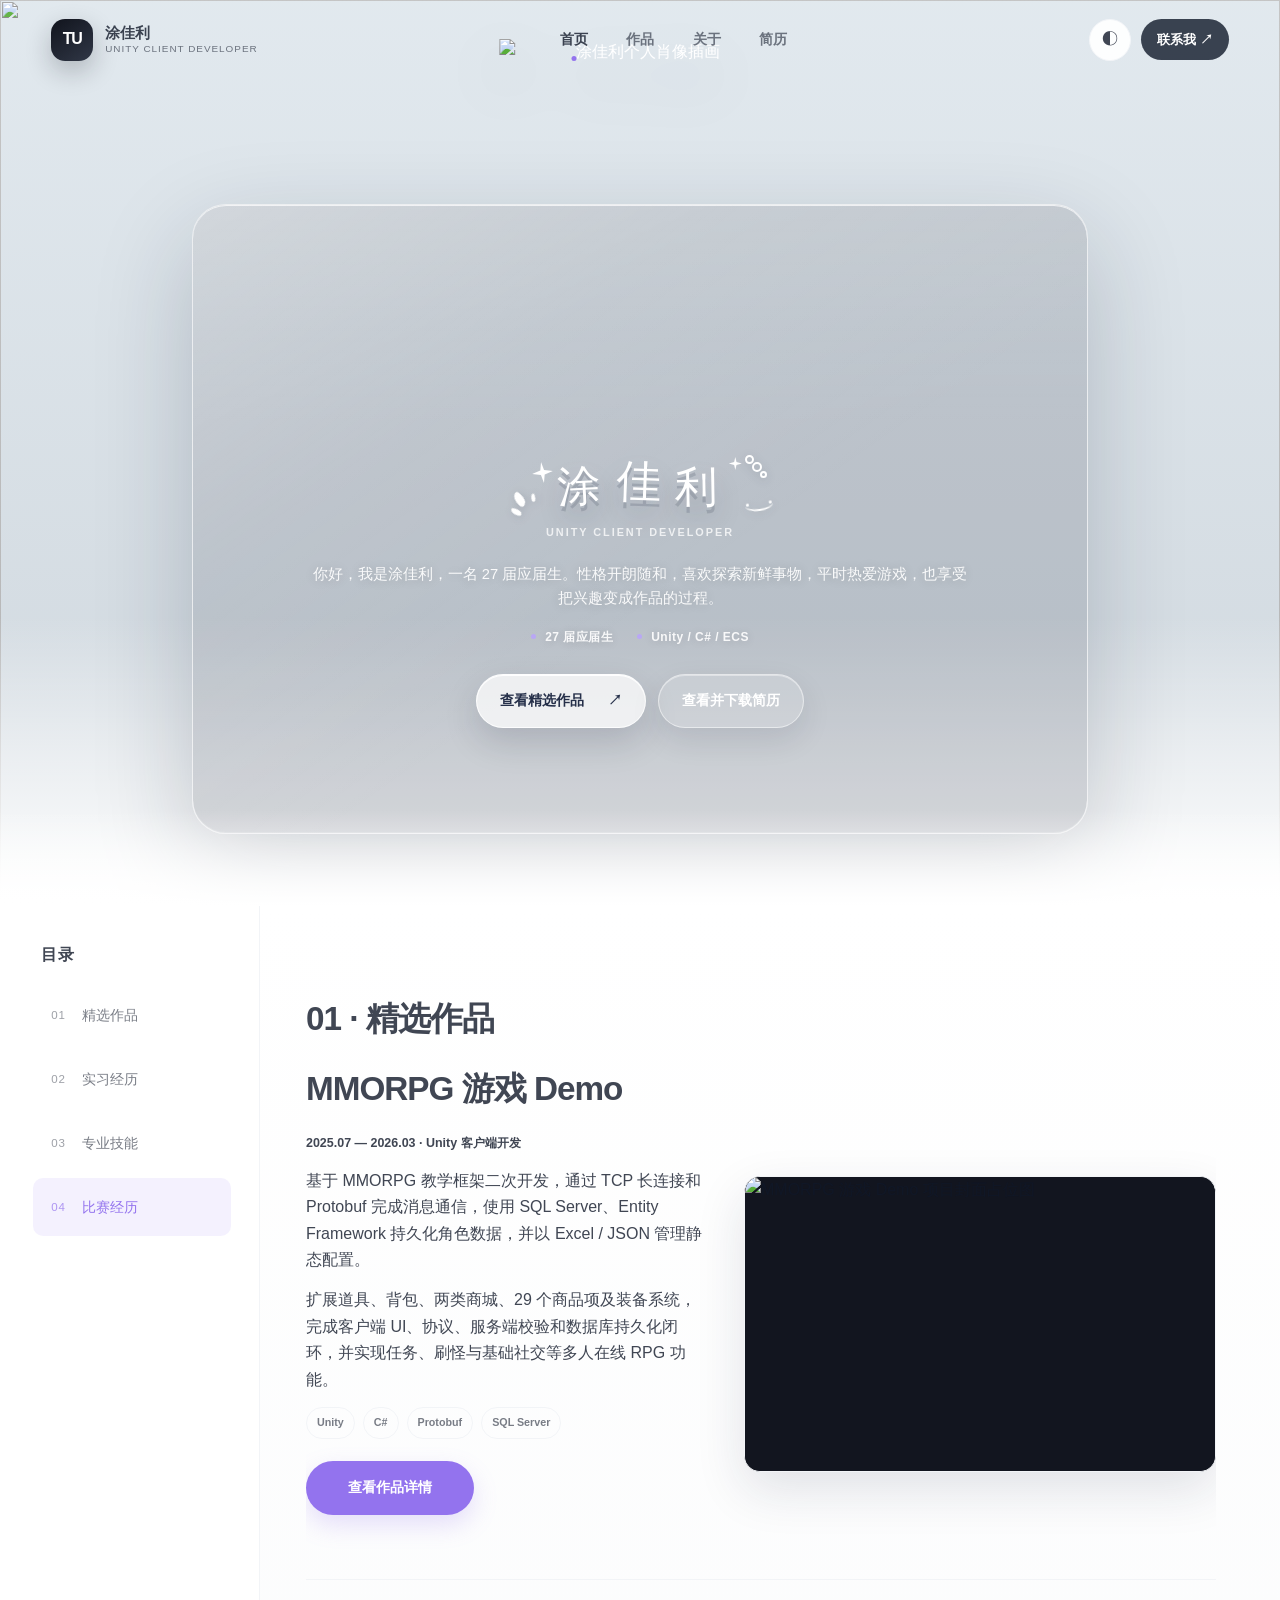
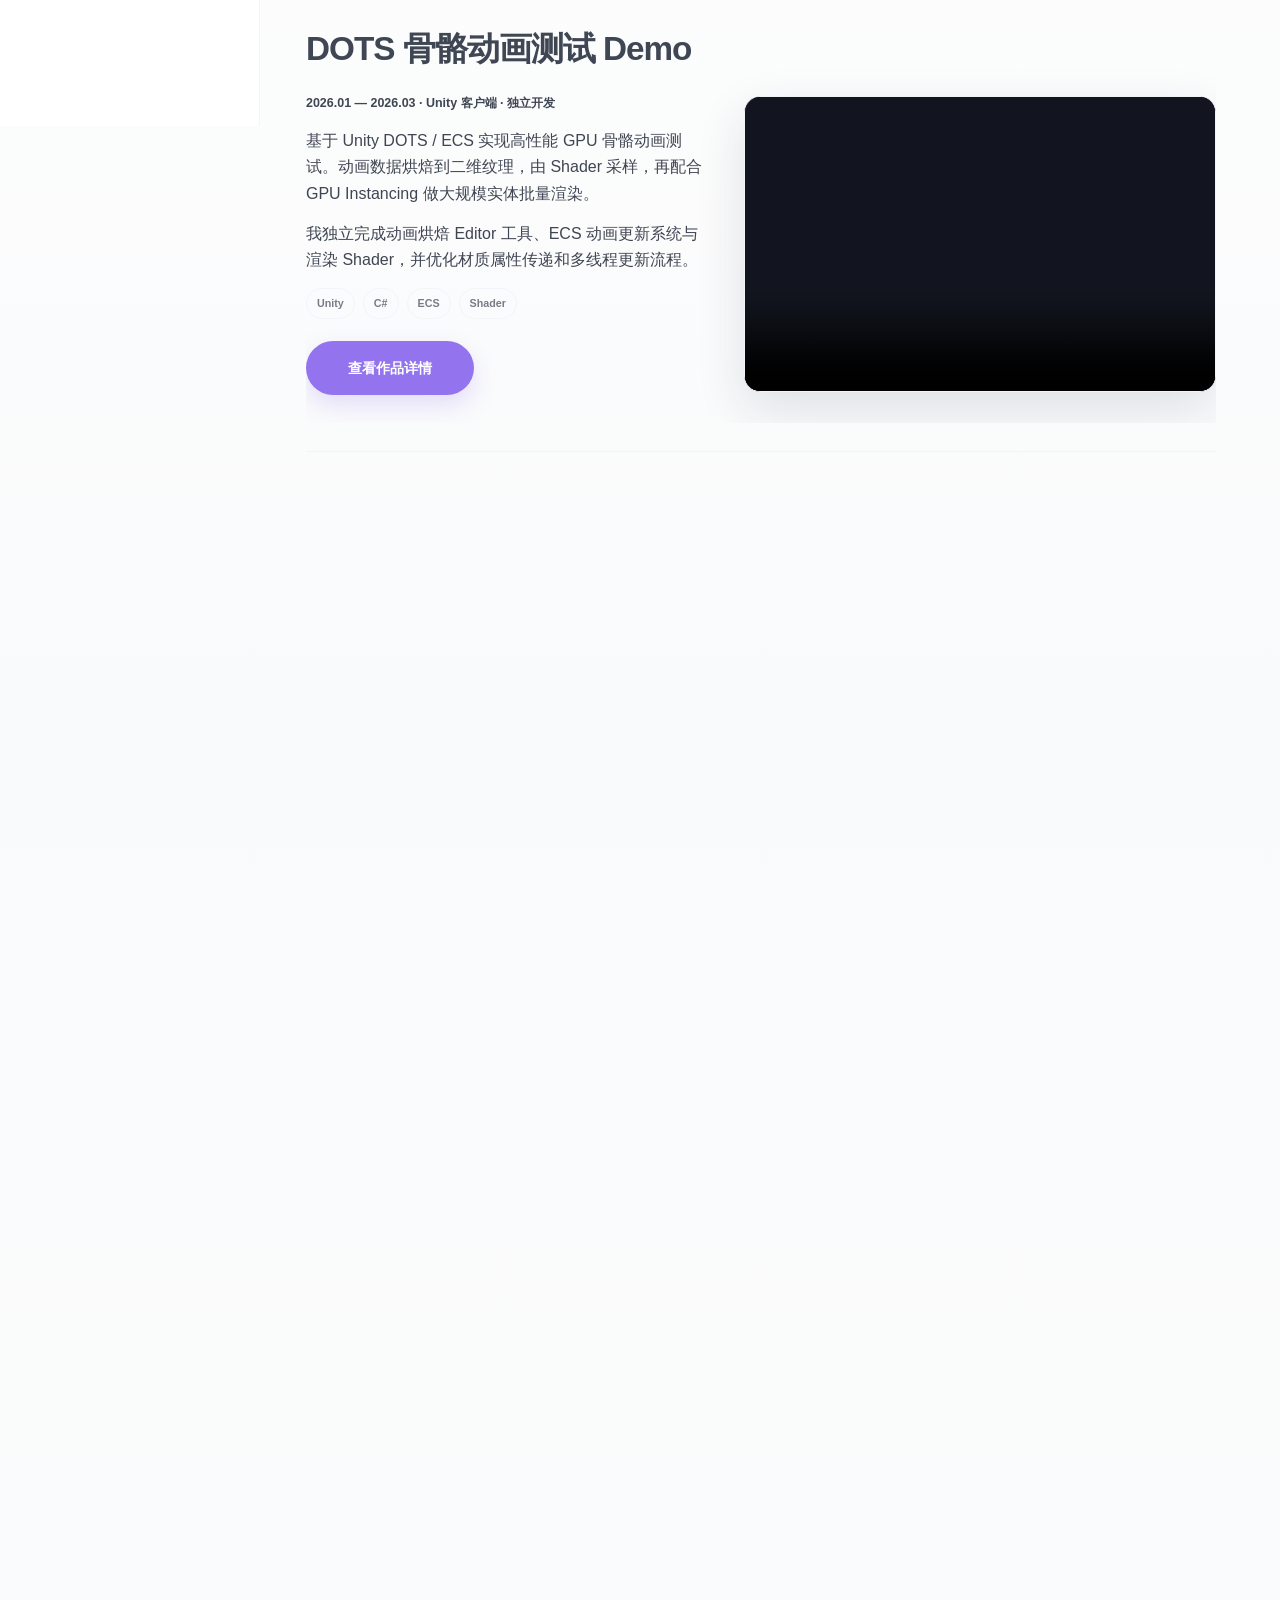
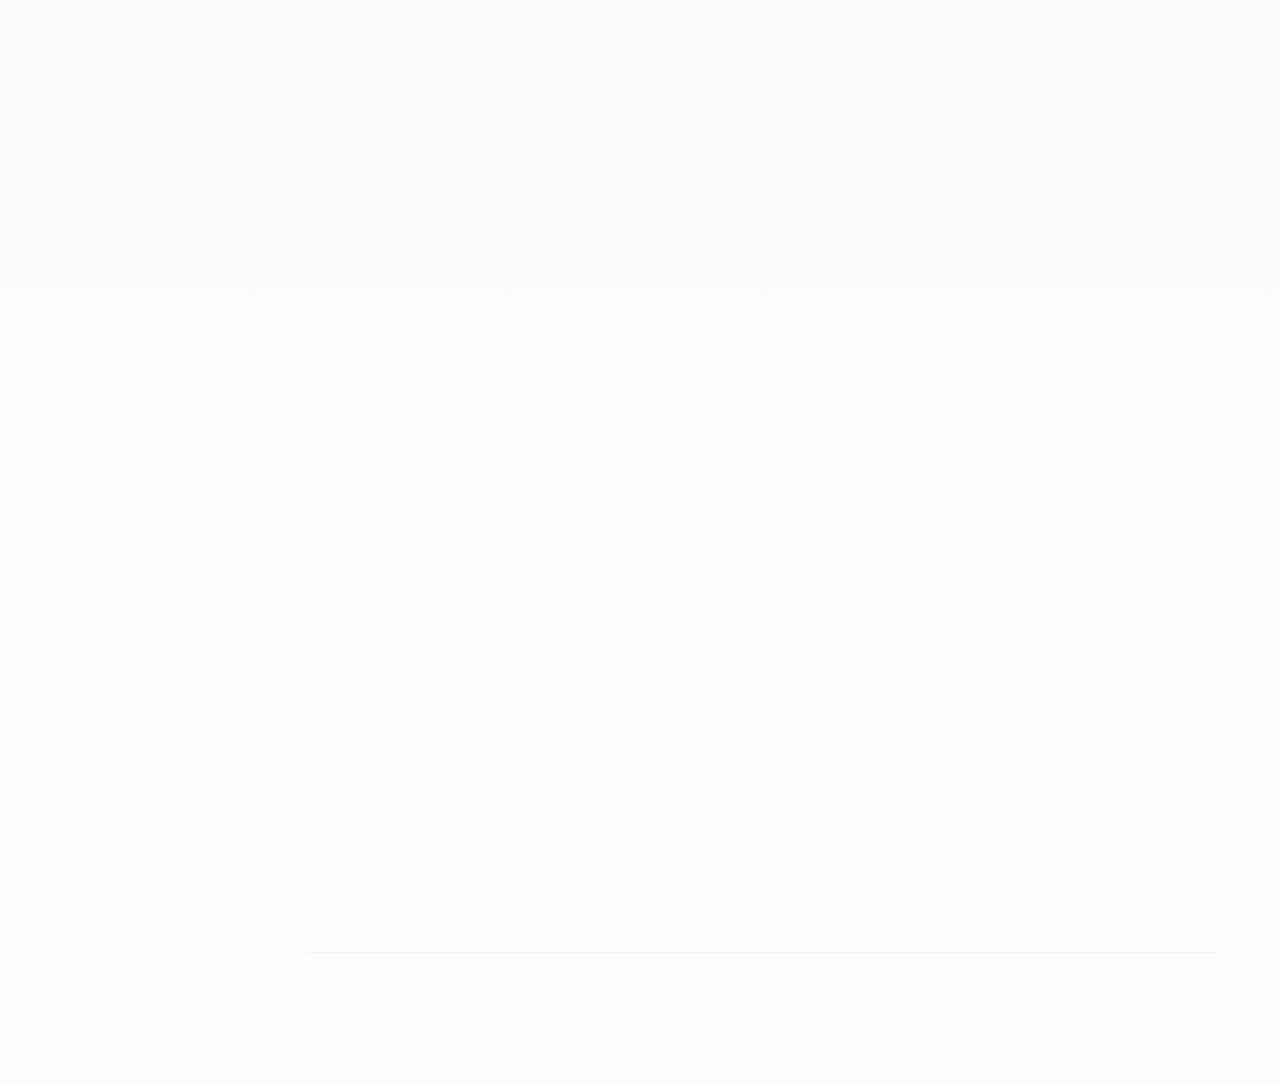
==== index.html @ 13feb2e4 "搭建框架" ====
<!DOCTYPE html>
<html lang="zh-CN" data-theme="light">
<head>
  <meta charset="UTF-8">
  <meta name="viewport" content="width=device-width, initial-scale=1.0">
  <meta name="description" content="涂佳利的 Unity 客户端开发作品集，展示游戏项目、工程实践与个人经历。">
  <meta name="theme-color" content="#ffffff">
  <title>涂佳利｜Unity 客户端开发</title>
  <link rel="stylesheet" href="styles.css?v=20260831-1">
  <script src="script.js?v=20260831-1" defer></script>
</head>
<body data-page="home">
  <div class="page-loader" role="status" aria-live="polite">
    <div class="pixel-pet" aria-hidden="true">
      <i class="pixel-pet-ear pixel-pet-ear-left"></i><i class="pixel-pet-ear pixel-pet-ear-right"></i>
      <i class="pixel-pet-tail"></i><i class="pixel-pet-body"></i><i class="pixel-pet-paw"></i>
      <i class="pixel-pet-head"><b class="pixel-pet-eye"></b><b class="pixel-pet-cheek"></b><b class="pixel-pet-nose"></b></i>
    </div>
    <div class="loader-copy"><strong>正在加载中，即将完成...</strong><span data-loader-percent>0%</span></div>
    <div class="loader-line" role="progressbar" aria-label="页面加载进度" aria-valuemin="0" aria-valuemax="100" aria-valuenow="0"><i></i></div>
  </div>

  <header class="topbar">
    <a class="brand" href="index.html" aria-label="返回首页">
      <span class="brand-mark">TU</span>
      <span class="brand-copy"><b>涂佳利</b><small>UNITY CLIENT DEVELOPER</small></span>
    </a>
    <nav class="topnav" aria-label="主导航">
      <a data-nav="home" href="index.html">首页</a>
      <a data-nav="works" href="works.html">作品</a>
      <a data-nav="about" href="about.html">关于</a>
      <a data-nav="resume" href="resume.html">简历</a>
    </nav>
    <div class="top-actions">
      <button class="theme-toggle" type="button" aria-label="切换深浅主题"><span>◐</span></button>
      <a class="mini-cta" href="mailto:2846314132@qq.com">联系我 ↗</a>
    </div>
  </header>

  <main>
    <section class="hero" id="home">
      <div class="home-particles" id="home-particles" aria-hidden="true"></div>
      <div class="hero-video" aria-hidden="true">
        <img class="hero-background-image" src="assets/images/背景图.webp" width="1920" height="1080" fetchpriority="high" decoding="async" alt="">
      </div>
      <div class="hero-glow" aria-hidden="true"></div>
      <div class="hero-center">
        <div class="hero-visual" aria-label="个人头像占位区域">
          <div class="portrait-card glass-panel">
            <img src="assets/images/肖像图.webp" width="1022" height="1539" decoding="async" alt="涂佳利个人肖像插画">
          </div>
        </div>
        <div class="hero-name-lockup">
          <span class="hero-name-doodle hero-name-doodle--sparkle-left" aria-hidden="true"></span>
          <span class="hero-name-doodle hero-name-doodle--sparkle-right" aria-hidden="true"></span>
          <span class="hero-name-doodle hero-name-doodle--bubbles" aria-hidden="true"></span>
          <span class="hero-name-doodle hero-name-doodle--drops" aria-hidden="true"></span>
          <span class="hero-name-doodle hero-name-doodle--smile" aria-hidden="true"></span>
          <h1 class="hero-name" aria-label="涂佳利">
            <span class="hero-name-char" aria-hidden="true">涂</span>
            <span class="hero-name-char" aria-hidden="true">佳</span>
            <span class="hero-name-char" aria-hidden="true">利</span>
          </h1>
        </div>
        <p class="hero-role">UNITY CLIENT DEVELOPER</p>
        <div class="hero-copy">
          <p class="hero-intro">你好，我是涂佳利，一名 27 届应届生。性格开朗随和，喜欢探索新鲜事物，平时热爱游戏，也享受把兴趣变成作品的过程。</p>
          <div class="hero-meta">
            <span>27 届应届生</span>
            <span>Unity / C# / ECS</span>
          </div>
          <div class="hero-actions">
            <a class="button primary" href="#featured">查看精选作品 <b>↗</b></a>
            <a class="button ghost" href="resume.html">查看并下载简历</a>
          </div>
        </div>
      </div>
    </section>

    <div class="color-bridge" aria-hidden="true"></div>

    <div class="home-board">
      <div class="home-layout">
        <nav class="page-toc" aria-label="首页目录">
          <p class="page-toc-title">目录</p>
          <a href="#featured"><small>01</small><span>精选作品</span></a>
          <a href="#internship"><small>02</small><span>实习经历</span></a>
          <a href="#skills"><small>03</small><span>专业技能</span></a>
          <a href="#competitions"><small>04</small><span>比赛经历</span></a>
        </nav>

        <div class="home-main">
          <section class="home-block" id="featured" data-toc>
            <header class="home-section-head">
              <h2>01 · 精选作品</h2>
            </header>
            <article class="work-feature">
              <h2>MMORPG 游戏 Demo</h2>
              <div class="work-split">
                <div class="work-copy">
                  <p class="work-meta">2025.07 — 2026.03 · Unity 客户端开发</p>
                  <p>基于 MMORPG 教学框架二次开发，通过 TCP 长连接和 Protobuf 完成消息通信，使用 SQL Server、Entity Framework 持久化角色数据，并以 Excel / JSON 管理静态配置。</p>
                  <p>扩展道具、背包、两类商城、29 个商品项及装备系统，完成客户端 UI、协议、服务端校验和数据库持久化闭环，并实现任务、刷怪与基础社交等多人在线 RPG 功能。</p>
                  <div class="tag-row"><span>Unity</span><span>C#</span><span>Protobuf</span><span>SQL Server</span></div>
                  <a class="button primary" href="works.html#mmorpg-project">查看作品详情</a>
                </div>
                <div class="work-video is-empty">
                  <img src="assets/images/projects/placeholder/project-02.svg" alt="MMORPG 游戏 Demo 项目封面占位图">
                </div>
              </div>
            </article>
            <article class="work-feature">
              <h2>DOTS 骨骼动画测试 Demo</h2>
              <div class="work-split">
                <div class="work-copy">
                  <p class="work-meta">2026.01 — 2026.03 · Unity 客户端 · 独立开发</p>
                  <p>基于 Unity DOTS / ECS 实现高性能 GPU 骨骼动画测试。动画数据烘焙到二维纹理，由 Shader 采样，再配合 GPU Instancing 做大规模实体批量渲染。</p>
                  <p>我独立完成动画烘焙 Editor 工具、ECS 动画更新系统与渲染 Shader，并优化材质属性传递和多线程更新流程。</p>
                  <div class="tag-row"><span>Unity</span><span>C#</span><span>ECS</span><span>Shader</span></div>
                  <a class="button primary" href="project-dots.html">查看作品详情</a>
                </div>
                <div class="work-video">
                  <img src="assets/images/projects/dots/video-poster.svg" alt="DOTS 骨骼动画 Demo 视频封面">
                  <video controls muted playsinline preload="none" poster="assets/images/projects/dots/video-poster.svg" aria-label="DOTS 骨骼动画测试 Demo 演示视频">
                    <source src="assets/videos/dots-demo.mp4" type="video/mp4">
                  </video>
                </div>
              </div>
            </article>
          </section>

          <section class="home-block" id="internship" data-toc>
            <header class="home-section-head">
              <h2>02 · 实习经历</h2>
              <h3>杭州风林科技有限公司</h3>
            </header>
            <article class="intern-card">
              <div class="intern-meta">
                <p>2026.06 — 2026.09</p>
                <p>Unity3D 游戏开发实习</p>
                <p>杭州</p>
              </div>
              <ul>
                <li>参与 Unity 战斗系统 Lua 到 C# 渐进式重构，独立完成 Fighter Jet、ZapMaster、Radiation Orb 及 Drone 版本迁移，覆盖攻击、弹体、属性、Prefab、对象池、升级 Action 与 Luban 配置链。</li>
                <li>推进 Buff 系统配置驱动改造，完成 79 条 Buff 配置及 11 条主动配件技能的原生 Runtime 迁移与验收。</li>
                <li>建设技能 / Buff 测试与迁移验收流程，结合 Debug、UnityMCP、PlayMode 探针和资产扫描验证配置、行为、叠层、清理、暂停及战斗重进，持续修复 Boss、双人模式、技能、特效和战斗 UI 等迁移回归问题。</li>
              </ul>
            </article>
          </section>

          <section class="home-block" id="skills" data-toc>
            <header class="home-section-head">
              <h2>03 · 专业技能</h2>
            </header>
            <div class="home-skill-groups">
              <article class="home-skill-group">
                <h3>开发技术</h3>
                <ul>
                  <li><b>编程基础：</b>熟悉 C#、Lua 及面向对象编程，掌握数据结构与算法；熟悉计算机操作系统、计算机网络基础。</li>
                  <li><b>程序设计：</b>熟悉常见游戏设计模式，了解 DoTween、Unity ECS 开源框架等。</li>
                  <li><b>数据库与配置：</b>熟悉 SQL Server、Entity Framework、EDMX 映射及数据库事务；了解 Excel 转 JSON 的配置驱动流程。</li>
                  <li><b>Unity 开发：</b>熟悉 Unity UGUI、Prefab、Resources、场景管理及组件生命周期；了解对象池、事件系统、Shader、GPU Instancing；具有 DOTS / ECS 系统和 Editor 工具开发经验。</li>
                  <li><b>工程能力：</b>熟悉 Unity 引擎、Git、Protobuf、Beyond Compare 等开发工具。</li>
                </ul>
              </article>
              <article class="home-skill-group">
                <h3>AI 技术应用</h3>
                <ul>
                  <li>掌握 Prompt 工程和优化技巧，能利用 Cursor / Claude Code / Codex 等 AI 编程工具高效开发，掌握 MCP Server 和 Agent Skills 等工具。</li>
                  <li>熟悉 Vibe Coding、Harness Engineering 等多种 AI 编程模式，能利用 OpenSpec 等工具驱动 AI 完成项目。</li>
                </ul>
              </article>
            </div>
          </section>

          <section class="home-block" id="competitions" data-toc>
            <header class="home-section-head">
              <h2>04 · 比赛经历</h2>
            </header>
            <ol class="award-timeline">
              <li>
                <time datetime="2026-05">2026.05</time>
                <div class="award-content">
                  <div class="award-heading">
                    <h3>21 天 Gamejam 游戏开发大赛</h3>
                    <button class="certificate-trigger" type="button" data-certificate="assets/images/certificates/certificate-placeholder.svg" data-certificate-title="21 天 Gamejam 游戏开发大赛奖状" aria-haspopup="dialog" aria-expanded="false">查看奖状 <span aria-hidden="true">↗</span></button>
                  </div>
                  <p>参加三次，从零搭项目并落地。</p>
                </div>
              </li>
              <li>
                <time datetime="2025-12">2025.12</time>
                <div class="award-content">
                  <div class="award-heading">
                    <h3>第十一届全国应用型人才综合技能大赛</h3>
                    <button class="certificate-trigger" type="button" data-certificate="assets/images/certificates/certificate-placeholder.svg" data-certificate-title="第十一届全国应用型人才综合技能大赛奖状" aria-haspopup="dialog" aria-expanded="false">查看奖状 <span aria-hidden="true">↗</span></button>
                  </div>
                  <p>国家三等奖</p>
                </div>
              </li>
              <li>
                <time datetime="2025-12">2025.12</time>
                <div class="award-content">
                  <div class="award-heading">
                    <h3>第十九届全国三维数字化创新设计大赛「龙鼎奖」</h3>
                    <button class="certificate-trigger" type="button" data-certificate="assets/images/certificates/certificate-placeholder.svg" data-certificate-title="第十九届全国三维数字化创新设计大赛「龙鼎奖」奖状" aria-haspopup="dialog" aria-expanded="false">查看奖状 <span aria-hidden="true">↗</span></button>
                  </div>
                  <p>省级一等奖</p>
                </div>
              </li>
              <li>
                <time datetime="2025-10">2025.10</time>
                <div class="award-content">
                  <div class="award-heading">
                    <h3>中国国际大学生创新大赛（原互联网+）</h3>
                    <button class="certificate-trigger" type="button" data-certificate="assets/images/certificates/certificate-placeholder.svg" data-certificate-title="中国国际大学生创新大赛奖状" aria-haspopup="dialog" aria-expanded="false">查看奖状 <span aria-hidden="true">↗</span></button>
                  </div>
                  <p>省级铜奖</p>
                </div>
              </li>
              <li>
                <time datetime="2025-08">2025.08</time>
                <div class="award-content">
                  <div class="award-heading">
                    <h3>未来设计师：全国高校数字艺术设计大赛</h3>
                    <button class="certificate-trigger" type="button" data-certificate="assets/images/certificates/certificate-placeholder.svg" data-certificate-title="未来设计师：全国高校数字艺术设计大赛奖状" aria-haspopup="dialog" aria-expanded="false">查看奖状 <span aria-hidden="true">↗</span></button>
                  </div>
                  <p>省级二等奖</p>
                </div>
              </li>
              <li>
                <time datetime="2025-05">2025.05</time>
                <div class="award-content">
                  <div class="award-heading">
                    <h3>南方测绘杯“无人机航空摄影测量”线下比赛</h3>
                    <button class="certificate-trigger" type="button" data-certificate="assets/images/certificates/certificate-placeholder.svg" data-certificate-title="南方测绘杯“无人机航空摄影测量”线下比赛奖状" aria-haspopup="dialog" aria-expanded="false">查看奖状 <span aria-hidden="true">↗</span></button>
                  </div>
                  <p>省级二等奖</p>
                </div>
              </li>
              <li>
                <time datetime="2024-12">2024.12</time>
                <div class="award-content">
                  <div class="award-heading">
                    <h3>手部点云压编及骨架线提取压编</h3>
                    <button class="certificate-trigger" type="button" data-certificate="assets/images/certificates/certificate-placeholder.svg" data-certificate-title="手部点云压编及骨架线提取压编证书" aria-haspopup="dialog" aria-expanded="false">查看奖状 <span aria-hidden="true">↗</span></button>
                  </div>
                  <p>计算机软件著作权</p>
                </div>
              </li>
              <li>
                <time datetime="2024-12">2024.12</time>
                <div class="award-content">
                  <div class="award-heading">
                    <h3>第十八届全国三维数字化创新设计大赛「龙鼎奖」</h3>
                    <button class="certificate-trigger" type="button" data-certificate="assets/images/certificates/certificate-placeholder.svg" data-certificate-title="第十八届全国三维数字化创新设计大赛「龙鼎奖」奖状" aria-haspopup="dialog" aria-expanded="false">查看奖状 <span aria-hidden="true">↗</span></button>
                  </div>
                  <p>国家三等奖</p>
                </div>
              </li>
              <li>
                <time datetime="2024-11">2024.11</time>
                <div class="award-content">
                  <div class="award-heading">
                    <h3>三维手语建模研究</h3>
                    <button class="certificate-trigger" type="button" data-certificate="assets/images/certificates/certificate-placeholder.svg" data-certificate-title="三维手语建模研究证书" aria-haspopup="dialog" aria-expanded="false">查看奖状 <span aria-hidden="true">↗</span></button>
                  </div>
                  <p>学术论文</p>
                </div>
              </li>
            </ol>
            <div class="certificate-backdrop" data-certificate-backdrop aria-hidden="true"></div>
            <figure class="certificate-preview" data-certificate-preview aria-hidden="true">
              <button class="certificate-close" type="button" data-certificate-close aria-label="关闭奖状预览">×</button>
              <img src="assets/images/certificates/certificate-placeholder.svg" alt="奖状图片占位预览">
              <figcaption>奖状预览</figcaption>
            </figure>
          </section>
        </div>
      </div>
    </div>
  </main>

  <nav class="mobile-nav" aria-label="手机端导航">
    <a data-nav="home" href="index.html"><span>⌂</span>首页</a>
    <a data-nav="works" href="works.html"><span>◇</span>作品</a>
    <a data-nav="experience" href="#internship"><span>⌁</span>经历</a>
    <a data-nav="about" href="about.html"><span>○</span>关于</a>
    <a data-nav="resume" href="resume.html"><span>↓</span>简历</a>
  </nav>
</body>
</html>
---- styles.css ----
@font-face {
  font-family: "MaokenZhuyuanTiWeb";
  src: url("assets/fonts/maoken-zhuyuan/L1_4e00_192.woff2") format("woff2");
  font-style: normal;
  font-weight: 400;
  font-display: swap;
  unicode-range: U+4E86, U+4F5C, U+4F73;
}
@font-face {
  font-family: "MaokenZhuyuanTiWeb";
  src: url("assets/fonts/maoken-zhuyuan/L1_4fea_192.woff2") format("woff2");
  font-style: normal;
  font-weight: 400;
  font-display: swap;
  unicode-range: U+505A, U+5168, U+5229;
}
@font-face {
  font-family: "MaokenZhuyuanTiWeb";
  src: url("assets/fonts/maoken-zhuyuan/L1_6cba_192.woff2") format("woff2");
  font-style: normal;
  font-weight: 400;
  font-display: swap;
  unicode-range: U+6D82;
}
@font-face {
  font-family: "MaokenZhuyuanTiWeb";
  src: url("assets/fonts/maoken-zhuyuan/L1_543c_192.woff2") format("woff2");
  font-style: normal;
  font-weight: 400;
  font-display: swap;
  unicode-range: U+54C1;
}
@font-face {
  font-family: "MaokenZhuyuanTiWeb";
  src: url("assets/fonts/maoken-zhuyuan/L1_5784_192.woff2") format("woff2");
  font-style: normal;
  font-weight: 400;
  font-display: swap;
  unicode-range: U+591A;
}
@font-face {
  font-family: "MaokenZhuyuanTiWeb";
  src: url("assets/fonts/maoken-zhuyuan/L1_60d2_192.woff2") format("woff2");
  font-style: normal;
  font-weight: 400;
  font-display: swap;
  unicode-range: U+60F3;
}
@font-face {
  font-family: "MaokenZhuyuanTiWeb";
  src: url("assets/fonts/maoken-zhuyuan/L1_65b1_192.woff2") format("woff2");
  font-style: normal;
  font-weight: 400;
  font-display: swap;
  unicode-range: U+662F, U+6848;
}
@font-face {
  font-family: "MaokenZhuyuanTiWeb";
  src: url("assets/fonts/maoken-zhuyuan/L1_77e4_192.woff2") format("woff2");
  font-style: normal;
  font-weight: 400;
  font-display: swap;
  unicode-range: U+7B54;
}
@font-face {
  font-family: "MaokenZhuyuanTiWeb";
  src: url("assets/fonts/maoken-zhuyuan/L1_94aa_192.woff2") format("woff2");
  font-style: normal;
  font-weight: 400;
  font-display: swap;
  unicode-range: U+9526, U+95EE, U+96C6;
}
@font-face {
  font-family: "MaokenZhuyuanTiWeb";
  src: url("assets/fonts/maoken-zhuyuan/L1_97cd_266.woff2") format("woff2");
  font-style: normal;
  font-weight: 400;
  font-display: swap;
  unicode-range: U+9898;
}
@font-face {
  font-family: "MaokenZhuyuanTiWeb";
  src: url("assets/fonts/maoken-zhuyuan/L3_ff0b_64.woff2") format("woff2");
  font-style: normal;
  font-weight: 400;
  font-display: swap;
  unicode-range: U+FF0C;
}

@font-face {
  font-family: "LXGW975YuanAbout";
  src: url("assets/fonts/lxgw-975-yuan/LXGW975YuanSC-700W-subset.woff2") format("woff2");
  font-style: normal;
  font-weight: 700;
  font-display: swap;
}

:root {
  --bg: #ffffff;
  --bg-2: #f9fafb;
  --surface: rgba(255, 255, 255, .92);
  --surface-solid: #fff;
  --ink: rgba(16, 24, 40, .8);
  --muted: rgba(16, 24, 40, .56);
  --line: #f2f4f7;
  --violet: #9373ee;
  --blue: #7657d8;
  --cyan: #b9a7f5;
  --coral: #fa383e;
  --shadow: 0 18px 48px rgba(16, 24, 40, .08);
  --radius: 26px;
  --topbar: 80px;
  --toc-hover: #f2f4f7;
  --toc-active: rgba(147, 115, 238, .1);
}

html[data-theme="dark"] {
  --bg: #1b1b1d;
  --bg-2: #242526;
  --surface: rgba(36, 37, 38, .82);
  --surface-solid: #242526;
  --ink: #c2cad1;
  --muted: #7d858e;
  --violet: #9383f1;
  --blue: #a89af6;
  --cyan: #bdb3f8;
  --line: rgba(255, 255, 255, .12);
  --shadow: 0 18px 50px rgba(0, 0, 0, .38);
  --toc-hover: #252733;
  --toc-active: rgba(147, 131, 241, .14);
}

* { box-sizing: border-box; }
html { scroll-behavior: smooth; scroll-padding-top: calc(var(--topbar) + 18px); }
body {
  margin: 0;
  color: var(--ink);
  background: var(--bg);
  font-family: "SF Pro Text", -apple-system, BlinkMacSystemFont, "Segoe UI", "PingFang SC", "Hiragino Sans GB", "Microsoft YaHei", "Helvetica Neue", Helvetica, Arial, sans-serif;
  line-height: 1.65;
  overflow-x: hidden;
  transition: color .35s ease, background .35s ease, opacity .22s ease;
}
body.is-leaving { opacity: 0; transform: translateY(5px); }
body::before {
  content: "";
  position: fixed;
  inset: 0;
  pointer-events: none;
  opacity: 0;
  background-image: none;
  background-size: 42px 42px;
  mask-image: linear-gradient(to bottom, #000, transparent 80%);
  z-index: -1;
}
a { color: inherit; text-decoration: none; }
img { display: block; max-width: 100%; }
button, input { font: inherit; }
::selection { background: rgba(147, 115, 238, .2); }

.page-loader {
  --pixel-ink: #3f4350;
  --pixel-paper: #f7f3ec;
  --pixel-pink: #ef9fac;
  --pixel-track: #d3d5da;
  --pixel-fill: #5a5867;
  --loader-progress: .08;
  position: fixed;
  inset: 0;
  z-index: 1000;
  display: grid;
  grid-template-columns: minmax(0, 360px);
  place-content: center;
  justify-items: center;
  gap: 18px;
  padding: 28px;
  color: var(--pixel-ink);
  background-color: #b9ddea;
  background-image:
    linear-gradient(rgba(255,255,255,.12) 1px, transparent 1px),
    linear-gradient(90deg, rgba(255,255,255,.12) 1px, transparent 1px);
  background-size: 8px 8px;
  transition: opacity .16s steps(4, end), visibility 0s linear .16s;
}
.page-loader.is-done { opacity: 0; visibility: hidden; pointer-events: none; }
.page-loader.is-done .pixel-pet { transform: translate3d(8px, -5px, 0); }
.loader-copy { display: flex; align-items: baseline; justify-content: space-between; gap: 22px; width: 100%; font-family: ui-monospace, "SFMono-Regular", Consolas, "Microsoft YaHei", monospace; }
.loader-copy strong { font-size: clamp(.82rem, 2.7vw, 1rem); letter-spacing: .035em; }
.loader-copy span { min-width: 4ch; font-size: .78rem; font-weight: 800; text-align: right; font-variant-numeric: tabular-nums; }
.loader-line { position: relative; width: 100%; height: 28px; border: 4px solid var(--pixel-ink); background: var(--pixel-track); box-shadow: 5px 5px 0 rgba(63,67,80,.28); }
.loader-line i { position: absolute; inset: 4px; display: block; background: var(--pixel-fill); transform: scaleX(var(--loader-progress)); transform-origin: 0 50%; will-change: transform; }
.loader-line::after { content: ""; position: absolute; inset: 4px; z-index: 1; background: repeating-linear-gradient(90deg, transparent 0 14px, #b9ddea 14px 18px); pointer-events: none; }

.pixel-pet { position: relative; width: 104px; height: 90px; margin-bottom: 2px; image-rendering: pixelated; animation: pixel-pet-wait .86s steps(2, end) infinite; transition: transform .2s steps(2, end); will-change: transform; }
.pixel-pet i, .pixel-pet b { position: absolute; display: block; box-sizing: border-box; }
.pixel-pet-ear { top: 7px; width: 14px; height: 31px; border: 4px solid var(--pixel-ink); background: var(--pixel-paper); transform-origin: 50% 100%; }
.pixel-pet-ear::after { content: ""; position: absolute; left: 3px; top: 5px; width: 4px; height: 14px; background: var(--pixel-pink); }
.pixel-pet-ear-left { left: 24px; animation: pixel-ear-listen 2.2s steps(2, end) infinite; }
.pixel-pet-ear-right { left: 49px; top: 5px; height: 33px; animation: pixel-ear-listen 2.2s .2s steps(2, end) infinite reverse; }
.pixel-pet-tail { right: 8px; top: 49px; width: 18px; height: 18px; border: 4px solid var(--pixel-ink); background: var(--pixel-paper); animation: pixel-tail-wag .72s steps(2, end) infinite; will-change: transform; }
.pixel-pet-body { left: 43px; top: 46px; width: 46px; height: 33px; border: 4px solid var(--pixel-ink); background: var(--pixel-paper); box-shadow: inset -7px -6px 0 #e3ded7; }
.pixel-pet-paw { left: 47px; top: 73px; width: 48px; height: 10px; border: 4px solid var(--pixel-ink); background: var(--pixel-paper); }
.pixel-pet-head { left: 15px; top: 30px; z-index: 2; width: 51px; height: 45px; border: 4px solid var(--pixel-ink); background: var(--pixel-paper); box-shadow: inset -6px -6px 0 #e3ded7; }
.pixel-pet-eye { left: 28px; top: 10px; width: 5px; height: 8px; background: var(--pixel-ink); transform-origin: center; animation: pixel-eye-blink 3.2s steps(2, end) infinite; }
.pixel-pet-cheek { left: 23px; top: 23px; width: 9px; height: 5px; background: var(--pixel-pink); }
.pixel-pet-nose { right: -8px; top: 20px; width: 8px; height: 7px; background: var(--pixel-ink); }
@keyframes pixel-pet-wait { 50% { transform: translate3d(0, -3px, 0); } }
@keyframes pixel-ear-listen { 50% { transform: rotate(-5deg) translate3d(0, 2px, 0); } }
@keyframes pixel-tail-wag { 50% { transform: translate3d(4px, -3px, 0); } }
@keyframes pixel-eye-blink { 0%, 44%, 50%, 100% { transform: scaleY(1); } 46%, 48% { transform: scaleY(.2); } }

html[data-theme="dark"] .page-loader { --pixel-ink: #d9dce7; --pixel-paper: #313746; --pixel-track: #42495a; --pixel-fill: #f2b8c3; color: var(--pixel-ink); background-color: #202837; }
html[data-theme="dark"] .loader-line::after { background-image: repeating-linear-gradient(90deg, transparent 0 14px, #202837 14px 18px); }

.topbar {
  position: fixed;
  top: 0;
  left: 0;
  right: 0;
  z-index: 100;
  min-height: var(--topbar);
  display: flex;
  align-items: center;
  justify-content: space-between;
  padding: 14px clamp(20px, 4vw, 64px);
  border-bottom: 1px solid transparent;
  transition: .3s ease;
}
.topbar.is-scrolled { background: color-mix(in srgb, var(--bg) 80%, transparent); border-color: var(--line); backdrop-filter: blur(18px); }
.brand { display: flex; align-items: center; gap: 12px; }
.brand-mark { display: grid; place-items: center; width: 42px; aspect-ratio: 1; border-radius: 14px; color: #fff; font-weight: 900; letter-spacing: -.08em; background: linear-gradient(145deg, #11141d, #303746); box-shadow: 0 10px 26px rgba(17,20,29,.24); }
.brand-copy { display: grid; line-height: 1.25; }
.brand-copy b { font-size: .93rem; }
.brand-copy small { color: var(--muted); font-size: .62rem; letter-spacing: .1em; }
.topnav { display: flex; gap: clamp(20px, 3vw, 44px); }
.topnav a { position: relative; color: var(--muted); font-weight: 600; font-size: .9rem; }
.topnav a::after { content: ""; position: absolute; left: 50%; bottom: -10px; width: 5px; height: 5px; border-radius: 50%; background: var(--violet); opacity: 0; transform: translateX(-50%) scale(0); transition: .25s; }
.topnav a:hover, .topnav a.is-active { color: var(--ink); }
.topnav a.is-active::after { opacity: 1; transform: translateX(-50%) scale(1); }
.top-actions { display: flex; align-items: center; gap: 10px; }
.theme-toggle { width: 42px; height: 42px; border: 1px solid var(--line); border-radius: 50%; color: var(--ink); background: var(--surface); cursor: pointer; }
.mini-cta { padding: 10px 16px; border-radius: 100px; color: var(--bg); background: var(--ink); font-size: .82rem; font-weight: 700; }

.side-rail {
  position: fixed;
  left: 20px;
  top: 50%;
  z-index: 20;
  display: flex;
  align-items: center;
  gap: 9px;
  transform: translateY(-50%) rotate(-90deg);
  transform-origin: center;
  color: var(--muted);
  font-size: .65rem;
  font-weight: 700;
  letter-spacing: .18em;
}
.side-rail i { width: 46px; height: 1px; background: var(--line); }

.hero {
  position: relative;
  min-height: 100svh;
  padding: calc(var(--topbar) + 42px) clamp(24px, 8vw, 130px) 72px;
  display: flex;
  justify-content: center;
  align-items: center;
  text-align: center;
  overflow: hidden;
  isolation: isolate;
}
.hero::after { content: ""; position: absolute; left: 0; right: 0; bottom: 0; z-index: -1; height: clamp(150px, 24vh, 260px); pointer-events: none; background: linear-gradient(to bottom, transparent 0%, color-mix(in srgb, var(--bg) 55%, transparent) 58%, var(--bg) 100%); }
.home-particles, .hero-video, .hero-glow { position: absolute; inset: 0; pointer-events: none; }
.home-particles { z-index: -2; overflow: hidden; opacity: 0; transition: opacity 1.1s ease; }
.home-particles.is-ready { opacity: 1; }
.home-particles canvas {
  width: 100% !important;
  height: 100% !important;
  filter: drop-shadow(0 0 4px rgba(221,235,255,.64)) saturate(1.24);
  mix-blend-mode: screen;
}
.hero-video { z-index: -4; opacity: 1; background: #dfe7ed; }
.hero-background-image { width: 100%; height: 100%; object-fit: cover; object-position: center; }
.hero-video::after { content: ""; position: absolute; inset: 0; background: linear-gradient(180deg, rgba(255,255,255,.08), rgba(20,27,42,.08)); }
.video-scan { width: 60vw; height: 60vw; border-radius: 50%; filter: blur(15px); background: conic-gradient(from 90deg, transparent, rgba(101,71,255,.14), transparent 32%, rgba(36,200,216,.15), transparent 66%, rgba(255,104,124,.12), transparent); animation: drift 18s linear infinite; }
@keyframes drift { to { transform: translate(30vw, -10vw) rotate(360deg); } }
.hero-glow { left: 0; top: 0; right: auto; bottom: auto; z-index: 1; width: 118px; height: 118px; border-radius: 50%; opacity: 0; background: radial-gradient(circle, rgba(255,255,255,.8), rgba(255,255,255,.18) 28%, transparent 68%); filter: blur(2px); transform: translate3d(calc(var(--glow-x, -200px) - 50%), calc(var(--glow-y, -200px) - 50%), 0); transition: opacity .2s; will-change: transform, opacity; }
.hero:hover .hero-glow { opacity: 1; }
.hero-center { position: relative; z-index: 2; display: flex; flex-direction: column; align-items: center; justify-content: flex-start; width: min(70vw, 1380px); min-height: min(70vh, 760px); margin-top: 82px; padding: clamp(230px, 20vw, 420px) clamp(32px, 7vw, 120px) 48px; overflow: visible; border: 1px solid rgba(255,255,255,.7); border-radius: 34px; color: #fff; background: rgba(55,63,78,.18); box-shadow: 0 34px 100px rgba(21,29,48,.2), inset 0 1px 0 rgba(255,255,255,.72), inset 0 -1px 0 rgba(255,255,255,.18); backdrop-filter: none; -webkit-backdrop-filter: none; }
.hero-center::before { content: ""; position: absolute; inset: 0; z-index: 0; pointer-events: none; border-radius: inherit; background: linear-gradient(145deg, rgba(255,255,255,.24) 0%, rgba(255,255,255,.06) 30%, transparent 58%), linear-gradient(180deg, rgba(255,255,255,.08), transparent 35%); }
.hero-center > * { position: relative; z-index: 1; }
.hero-copy { position: relative; z-index: 2; display: flex; flex-direction: column; align-items: center; max-width: 720px; }
.mouse-particle { position: absolute; z-index: 3; width: var(--size); height: var(--size); border-radius: 50%; pointer-events: none; background: var(--particle-color, #fff); box-shadow: 0 0 8px var(--particle-color, #fff), 0 0 22px var(--particle-color, #fff); mix-blend-mode: screen; animation: mouse-particle-out .86s ease-out forwards; }
.mouse-particle.is-star::before,
.mouse-particle.is-star::after { content: ""; position: absolute; left: 50%; top: 50%; border-radius: 100%; background: rgba(255,255,255,.92); transform: translate(-50%,-50%); }
.mouse-particle.is-star::before { width: 1px; height: calc(var(--size) * 3.4); }
.mouse-particle.is-star::after { width: calc(var(--size) * 3.4); height: 1px; }
@keyframes mouse-particle-out { to { opacity: 0; transform: translate(var(--dx), var(--dy)) rotate(32deg) scale(.12); } }
.eyebrow, .kicker { margin: 0 0 25px; color: var(--muted); font-size: .72rem; font-weight: 800; letter-spacing: .18em; }
.hero-center .eyebrow { position: absolute; left: 32px; top: 28px; margin: 0; color: rgba(255,255,255,.8); font-size: .64rem; white-space: nowrap; }
.eyebrow span { display: inline-block; width: 34px; height: 2px; margin: 0 10px 3px 0; background: linear-gradient(90deg, var(--violet), var(--cyan)); }
.hero h1 { margin: 0; font-size: clamp(3rem, 6vw, 6.8rem); line-height: .98; letter-spacing: -.075em; font-weight: 700; }
.hero h1 span, .hero h1 strong { display: block; }
.hero h1 strong { padding-bottom: .08em; color: transparent; background: linear-gradient(100deg, var(--violet), var(--blue) 45%, var(--cyan)); background-clip: text; }
.hero-name-lockup { position: relative; display: inline-flex; align-items: center; justify-content: center; isolation: isolate; margin: 0 0 2px; padding: 4px 22px 8px; }
.hero h1.hero-name { margin: 0; color: #fff; font-family: "MaokenZhuyuanTiWeb", "YouYuan", "Yuanti SC", "Microsoft YaHei UI", sans-serif; font-size: clamp(2.35rem, 3.25vw, 3.55rem); line-height: 1; letter-spacing: .06em; font-weight: 400; text-shadow: 0 5px 0 rgba(62,72,92,.2), 0 13px 26px rgba(23,31,48,.22), 0 0 18px rgba(255,255,255,.18); }
.hero h1.hero-name .hero-name-char { display: inline-block; transform-origin: 50% 80%; animation: hero-name-bob 5.2s ease-in-out infinite; }
.hero h1.hero-name .hero-name-char:nth-child(1) { transform: translateY(1px) rotate(-3deg) scale(1.04); }
.hero h1.hero-name .hero-name-char:nth-child(2) { animation-delay: -.65s; transform: translateY(-3px) rotate(2deg) scale(1.08); }
.hero h1.hero-name .hero-name-char:nth-child(3) { animation-delay: -1.3s; transform: translateY(2px) rotate(-1deg) scale(1.03); }
.hero-name-doodle { position: absolute; z-index: -1; pointer-events: none; color: #fff; }
.hero-name-doodle--sparkle-left,
.hero-name-doodle--sparkle-right { background: currentColor; clip-path: polygon(50% 0, 59% 39%, 100% 50%, 59% 61%, 50% 100%, 41% 61%, 0 50%, 41% 39%); filter: drop-shadow(0 3px 6px rgba(28,38,58,.18)); animation: hero-name-twinkle 3.2s ease-in-out infinite; }
.hero-name-doodle--sparkle-left { top: 1px; left: -5px; width: 21px; height: 21px; transform: rotate(-8deg); }
.hero-name-doodle--sparkle-right { top: -4px; right: 1px; width: 13px; height: 13px; animation-delay: -1.3s; }
.hero-name-doodle--bubbles { top: 1px; right: -19px; width: 10px; height: 10px; border: 2px solid currentColor; border-radius: 50%; filter: drop-shadow(0 2px 5px rgba(29,39,58,.16)); animation: hero-name-bubbles 4.1s ease-in-out infinite; }
.hero-name-doodle--bubbles::before,
.hero-name-doodle--bubbles::after { content: ""; position: absolute; border: inherit; border-radius: inherit; }
.hero-name-doodle--bubbles::before { width: 5px; height: 5px; left: -9px; top: -9px; }
.hero-name-doodle--bubbles::after { width: 3px; height: 3px; right: -7px; bottom: -8px; }
.hero-name-doodle--drops { left: -22px; bottom: 8px; width: 9px; height: 15px; border-radius: 80% 20% 70% 30%; background: currentColor; transform: rotate(-48deg); filter: drop-shadow(0 2px 4px rgba(29,39,58,.16)); }
.hero-name-doodle--drops::before,
.hero-name-doodle--drops::after { content: ""; position: absolute; width: 6px; height: 11px; border-radius: inherit; background: currentColor; }
.hero-name-doodle--drops::before { left: -10px; top: 8px; transform: rotate(-27deg); }
.hero-name-doodle--drops::after { right: -9px; top: 11px; transform: rotate(28deg) scale(.72); }
.hero-name-doodle--smile { right: -30px; bottom: 4px; width: 28px; height: 13px; border-bottom: 2px solid currentColor; border-radius: 0 0 50% 50%; transform: rotate(-8deg); filter: drop-shadow(0 2px 4px rgba(29,39,58,.16)); }
.hero-name-doodle--smile::before,
.hero-name-doodle--smile::after { content: ""; position: absolute; top: 4px; width: 3px; height: 3px; border-radius: 50%; background: currentColor; }
.hero-name-doodle--smile::before { left: 1px; }
.hero-name-doodle--smile::after { right: 1px; }
@keyframes hero-name-bob { 0%, 100% { translate: 0 0; } 50% { translate: 0 -3px; } }
@keyframes hero-name-twinkle { 0%, 100% { opacity: .74; scale: .72; } 50% { opacity: 1; scale: 1.08; } }
@keyframes hero-name-bubbles { 0%, 100% { translate: 0 2px; opacity: .7; } 50% { translate: 2px -5px; opacity: 1; } }
.hero-role { margin: 7px 0 20px; color: rgba(255,255,255,.76); font-size: .68rem; font-weight: 800; letter-spacing: .18em; }
.hero-intro { max-width: 660px; margin: 10px 0 18px; color: rgba(255,255,255,.92); font-size: clamp(.92rem, 1.05vw, 1.05rem); text-shadow: 0 1px 12px rgba(0,0,0,.16); }
body[data-page="home"] .hero-copy > .hero-intro { margin-top: 0; }
.hero-meta { display: flex; flex-wrap: wrap; justify-content: center; gap: 12px 24px; color: rgba(255,255,255,.9); font-size: .75rem; font-weight: 700; letter-spacing: .04em; text-shadow: 0 1px 10px rgba(0,0,0,.14); }
.hero-meta span::before { content: ""; display: inline-block; width: 5px; height: 5px; margin: 0 9px 2px 0; border-radius: 50%; background: var(--cyan); }
.hero-actions { display: flex; flex-wrap: wrap; justify-content: center; gap: 12px; margin-top: 26px; }
.hero-center .button.primary { color: #26304a; border-color: rgba(255,255,255,.88); background: rgba(255,255,255,.72); box-shadow: 0 14px 34px rgba(20,27,45,.15), inset 0 1px 0 rgba(255,255,255,.95); backdrop-filter: none; -webkit-backdrop-filter: none; }
.hero-center .button.primary:hover { background: rgba(255,255,255,.84); }
.hero-center .button.ghost { color: #fff; border-color: rgba(255,255,255,.52); background: rgba(255,255,255,.14); box-shadow: inset 0 1px 0 rgba(255,255,255,.4), 0 12px 30px rgba(20,27,45,.1); backdrop-filter: none; -webkit-backdrop-filter: none; }
.hero-center .button.ghost:hover { background: rgba(255,255,255,.22); }
.button { display: inline-flex; align-items: center; justify-content: center; gap: 24px; min-height: 54px; padding: 0 23px; border: 1px solid var(--line); border-radius: 100px; font-size: .9rem; font-weight: 700; transition: .25s ease; }
.button.primary { color: white; border-color: transparent; background: var(--violet); box-shadow: 0 10px 24px rgba(147, 115, 238, .22); }
.button.ghost { background: var(--surface); backdrop-filter: blur(12px); }
.button:hover { transform: translateY(-3px); box-shadow: var(--shadow); }
.contact-strip { display: flex; gap: 24px; margin-top: 28px; color: var(--muted); font-size: .8rem; }
.contact-strip a:hover { color: var(--violet); }

.hero-visual { position: absolute; z-index: 2; top: clamp(-240px, -13vw, -160px); left: 50%; width: clamp(250px, 22vw, 440px); height: auto; margin: 0; transform: translateX(-50%); }
.portrait-card { position: relative; inset: auto; width: 100%; height: auto; padding: 0; overflow: visible; transform: none; border-radius: 0; background: transparent; box-shadow: none; }
.glass-panel { border: 0; backdrop-filter: none; }
.portrait-card img { width: 100%; height: auto; object-fit: contain; border-radius: 0; filter: drop-shadow(0 24px 28px rgba(20,28,48,.2)); }
.portrait-label { position: absolute; left: 30px; right: 30px; bottom: 28px; display: flex; align-items: end; justify-content: space-between; color: white; text-shadow: 0 2px 20px rgba(0,0,0,.35); }
.portrait-label span { font-size: .65rem; letter-spacing: .18em; }
.portrait-label b { font-size: 1.4rem; }
.orbit { position: absolute; border: 1px solid rgba(101,71,255,.24); border-radius: 50%; animation: orbit 12s linear infinite; }
.orbit-a { inset: 1% -4% 12% 4%; }
.orbit-b { inset: 18% 7% -1% -8%; animation-direction: reverse; animation-duration: 16s; }
.orbit::after { content: ""; position: absolute; top: 8%; left: 14%; width: 12px; height: 12px; border-radius: 50%; background: var(--violet); box-shadow: 0 0 22px var(--violet); }
@keyframes orbit { to { transform: rotate(360deg); } }
.shape { position: absolute; z-index: -1; filter: blur(.2px); }
.shape-a { width: 190px; height: 190px; right: -8%; top: 4%; border-radius: 32% 68% 55% 45%; background: linear-gradient(140deg, var(--cyan), var(--blue)); animation: morph 8s ease-in-out infinite; }
.shape-b { width: 130px; height: 130px; left: -3%; bottom: 0; border-radius: 28px; background: linear-gradient(145deg, var(--coral), #ffb260); transform: rotate(24deg); animation: float 6s ease-in-out infinite; }
@keyframes morph { 50% { border-radius: 66% 34% 30% 70%; transform: rotate(25deg) scale(1.08); } }
@keyframes float { 50% { transform: translateY(-18px) rotate(18deg); } }
.floating-note { position: absolute; z-index: 3; padding: 13px 17px; border: 1px solid rgba(255,255,255,.75); border-radius: 16px; background: var(--surface); backdrop-filter: blur(14px); box-shadow: 0 18px 50px rgba(63,76,136,.15); }
.floating-note small { display: block; color: var(--muted); font-size: .58rem; letter-spacing: .15em; }
.floating-note b { font-size: .78rem; }
.note-code { left: -5%; top: 27%; }
.note-status { right: -4%; bottom: 16%; display: flex; align-items: center; gap: 8px; }
.note-status i { width: 7px; height: 7px; border-radius: 50%; background: #3bd587; box-shadow: 0 0 0 5px rgba(59,213,135,.14); }
.enter-cue { position: absolute; right: clamp(24px, 7vw, 110px); bottom: 28px; display: flex; align-items: center; gap: 12px; color: var(--muted); font-size: .72rem; font-weight: 700; }
.enter-cue i { display: grid; place-items: center; width: 34px; height: 34px; border: 1px solid var(--line); border-radius: 50%; font-style: normal; animation: nudge 2s infinite; }
@keyframes nudge { 50% { transform: translateY(4px); } }

.section-shell { width: min(1180px, calc(100% - 48px)); margin: 0 auto; padding: 110px 0; }
.section-heading { display: grid; grid-template-columns: 1.2fr .8fr; gap: 60px; align-items: end; margin-bottom: 45px; }
.section-heading h2 { margin: 0; font-size: clamp(1.9rem, 3.8vw, 3.2rem); line-height: 1.12; letter-spacing: -.045em; font-weight: 600; }
.section-heading > p { max-width: 470px; margin: 0; color: var(--muted); }
.tag-row { display: flex; flex-wrap: wrap; gap: 8px; margin-top: 18px; }
.tag-row span { padding: 6px 10px; border: 1px solid var(--line); border-radius: 100px; color: var(--muted); font-size: .67rem; font-weight: 700; }

.hero::after {
  content: "";
  position: absolute;
  left: 0;
  right: 0;
  bottom: 0;
  height: 32%;
  z-index: 1;
  pointer-events: none;
  background: linear-gradient(180deg, rgba(255,255,255,0), rgba(255,255,255,.55) 48%, var(--bg));
}
html[data-theme="dark"] .hero::after {
  background: linear-gradient(180deg, transparent, rgba(27, 27, 29, .5) 60%, var(--bg));
}
.color-bridge {
  height: 96px;
  margin-top: -96px;
  position: relative;
  z-index: 6;
  pointer-events: none;
  background: linear-gradient(180deg, rgba(255, 255, 255, 0) 0%, var(--bg) 100%);
}
html[data-theme="dark"] .color-bridge {
  background: linear-gradient(180deg, rgba(27, 27, 29, 0) 0%, rgba(27, 27, 29, .55) 48%, var(--bg) 100%);
}
html[data-theme="dark"] .page-toc {
  background: color-mix(in srgb, var(--bg) 86%, #1b2244);
}
.home-board {
  position: relative;
  z-index: 7;
  padding: 0 0 80px;
  background: linear-gradient(180deg, var(--bg) 0%, var(--bg-2) 28%, var(--bg) 100%);
}
.home-layout {
  display: grid;
  grid-template-columns: clamp(260px, 20vw, 420px) minmax(0, 1fr);
  gap: 0;
  width: 100%;
  align-items: start;
}
.page-toc {
  position: sticky;
  top: var(--topbar);
  align-self: start;
  display: grid;
  align-content: start;
  gap: 6px;
  min-height: calc(100svh - var(--topbar));
  padding: 36px clamp(18px, 2.2vw, 36px) 48px clamp(22px, 2.6vw, 44px);
  border-right: 1px solid var(--line);
  background: var(--bg);
}
.page-toc-title {
  margin: 0 8px 12px;
  color: var(--ink);
  font-size: 1rem;
  font-weight: 600;
  letter-spacing: .04em;
}
.page-toc a {
  display: flex;
  align-items: center;
  gap: 16px;
  min-height: 58px;
  padding: 14px 18px;
  border-radius: 10px;
  color: var(--muted);
  font-size: .875rem;
  font-weight: 400;
  line-height: 1.5;
  transition: color .2s ease, background .2s ease;
}
.page-toc a small {
  flex: 0 0 auto;
  color: inherit;
  font-size: .72rem;
  font-weight: 500;
  letter-spacing: .08em;
  opacity: .72;
}
.page-toc a span { min-width: 0; }
.page-toc a:hover {
  color: var(--ink);
  background: var(--toc-hover);
}
.page-toc a.is-active {
  color: var(--violet);
  background: var(--toc-active);
  font-weight: 500;
}
.home-main {
  min-width: 0;
  padding: 28px clamp(28px, 5vw, 96px) 64px clamp(28px, 3.6vw, 72px);
}
.home-block {
  scroll-margin-top: calc(var(--topbar) + 20px);
  padding: 64px 0 28px;
}
.home-block + .home-block {
  margin-top: 28px;
  border-top: 1px solid var(--line);
}
.home-section-head { margin-bottom: 28px; }
.home-section-head p {
  margin: 0 0 10px;
  color: var(--ink);
  font-size: clamp(1.05rem, 1.45vw, 1.2rem);
  font-weight: 600;
}
.home-section-head h2 {
  margin: 0;
  font-size: clamp(1.55rem, 2.6vw, 2.2rem);
  line-height: 1.25;
  letter-spacing: -.03em;
  font-weight: 600;
}
.work-feature + .work-feature {
  margin-top: 64px;
  padding-top: 48px;
  border-top: 1px solid var(--line);
}
.work-feature h2 {
  margin: 0 0 24px;
  font-size: clamp(1.55rem, 2.6vw, 2.2rem);
  line-height: 1.25;
  letter-spacing: -.03em;
  font-weight: 600;
}
.work-split {
  display: grid;
  grid-template-columns: minmax(0, .92fr) minmax(0, 1.08fr);
  gap: 36px;
  align-items: center;
}
.work-copy { min-width: 0; }
.work-meta {
  margin: 0 0 14px;
  color: var(--muted);
  font-size: .78rem;
  font-weight: 700;
}
.work-copy > p { margin: 0 0 14px; color: var(--ink); }
.work-copy .tag-row { margin: 6px 0 22px; }
.work-copy .button { width: fit-content; min-width: 168px; }
.work-video {
  position: relative;
  overflow: hidden;
  border: 1px solid var(--line);
  border-radius: 16px;
  background: #12151f;
  box-shadow: 0 18px 50px rgba(28, 36, 62, .12);
}
.work-video img, .work-video video {
  width: 100%;
  aspect-ratio: 16 / 10;
  object-fit: cover;
  background: #12151f;
}
.work-video video {
  position: absolute;
  inset: 0;
  height: 100%;
}
.work-video.is-empty video { display: none; }
.intern-card {
  display: grid;
  grid-template-columns: 200px minmax(0, 1fr);
  gap: 36px;
  align-items: start;
}
.intern-meta p {
  margin: 0 0 8px;
  color: var(--muted);
  font-size: .86rem;
}
.intern-meta p:first-child {
  color: var(--ink);
  font-weight: 700;
}
.intern-card ul { margin: 0; padding: 0 0 0 18px; }
.intern-card li { margin: 0 0 12px; color: var(--ink); }
.intern-card li:last-child { margin-bottom: 0; }
.home-skill-groups {
  display: grid;
  gap: 10px;
}
.home-skill-group {
  display: grid;
  grid-template-columns: 148px minmax(0, 1fr);
  gap: 22px;
  align-items: start;
  padding: 26px 0;
  border-top: 1px solid var(--line);
}
.home-skill-group h3 {
  margin: 0;
  color: var(--ink);
  font-size: 1.05rem;
  font-weight: 600;
  letter-spacing: -.02em;
}
.home-skill-group ul {
  margin: 0;
  padding: 0;
  list-style: none;
}
.home-skill-group li {
  margin: 0 0 12px;
  color: var(--muted);
}
.home-skill-group li:last-child { margin-bottom: 0; }
.home-skill-group li b {
  color: var(--ink);
  font-weight: 600;
}
.project-row {
  display: grid;
  grid-template-columns: 148px minmax(0, 1fr) auto;
  gap: 22px;
  align-items: start;
  padding: 26px 0;
  border-top: 1px solid var(--line);
}
.project-row:last-child { padding-bottom: 8px; }
.project-row time, .award-timeline time {
  color: var(--muted);
  font-size: .82rem;
  font-weight: 600;
  white-space: nowrap;
}
.project-row h3, .award-timeline h3 {
  margin: 0 0 8px;
  font-size: 1.05rem;
  letter-spacing: -.02em;
  font-weight: 600;
}
.project-row p { margin: 0; color: var(--muted); }
.text-link {
  margin-top: 2px;
  color: var(--violet);
  font-size: .84rem;
  font-weight: 700;
  border-bottom: 1px solid currentColor;
  width: fit-content;
  height: fit-content;
}
.text-link:hover { color: var(--blue); }
.award-timeline {
  position: relative;
  margin: 0;
  padding: 8px 0 0 8px;
  list-style: none;
}
.award-timeline::before {
  content: "";
  position: absolute;
  left: 157px;
  top: 10px;
  bottom: 18px;
  width: 1px;
  background: linear-gradient(var(--ink), var(--line));
  opacity: .28;
}
.award-timeline li {
  position: relative;
  display: grid;
  grid-template-columns: 140px minmax(0, 1fr);
  gap: 36px;
  padding: 0 0 28px;
}
.award-timeline li:last-child { padding-bottom: 0; }
.award-timeline li::after {
  content: "";
  position: absolute;
  left: 149px;
  top: 8px;
  width: 7px;
  height: 7px;
  border-radius: 50%;
  background: var(--ink);
}
.award-content { min-width: 0; }
.award-heading {
  display: flex;
  align-items: flex-start;
  gap: 14px;
}
.award-heading h3 {
  flex: 1 1 auto;
  min-width: 0;
  margin-bottom: 8px;
  text-wrap: pretty;
}
.award-timeline p { margin: 0; color: var(--muted); font-size: .9rem; }
.certificate-trigger {
  flex: 0 0 auto;
  display: inline-flex;
  align-items: center;
  gap: 5px;
  min-height: 30px;
  margin-top: -4px;
  padding: 5px 9px;
  border: 1px solid color-mix(in srgb, var(--violet) 34%, var(--line));
  border-radius: 8px;
  color: var(--violet);
  background: color-mix(in srgb, var(--surface-solid) 82%, transparent);
  font: inherit;
  font-size: .74rem;
  font-weight: 700;
  white-space: nowrap;
  cursor: pointer;
  transition: color .22s ease, border-color .22s ease, background .22s ease, transform .22s ease;
}
.certificate-trigger span { transition: transform .22s ease; }
.certificate-trigger:hover,
.certificate-trigger[aria-expanded="true"] {
  color: var(--surface-solid);
  border-color: var(--violet);
  background: var(--violet);
  transform: translateY(-1px);
}
.certificate-trigger:hover span { transform: translate(2px, -2px); }
.certificate-trigger:active { transform: translateY(0) scale(.98); }
.certificate-trigger:focus-visible,
.certificate-close:focus-visible {
  outline: 3px solid color-mix(in srgb, var(--violet) 42%, transparent);
  outline-offset: 3px;
}
.certificate-preview {
  position: fixed;
  z-index: 321;
  width: min(420px, calc(100vw - 32px));
  margin: 0;
  padding: 10px;
  visibility: hidden;
  opacity: 0;
  pointer-events: none;
  border: 1px solid color-mix(in srgb, var(--line) 78%, transparent);
  border-radius: 18px;
  background: color-mix(in srgb, var(--surface-solid) 94%, transparent);
  box-shadow: 0 24px 68px rgba(38, 29, 55, .22);
  backdrop-filter: blur(18px);
  transform: translateY(8px) scale(.985);
  transform-origin: top left;
  transition: opacity .2s ease, visibility .2s ease, transform .24s ease;
}
.certificate-preview.is-visible {
  visibility: visible;
  opacity: 1;
  transform: translateY(0) scale(1);
}
.certificate-preview img {
  display: block;
  width: 100%;
  max-height: calc(100dvh - 132px);
  aspect-ratio: 1200 / 760;
  object-fit: contain;
  border-radius: 12px;
  background: #f7f3eb;
}
.certificate-preview figcaption {
  margin: 9px 4px 1px;
  overflow: hidden;
  color: var(--muted);
  font-size: .76rem;
  font-weight: 600;
  text-overflow: ellipsis;
  white-space: nowrap;
}
.certificate-close {
  position: absolute;
  top: 20px;
  right: 20px;
  z-index: 2;
  display: none;
  place-items: center;
  width: 38px;
  height: 38px;
  padding: 0 0 2px;
  border: 1px solid rgba(255, 255, 255, .72);
  border-radius: 50%;
  color: #272131;
  background: rgba(255, 255, 255, .82);
  box-shadow: 0 8px 22px rgba(38, 29, 55, .16);
  font: 400 1.55rem/1 sans-serif;
  cursor: pointer;
  backdrop-filter: blur(10px);
  transition: background .2s ease, transform .2s ease;
}
.certificate-close:hover { background: #fff; transform: rotate(6deg) scale(1.05); }
.certificate-backdrop {
  position: fixed;
  inset: 0;
  z-index: 320;
  visibility: hidden;
  opacity: 0;
  background: rgba(21, 17, 29, .6);
  backdrop-filter: blur(10px);
  transition: opacity .24s ease, visibility .24s ease;
}
.certificate-backdrop.is-visible { visibility: visible; opacity: 1; }
.certificate-preview.is-pinned {
  top: 50% !important;
  left: 50% !important;
  width: min(780px, calc(100vw - 48px));
  padding: 14px;
  pointer-events: auto;
  transform: translate(-50%, -50%) scale(.98);
  transform-origin: center;
}
.certificate-preview.is-pinned.is-visible { transform: translate(-50%, -50%) scale(1); }
.certificate-preview.is-pinned .certificate-close { display: grid; }

.mobile-nav { display: none; }

/* Works page */
.works-page { min-height: 100vh; }
.works-hero {
  position: relative;
  min-height: 88svh;
  display: flex;
  align-items: center;
  justify-content: center;
  text-align: center;
  padding: calc(var(--topbar) + 56px) clamp(24px, 7vw, 112px) 110px;
  overflow: hidden;
  isolation: isolate;
  background: #f8fbff url("assets/images/Homepage/作品封面背景图.webp") center / cover no-repeat;
}
.works-hero::before {
  content: "";
  position: absolute;
  inset: 0;
  z-index: -1;
  background: linear-gradient(90deg, rgba(255,255,255,.42) 0%, rgba(255,255,255,.08) 58%, rgba(255,255,255,.2) 100%);
}
.works-hero::after {
  content: "";
  position: absolute;
  left: 0;
  right: 0;
  bottom: 0;
  height: 34%;
  z-index: -1;
  background: linear-gradient(180deg, transparent, color-mix(in srgb, var(--bg) 36%, transparent));
}
.works-hero-copy {
  position: relative;
  z-index: 2;
  display: flex;
  flex-direction: column;
  align-items: center;
  width: min(820px, 100%);
  margin: 0 auto;
  padding: clamp(16px, 2vw, 28px) 0;
  isolation: isolate;
  color: #344054;
  text-align: center;
}
.works-hero-copy::before,
.works-hero-copy::after { display: none; }
.works-hero-copy > * { position: relative; z-index: 1; }
.works-hero-copy h1 {
  --title-rotate-x: 0deg;
  --title-rotate-y: 0deg;
  --title-scale: 1;
  display: flex;
  align-items: center;
  justify-content: center;
  gap: clamp(.08em, .8vw, .18em);
  margin: 0;
  color: #3c424c;
  font-family: "MaokenZhuyuanTiWeb", "YouYuan", "Yuanti SC", "Microsoft YaHei UI", "PingFang SC", sans-serif;
  font-size: clamp(4.2rem, 8vw, 8rem);
  font-weight: 400;
  line-height: .92;
  letter-spacing: 0;
  text-align: center;
  text-shadow: 0 14px 34px rgba(43,50,62,.22);
  transform: perspective(760px) rotateX(var(--title-rotate-x)) rotateY(var(--title-rotate-y)) scale(var(--title-scale));
  transform-style: preserve-3d;
  transition: transform .2s ease;
  will-change: transform;
}
.works-hero-copy h1 span {
  --letter-lift: 0px;
  --letter-scale: 1;
  display: inline-block;
  -webkit-text-stroke: 0;
  transform: translate3d(0, var(--letter-lift), 0) scale(var(--letter-scale));
  transform-origin: center bottom;
  transition: transform .2s cubic-bezier(.2, .75, .25, 1.25);
  will-change: transform;
}
.works-hero-copy h1:hover {
  --title-scale: 1.025;
}
.works-hero-welcome {
  position: relative;
  isolation: isolate;
  width: fit-content;
  margin: -2px auto 8px;
  color: rgba(220,240,252,.08);
  -webkit-text-stroke: 1.35px rgba(255,255,255,.58);
  font-family: "Segoe Script", "Lucida Handwriting", "Brush Script MT", "Snell Roundhand", "Apple Chancery", cursive;
  font-size: clamp(4.4rem, 8.8vw, 8.4rem);
  font-weight: 400;
  line-height: .92;
  letter-spacing: .01em;
  text-align: center;
  text-shadow: -1px -1px 0 rgba(255,255,255,.56), 1px 1px 1px rgba(88,119,151,.22), 0 5px 8px rgba(255,255,255,.22), 0 16px 24px rgba(70,96,132,.16);
  filter: drop-shadow(0 2px 1px rgba(255,255,255,.46)) drop-shadow(0 12px 18px rgba(72,96,137,.16));
  transform: none;
}
.works-hero-welcome::before,
.works-hero-welcome::after {
  content: attr(data-text);
  position: absolute;
  inset: 0;
  pointer-events: none;
}
.works-hero-welcome::before {
  z-index: -1;
  color: transparent;
  background: linear-gradient(180deg, rgba(255,255,255,.62) 8%, rgba(207,234,251,.16) 44%, rgba(119,157,191,.12) 68%, rgba(255,255,255,.32) 100%);
  background-clip: text;
  -webkit-background-clip: text;
  filter: blur(.45px);
}
.works-hero-welcome::after {
  color: transparent;
  -webkit-text-stroke: .45px rgba(255,255,255,.34);
  text-shadow: 0 -2px 2px rgba(255,255,255,.38), 0 3px 3px rgba(79,112,148,.15);
  transform: translateY(-1px);
}
.works-hero-subtitle {
  --subtitle-rotate-x: 0deg;
  --subtitle-rotate-y: 0deg;
  --subtitle-scale: 1;
  margin: 10px auto 14px;
  color: #424852;
  font-family: "MaokenZhuyuanTiWeb", "YouYuan", "Yuanti SC", "Microsoft YaHei UI", "PingFang SC", sans-serif;
  font-size: clamp(1.45rem, 2.7vw, 2.45rem);
  font-weight: 400;
  line-height: 1.18;
  letter-spacing: .1em;
  text-align: center;
  text-shadow: 0 9px 24px rgba(43,50,62,.2);
  transform: perspective(680px) rotateX(var(--subtitle-rotate-x)) rotateY(var(--subtitle-rotate-y)) scale(var(--subtitle-scale));
  transform-style: preserve-3d;
  transition: transform .2s ease;
  will-change: transform;
}
.works-hero-subtitle span,
.works-hero-subtitle strong { display: inline-block; }
.works-hero-subtitle span { color: #424852; }
.works-hero-subtitle strong {
  margin-left: .28em;
  color: #eceff2;
  font-weight: 400;
  text-shadow: 0 3px 14px rgba(48,56,70,.3);
}
.works-hero-subtitle .subtitle-letter {
  --subtitle-letter-lift: 0px;
  --subtitle-letter-scale: 1;
  display: inline-block;
  -webkit-text-stroke: 0;
  font-style: normal;
  transform: translate3d(0, var(--subtitle-letter-lift), 0) scale(var(--subtitle-letter-scale));
  transform-origin: center bottom;
  transition: transform .2s cubic-bezier(.2, .75, .25, 1.25);
  will-change: transform;
}
.works-hero-subtitle:hover { --subtitle-scale: 1.02; }
.works-hero-copy > p.works-hero-english {
  max-width: 590px;
  margin: 0 auto;
  color: rgba(52,64,84,.72);
  font-size: clamp(.78rem, 1vw, .9rem);
  line-height: 1.7;
  letter-spacing: .09em;
  text-align: center;
  text-shadow: 0 2px 10px rgba(255,255,255,.9);
}
.works-hero-copy > small {
  display: block;
  width: fit-content;
  margin: 24px auto 0;
  padding: 8px 12px;
  border: 1px solid rgba(147,115,238,.14);
  border-radius: 100px;
  color: rgba(52,64,84,.56);
  background: rgba(245,240,255,.72);
  font-size: .68rem;
  font-weight: 600;
  letter-spacing: .18em;
  text-align: center;
}
.works-hero-sticker { position: absolute; z-index: 3; display: inline-flex; align-items: center; justify-content: center; min-height: 42px; padding: 0 17px; border: 1px solid rgba(255,255,255,.82); border-radius: 15px 19px 14px 23px; color: #344054; font-size: .67rem; font-weight: 800; letter-spacing: .1em; pointer-events: none; box-shadow: 8px 9px 0 rgba(52,64,84,.1), 0 14px 32px rgba(28,44,70,.12); animation: works-sticker-float 5.5s ease-in-out infinite; }
.works-hero-sticker-b { right: 6%; bottom: 23%; background: rgba(210,239,255,.95); transform: rotate(-6deg); animation-delay: -2.6s; }
.works-water-bubbles { position: absolute; inset: 0; z-index: 0; overflow: hidden; pointer-events: none; }
.works-water-bubbles i {
  --bubble-x: 80px;
  --bubble-y: 60px;
  --bubble-x-end: -30px;
  --bubble-y-end: 100px;
  position: absolute;
  display: block;
  aspect-ratio: 1;
  border: 1px solid rgba(255,255,255,.68);
  border-radius: 48% 52% 56% 44% / 42% 48% 52% 58%;
  opacity: .62;
  background: radial-gradient(circle at 28% 24%, rgba(255,255,255,.88) 0 5%, rgba(255,255,255,.22) 10%, transparent 38%), linear-gradient(145deg, rgba(184,231,255,.32), rgba(248,202,255,.25) 50%, rgba(255,236,166,.22));
  box-shadow: inset 10px 12px 24px rgba(255,255,255,.34), inset -10px -12px 28px rgba(117,155,204,.14), 0 14px 34px rgba(62,86,122,.12);
  backdrop-filter: blur(2px) saturate(1.18);
  animation: works-water-float var(--bubble-duration, 16s) ease-in-out var(--bubble-delay, 0s) infinite alternate;
  will-change: transform;
}
.works-water-bubbles i:nth-child(1) { left: 3%; top: 18%; width: 128px; --bubble-x: 190px; --bubble-y: 75px; --bubble-x-end: 48px; --bubble-y-end: 210px; --bubble-duration: 18s; --bubble-delay: -4s; }
.works-water-bubbles i:nth-child(2) { left: 38%; top: 5%; width: 74px; --bubble-x: -95px; --bubble-y: 170px; --bubble-x-end: 105px; --bubble-y-end: 105px; --bubble-duration: 14s; --bubble-delay: -8s; }
.works-water-bubbles i:nth-child(3) { right: 5%; top: 20%; width: 164px; --bubble-x: -175px; --bubble-y: 105px; --bubble-x-end: -70px; --bubble-y-end: 230px; --bubble-duration: 21s; --bubble-delay: -12s; }
.works-water-bubbles i:nth-child(4) { left: 16%; bottom: 10%; width: 54px; --bubble-x: 125px; --bubble-y: -145px; --bubble-x-end: 220px; --bubble-y-end: -40px; --bubble-duration: 13s; --bubble-delay: -2s; }
.works-water-bubbles i:nth-child(5) { right: 29%; bottom: 7%; width: 105px; --bubble-x: 85px; --bubble-y: -125px; --bubble-x-end: -105px; --bubble-y-end: -175px; --bubble-duration: 17s; --bubble-delay: -10s; }
.works-water-bubbles i:nth-child(6) { left: 58%; bottom: 27%; width: 38px; --bubble-x: -145px; --bubble-y: -80px; --bubble-x-end: 80px; --bubble-y-end: -155px; --bubble-duration: 12s; --bubble-delay: -6s; }
.works-water-bubbles i:nth-child(7) { right: 1%; bottom: 1%; width: 68px; --bubble-x: -110px; --bubble-y: -175px; --bubble-x-end: -210px; --bubble-y-end: -65px; --bubble-duration: 15s; --bubble-delay: -5s; }
.works-water-bubbles i:nth-child(8) { left: 74%; top: 48%; width: 46px; --bubble-x: -125px; --bubble-y: 90px; --bubble-x-end: 75px; --bubble-y-end: 150px; --bubble-duration: 11s; --bubble-delay: -9s; }
.works-pointer-bubble {
  position: absolute;
  z-index: 4;
  width: var(--trail-size, 8px);
  height: var(--trail-size, 8px);
  border: 1px solid rgba(255,255,255,.84);
  border-radius: 50%;
  opacity: 0;
  pointer-events: none;
  background: radial-gradient(circle at 29% 25%, rgba(255,255,255,.98) 0 8%, rgba(255,255,255,.34) 12%, rgba(193,235,255,.18) 42%, rgba(224,205,255,.12) 62%, transparent 72%);
  box-shadow: inset 1px 1px 3px rgba(255,255,255,.58), inset -1px -1px 3px rgba(113,160,207,.14), 0 0 7px rgba(216,239,255,.46);
  filter: hue-rotate(var(--trail-hue, 0deg));
  transform: translate3d(0,0,0) scale(.2);
  animation: works-pointer-bubble-rise var(--trail-duration, 1.35s) cubic-bezier(.2,.62,.25,1) forwards;
  will-change: transform, opacity;
}
@keyframes works-sticker-float { 50% { translate: 0 -9px; } }
@keyframes works-water-float {
  0% { transform: translate3d(0,0,0) rotate(0) scale(1); }
  48% { transform: translate3d(var(--bubble-x), var(--bubble-y), 0) rotate(118deg) scale(.86); }
  100% { transform: translate3d(var(--bubble-x-end), var(--bubble-y-end), 0) rotate(248deg) scale(1.08); }
}
@keyframes works-pointer-bubble-rise {
  0% { opacity: 0; transform: translate3d(0,0,0) scale(.2); }
  14% { opacity: var(--trail-opacity, .78); transform: translate3d(0,-6px,0) scale(1); }
  68% { opacity: .48; transform: translate3d(var(--trail-drift-mid, 0px), var(--trail-rise-mid, -38px), 0) scale(.86); }
  100% { opacity: 0; transform: translate3d(var(--trail-drift, 0px), var(--trail-rise, -54px), 0) scale(.48); }
}
.works-color-bridge {
  position: relative;
  z-index: 5;
  height: 132px;
  margin-top: -132px;
  pointer-events: none;
  background: linear-gradient(180deg, transparent 0%, color-mix(in srgb, var(--bg) 65%, transparent) 52%, var(--bg) 100%);
}
.works-board {
  position: relative;
  z-index: 6;
  padding-bottom: 90px;
  background: linear-gradient(180deg, var(--bg) 0%, var(--bg-2) 34%, var(--bg) 100%);
}
.works-layout {
  display: grid;
  grid-template-columns: clamp(260px, 20vw, 420px) minmax(0, 1fr);
  width: 100%;
  align-items: start;
}
.works-main {
  min-width: 0;
  padding: 26px clamp(28px, 5vw, 94px) 64px clamp(28px, 3.6vw, 72px);
}
.works-category {
  scroll-margin-top: calc(var(--topbar) + 20px);
  padding: 66px 0 40px;
}
.works-category + .works-category {
  margin-top: 36px;
  border-top: 1px solid var(--line);
}
.home-block, .works-category, .about-section { content-visibility: auto; contain-intrinsic-size: auto 780px; }
.works-category-head { margin-bottom: 38px; }
.works-category-head p,
.works-project-head > span,
.works-gallery-head span {
  margin: 0 0 10px;
  color: var(--violet);
  font-size: .7rem;
  font-weight: 600;
  letter-spacing: .13em;
}
.works-category-head h2 {
  margin: 0;
  font-size: clamp(2rem, 3.8vw, 3.35rem);
  font-weight: 600;
  line-height: 1.12;
  letter-spacing: -.045em;
}
.works-project {
  padding: clamp(24px, 3.2vw, 44px);
  border: 1px solid var(--line);
  border-radius: 24px;
  background: var(--surface-solid);
  box-shadow: 0 22px 60px rgba(16,24,40,.06);
}
.works-project + .works-project { margin-top: 32px; }
.works-project-head {
  padding-bottom: 28px;
  border-bottom: 1px solid var(--line);
}
.works-project-head h3 {
  margin: 0;
  font-size: clamp(1.65rem, 3vw, 2.55rem);
  font-weight: 600;
  line-height: 1.18;
  letter-spacing: -.04em;
}
.works-project-intro {
  display: grid;
  grid-template-columns: minmax(0, .92fr) minmax(360px, 1.08fr);
  gap: clamp(28px, 4vw, 52px);
  align-items: center;
  padding: 38px 0 48px;
}
.works-project-intro.is-text-only {
  display: block;
  max-width: 860px;
}
.works-gamejam-layout {
  grid-template-columns: minmax(300px, .9fr) minmax(0, 1.1fr);
  align-items: start;
}
.gamejam-project.is-media-left .works-project-copy { grid-column: 2; }
.gamejam-project.is-media-left .works-gamejam-media { grid-column: 1; grid-row: 1; }
.works-gamejam-media {
  display: grid;
  gap: 12px;
  min-width: 0;
}
.works-video-caption {
  display: flex;
  align-items: center;
  justify-content: space-between;
  gap: 16px;
  margin: 0;
  color: var(--muted);
  font-size: .7rem;
}
.works-video-caption span {
  font-weight: 700;
  letter-spacing: .08em;
}
.works-video-caption em {
  color: var(--ink);
  font-size: .68rem;
  font-style: normal;
  font-weight: 600;
  line-height: 1.4;
  white-space: nowrap;
}
.works-project-copy > p {
  margin: 0 0 16px;
  color: var(--muted);
}
.works-project-copy > p:first-child { color: var(--ink); }
.works-project-copy > h4 {
  margin: 24px 0 10px;
  color: var(--ink);
  font-size: .74rem;
  font-weight: 800;
  letter-spacing: .12em;
  text-transform: uppercase;
}
.works-project-copy > h4:first-child { margin-top: 0; }
.works-project-copy > h4 + p { color: var(--ink); }
.works-project-copy .tag-row { margin-top: 22px; }
.works-resource-list {
  display: grid;
  gap: 9px;
  margin-top: 28px;
  padding-top: 20px;
  border-top: 1px solid var(--line);
}
.works-resource-list span {
  display: flex;
  align-items: center;
  justify-content: space-between;
  gap: 20px;
  min-height: 36px;
  color: var(--muted);
  font-size: .82rem;
}
.works-resource-list b { color: var(--ink); font-weight: 600; }
.works-resource-list em { font-style: normal; }
.works-resource-list a {
  color: var(--violet);
  font-weight: 700;
  text-decoration: none;
}
.works-resource-list a:hover { text-decoration: underline; text-underline-offset: 3px; }
.works-project-video {
  position: relative;
  aspect-ratio: 16 / 9;
  overflow: hidden;
  border: 1px solid var(--line);
  border-radius: 20px;
  background: #10131b;
  box-shadow: 0 20px 50px rgba(16,24,40,.14);
}
.works-project-video::after {
  content: "";
  position: absolute;
  inset: 0;
  background: linear-gradient(180deg, rgba(12,16,24,.04), rgba(12,16,24,.72));
}
.works-project-video > img {
  width: 100%;
  height: 100%;
  object-fit: cover;
  opacity: .8;
}
.works-project-video > div {
  position: absolute;
  inset: 0;
  z-index: 1;
  display: grid;
  place-content: center;
  gap: 8px;
  color: #fff;
  text-align: center;
  text-shadow: 0 2px 18px rgba(0,0,0,.32);
}
.works-project-video i {
  display: grid;
  place-items: center;
  width: 62px;
  height: 62px;
  margin: 0 auto 6px;
  border: 1px solid rgba(255,255,255,.7);
  border-radius: 50%;
  background: rgba(255,255,255,.12);
  font-style: normal;
  backdrop-filter: blur(8px);
}
.works-project-video b { font-size: 1rem; font-weight: 600; }
.works-project-video small { color: rgba(255,255,255,.68); font-size: .62rem; letter-spacing: .13em; }
.works-gallery-head {
  display: flex;
  align-items: end;
  justify-content: space-between;
  gap: 24px;
  margin: 18px 0 22px;
}
.works-gallery-head h4 {
  margin: 0;
  color: var(--ink);
  font-size: 1.4rem;
  font-weight: 600;
  letter-spacing: -.025em;
}
.works-gallery-head p {
  margin: 0;
  color: var(--muted);
  font-size: .8rem;
}
.portfolio-gallery {
  --gallery-ease: cubic-bezier(.22, .75, .2, 1);
  overflow: hidden;
  border: 1px solid var(--line);
  border-radius: 22px;
  background: #0e1016;
}
.portfolio-gallery-stage {
  position: relative;
  height: clamp(360px, 42vw, 600px);
  overflow: hidden;
  isolation: isolate;
}
.portfolio-gallery-stage::before,
.portfolio-gallery-stage::after {
  content: "";
  position: absolute;
  top: 0;
  bottom: 0;
  z-index: 4;
  width: 13%;
  pointer-events: none;
}
.portfolio-gallery-stage::before { left: 0; background: linear-gradient(90deg, #0e1016 15%, transparent); }
.portfolio-gallery-stage::after { right: 0; background: linear-gradient(-90deg, #0e1016 15%, transparent); }
.portfolio-gallery-slides {
  position: absolute;
  inset: 24px 66px 22px;
}
.portfolio-gallery-slide {
  position: absolute;
  top: 0;
  bottom: 0;
  left: 50%;
  z-index: 0;
  width: min(78%, 900px);
  padding: 0;
  overflow: hidden;
  border: 1px solid rgba(255,255,255,.12);
  border-radius: 16px;
  opacity: 0;
  background: #151821;
  box-shadow: 0 24px 70px rgba(0,0,0,.28);
  transform: translateX(-50%) scale(.82);
  transition: transform .62s var(--gallery-ease), opacity .48s ease, filter .62s var(--gallery-ease);
  pointer-events: none;
  cursor: zoom-in;
}
.portfolio-gallery-slide img {
  width: 100%;
  height: 100%;
  object-fit: contain;
  background: #151821;
}
.portfolio-gallery-slide > span {
  position: absolute;
  left: 16px;
  bottom: 14px;
  padding: 7px 11px;
  border: 1px solid rgba(255,255,255,.18);
  border-radius: 100px;
  color: #fff;
  background: rgba(10,13,19,.54);
  font-size: .7rem;
  font-weight: 500;
  backdrop-filter: blur(8px);
}
.portfolio-gallery-slide.is-current {
  z-index: 3;
  opacity: 1;
  transform: translateX(-50%) scale(1);
  pointer-events: auto;
}
.portfolio-gallery-slide.is-prev {
  z-index: 1;
  opacity: .34;
  filter: saturate(.7) brightness(.72);
  transform: translateX(-122%) scale(.86);
}
.portfolio-gallery-slide.is-next {
  z-index: 1;
  opacity: .34;
  filter: saturate(.7) brightness(.72);
  transform: translateX(22%) scale(.86);
}
.portfolio-gallery-arrow {
  position: absolute;
  top: 50%;
  z-index: 7;
  display: grid;
  place-items: center;
  width: 48px;
  height: 48px;
  padding: 0;
  border: 1px solid rgba(255,255,255,.2);
  border-radius: 50%;
  color: #fff;
  background: rgba(255,255,255,.12);
  box-shadow: 0 12px 30px rgba(0,0,0,.2);
  backdrop-filter: blur(10px);
  cursor: pointer;
  transform: translateY(-50%);
  transition: background .2s ease, transform .2s ease;
}
.portfolio-gallery-arrow:hover { background: rgba(147,115,238,.86); transform: translateY(-50%) scale(1.06); }
.portfolio-gallery-arrow.is-prev { left: 18px; }
.portfolio-gallery-arrow.is-next { right: 18px; }
.portfolio-gallery-footer {
  display: grid;
  grid-template-columns: 72px minmax(0, 1fr) 72px;
  align-items: center;
  gap: 18px;
  padding: 16px 22px 20px;
  border-top: 1px solid rgba(255,255,255,.09);
}
.portfolio-gallery-counter {
  display: flex;
  align-items: baseline;
  gap: 6px;
  margin: 0;
  color: rgba(255,255,255,.48);
  font-size: .72rem;
}
.portfolio-gallery-counter b { color: #fff; font-size: 1rem; font-weight: 600; }
.portfolio-gallery-counter em { font-style: normal; }
.portfolio-gallery-thumbs {
  grid-column: 2;
  display: flex;
  justify-content: center;
  gap: 10px;
  min-width: 0;
  overflow-x: auto;
  scrollbar-width: thin;
  scrollbar-color: rgba(147,115,238,.7) transparent;
}
.portfolio-gallery-thumbs button {
  flex: 0 0 clamp(88px, 12vw, 132px);
  aspect-ratio: 16 / 9;
  padding: 3px;
  overflow: hidden;
  border: 1px solid rgba(255,255,255,.12);
  border-radius: 9px;
  opacity: .58;
  background: transparent;
  cursor: pointer;
  transition: opacity .25s ease, border-color .25s ease, transform .25s var(--gallery-ease);
}
.portfolio-gallery-thumbs button:hover { opacity: .86; }
.portfolio-gallery-thumbs button.is-active {
  opacity: 1;
  border-color: var(--violet);
  box-shadow: 0 0 0 1px var(--violet);
  transform: translateY(-2px);
}
.portfolio-gallery-thumbs img {
  width: 100%;
  height: 100%;
  border-radius: 5px;
  object-fit: cover;
}

/* Inner pages */
.inner-main { padding-top: var(--topbar); }
.page-hero { position: relative; min-height: 58svh; display: flex; align-items: end; padding: 120px max(7vw, 36px) 72px; overflow: hidden; border-bottom: 1px solid var(--line); }
.page-hero::before { content: ""; position: absolute; width: 54vw; height: 54vw; right: -14vw; top: -28vw; border-radius: 50%; background: conic-gradient(from 180deg, rgba(147,115,238,.14), rgba(249,250,251,.76), rgba(147,115,238,.08), rgba(147,115,238,.14)); filter: blur(4px); animation: orbit 24s linear infinite; }
.page-hero-copy { position: relative; z-index: 1; max-width: 980px; }
.page-index { display: inline-flex; align-items: center; gap: 10px; color: var(--violet); font-size: .72rem; font-weight: 800; letter-spacing: .15em; }
.page-index::before { content: ""; width: 32px; height: 2px; background: currentColor; }
.page-hero h1 { margin: 24px 0 18px; font-size: clamp(2.5rem, 6vw, 5.25rem); line-height: 1; letter-spacing: -.055em; font-weight: 600; }
.page-hero p { max-width: 680px; margin: 0; color: var(--muted); font-size: 1.05rem; }
.project-grid { display: grid; grid-template-columns: repeat(12, 1fr); gap: 22px; }
.project-card { grid-column: span 6; position: relative; min-height: 520px; overflow: hidden; border: 1px solid var(--line); border-radius: var(--radius); background: var(--surface-solid); box-shadow: 0 18px 50px rgba(61,72,130,.09); }
.project-card.large { grid-column: span 8; }
.project-card.small { grid-column: span 4; }
.project-card-media { height: 58%; overflow: hidden; background: var(--bg-2); }
.project-card-media img { width: 100%; height: 100%; object-fit: cover; transition: transform .65s ease; }
.project-card:hover img { transform: scale(1.04); }
.project-card-body { padding: 28px; }
.project-card-body small { color: var(--violet); font-weight: 800; letter-spacing: .12em; }
.project-card-body h2 { margin: 10px 0 8px; font-size: 1.5rem; letter-spacing: -.03em; font-weight: 600; }
.project-card-body p { margin: 0; color: var(--muted); }
.project-card.placeholder { border-style: dashed; background: color-mix(in srgb, var(--bg-2) 65%, transparent); }
.gallery-title { display: flex; align-items: end; justify-content: space-between; margin: 100px 0 26px; }
.gallery-title h2 { margin: 0; font-size: clamp(1.75rem, 3vw, 2.8rem); letter-spacing: -.04em; font-weight: 600; }
.gallery-title p { color: var(--muted); }
.gallery-track { display: grid; grid-auto-flow: column; grid-auto-columns: minmax(300px, 42vw); gap: 18px; overflow-x: auto; padding: 4px 0 18px; scroll-snap-type: x mandatory; scrollbar-color: var(--violet) transparent; }
.gallery-item { position: relative; height: 360px; padding: 0; overflow: hidden; border: 0; border-radius: 22px; background: var(--bg-2); cursor: zoom-in; scroll-snap-align: start; }
.gallery-item img { width: 100%; height: 100%; object-fit: cover; transition: transform .5s ease; }
.gallery-item:hover img { transform: scale(1.035); }
.gallery-item span { position: absolute; left: 18px; bottom: 16px; padding: 7px 10px; border-radius: 100px; color: #15172b; background: rgba(255,255,255,.84); font-size: .68rem; font-weight: 700; }
.lightbox, .video-modal { position: fixed; inset: 0; z-index: 500; display: grid; place-items: center; padding: 30px; visibility: hidden; opacity: 0; background: rgba(9,12,25,.82); backdrop-filter: blur(14px); transition: .28s; }
.lightbox.is-open, .video-modal.is-open { visibility: visible; opacity: 1; }
.lightbox img { max-width: min(1200px, 92vw); max-height: 85vh; border-radius: 18px; box-shadow: 0 30px 100px rgba(0,0,0,.5); }
.modal-close { position: absolute; right: 24px; top: 24px; width: 46px; height: 46px; border: 1px solid rgba(255,255,255,.3); border-radius: 50%; color: white; background: rgba(255,255,255,.08); cursor: pointer; }
.video-stage { width: min(1000px, 92vw); overflow: hidden; border-radius: 22px; color: white; background: #11152b; box-shadow: 0 30px 100px rgba(0,0,0,.5); }
.video-stage img { width: 100%; aspect-ratio: 16 / 9; object-fit: cover; opacity: .72; }
.video-stage p { margin: 0; padding: 18px 24px; color: #cbd1e8; }

.timeline { position: relative; margin-top: 42px; padding-left: 40px; }
.timeline::before { content: ""; position: absolute; left: 7px; top: 8px; bottom: 8px; width: 1px; background: linear-gradient(var(--violet), var(--cyan), var(--line)); }
.timeline-item { position: relative; padding: 0 0 65px 28px; }
.timeline-item::before { content: ""; position: absolute; left: -39px; top: 7px; width: 13px; height: 13px; border: 4px solid var(--bg); border-radius: 50%; background: var(--violet); box-shadow: 0 0 0 1px var(--violet); }
.timeline-meta { color: var(--violet); font-size: .72rem; font-weight: 800; letter-spacing: .12em; }
.timeline-item h2 { margin: 10px 0 4px; font-size: clamp(1.5rem, 2.5vw, 2.2rem); letter-spacing: -.035em; font-weight: 600; }
.timeline-item h3 { margin: 0 0 16px; color: var(--muted); font-size: 1rem; }
.timeline-item li { margin: 9px 0; color: var(--muted); }
.skills-layout { display: grid; grid-template-columns: .75fr 1.25fr; gap: 70px; margin-top: 80px; }
.skills-layout h2 { margin: 0; font-size: clamp(2rem, 4vw, 3.5rem); line-height: 1.08; letter-spacing: -.05em; font-weight: 600; }
.skill-group { margin-bottom: 42px; }
.skill-group h3 { margin: 0 0 18px; font-size: 1rem; }
.skill-bar { display: grid; grid-template-columns: 145px 1fr 54px; align-items: center; gap: 14px; margin: 14px 0; font-size: .82rem; }
.skill-bar i { height: 6px; overflow: hidden; border-radius: 20px; background: var(--line); }
.skill-bar i::after { content: ""; display: block; width: var(--level); height: 100%; border-radius: inherit; background: linear-gradient(90deg, var(--violet), var(--cyan)); }
.skill-bar em { color: var(--muted); font-style: normal; text-align: right; }

/* About page */
.skip-link { position: fixed; left: 18px; top: -60px; z-index: 1100; padding: 10px 15px; border-radius: 10px; color: #fff; background: var(--blue); transition: top .2s ease; }
.skip-link:focus { top: 14px; }
.about-main {
  --about-yellow: var(--cyan);
  --about-deep: #29243b;
  --about-intro-bg: var(--bg);
  --about-surface: var(--surface-solid);
  --about-hero-ink: var(--ink);
  --about-muted: var(--muted);
  --about-line: var(--line);
  --about-rose: var(--violet);
  --about-aqua: var(--cyan);
  background: var(--about-intro-bg);
}
html[data-theme="dark"] .about-main { --about-deep: #312b49; }
.about-hero {
  position: relative;
  min-height: min(810px, calc(100svh - var(--topbar)));
  padding: clamp(86px, 9vw, 124px) max(7vw, 36px) 96px;
  overflow: hidden;
  color: var(--about-hero-ink);
  background: var(--about-intro-bg);
  isolation: isolate;
}
.about-hero-bg {
  background-image: linear-gradient(90deg, color-mix(in srgb, var(--bg) 78%, transparent) 0%, color-mix(in srgb, var(--bg) 60%, transparent) 34%, color-mix(in srgb, var(--bg) 18%, transparent) 68%, color-mix(in srgb, var(--bg) 8%, transparent) 100%), url("assets/images/profile/关于页封面.jpg");
  background-position: center 48%;
  background-repeat: no-repeat;
  background-size: cover;
}
.about-hero-bg { position: absolute; inset: -16px; z-index: -2; will-change: transform; }
.about-hero::before { content: ""; position: absolute; inset: 0; z-index: -1; pointer-events: none; background: radial-gradient(circle at 18% 42%, color-mix(in srgb, var(--bg) 48%, transparent), transparent 34%), linear-gradient(180deg, color-mix(in srgb, var(--bg) 2%, transparent) 55%, var(--about-intro-bg) 100%); }
.about-hero-inner { position: relative; z-index: 2; display: grid; grid-template-columns: minmax(0, 1.15fr) minmax(340px, .85fr); align-items: center; gap: clamp(56px, 8vw, 120px); width: min(1240px, 100%); min-height: 570px; margin: 0 auto; }
.about-hero-copy { max-width: 770px; }
.about-hero h1 { max-width: 820px; margin: 0 0 27px; color: var(--about-hero-ink); font-family: "LXGW975YuanAbout", "YouYuan", sans-serif; font-size: clamp(3.45rem, 6.4vw, 5.95rem); font-weight: 700; line-height: 1.02; letter-spacing: -.045em; text-wrap: balance; transform-origin: 24% 52%; will-change: transform; }
.about-hero h1 em { color: var(--about-rose); font-style: normal; }
.about-hero-copy > p { max-width: 610px; margin: 0; color: var(--about-muted); font-family: "LXGW975YuanAbout", "YouYuan", sans-serif; font-size: clamp(1.02rem, 1.34vw, 1.2rem); font-weight: 700; line-height: 1.8; letter-spacing: .015em; text-wrap: pretty; transform-origin: 20% 50%; will-change: transform; }
.about-calendar {
  position: relative;
  align-self: center;
  width: min(100%, 420px);
  margin-left: auto;
  padding: 24px 26px 20px;
  overflow: hidden;
  border: 1px solid rgba(255,255,255,.52);
  border-radius: 28px 28px 54px 28px;
  color: #534b49;
  background: linear-gradient(145deg, rgba(255,255,255,.3), rgba(255,255,255,.11));
  box-shadow: 0 28px 75px rgba(88,91,98,.12), inset 1px 1px 0 rgba(255,255,255,.62), inset -1px -1px 0 rgba(116,135,142,.08);
  backdrop-filter: blur(24px) saturate(1.08);
  -webkit-backdrop-filter: blur(24px) saturate(1.08);
  font-family: "LXGW975YuanAbout", "YouYuan", sans-serif;
  transform-origin: 66% 56%;
  will-change: transform;
}
.about-calendar::before { content: ""; position: absolute; inset: 0; pointer-events: none; background: linear-gradient(125deg, rgba(255,255,255,.26), transparent 30% 70%, rgba(255,255,255,.12)); }
.about-calendar > * { position: relative; z-index: 1; }
.about-calendar-head { display: flex; align-items: flex-end; justify-content: space-between; gap: 18px; padding-bottom: 16px; border-bottom: 1px solid rgba(83,75,73,.13); }
.about-calendar-head p { margin: 0; }
.about-calendar-head small { display: block; margin-bottom: 7px; color: rgba(83,75,73,.48); font-size: .58rem; font-weight: 700; line-height: 1; letter-spacing: .12em; }
.about-calendar-head span { font-size: 1rem; font-weight: 700; line-height: 1; letter-spacing: .08em; }
.about-calendar-head strong { color: var(--about-rose); font-size: 3.35rem; font-weight: 700; line-height: .8; letter-spacing: -.06em; }
.about-calendar-today { display: flex; align-items: flex-end; justify-content: space-between; gap: 14px; padding: 17px 0 15px; }
.about-calendar-today time { display: flex; align-items: center; gap: 12px; }
.about-calendar-today time b { font-size: 2.5rem; font-weight: 700; line-height: .85; letter-spacing: -.05em; }
.about-calendar-today time span { display: grid; gap: 4px; color: var(--about-rose); font-size: .64rem; font-weight: 700; line-height: 1; letter-spacing: .09em; }
.about-calendar-today time small { color: rgba(83,75,73,.5); }
.about-calendar-today > p { margin: 0; color: rgba(83,75,73,.54); font-size: .72rem; }
.about-calendar-week,
.about-calendar-grid { display: grid; grid-template-columns: repeat(7, 1fr); text-align: center; }
.about-calendar-week { padding: 8px 0; border-top: 1px solid rgba(83,75,73,.1); border-bottom: 1px solid rgba(83,75,73,.1); color: rgba(83,75,73,.45); font-size: .66rem; }
.about-calendar-grid { min-height: 214px; padding: 8px 0 2px; }
.about-calendar-grid span { display: grid; place-items: center; aspect-ratio: 1; border-radius: 50%; font-size: .73rem; font-weight: 700; line-height: 1; font-variant-numeric: tabular-nums; }
.about-calendar-grid span.is-muted { color: transparent; }
.about-calendar-grid span.is-today { color: #fff; background: var(--about-rose); box-shadow: 0 7px 18px rgba(216,125,149,.3); }
.about-calendar footer { display: flex; align-items: center; gap: 10px; margin-top: 6px; color: rgba(83,75,73,.44); font-size: .54rem; font-weight: 700; line-height: 1; letter-spacing: .11em; }
.about-calendar footer i { flex: 1; height: 1px; background: rgba(52,56,71,.12); }
.about-water-bubbles { position: absolute; inset: 0; z-index: 3; overflow: hidden; pointer-events: none; }
.about-water-bubbles i { position: absolute; display: block; aspect-ratio: 1; opacity: .34; border: 1px solid rgba(255,255,255,.58); border-radius: 51% 49% 58% 42% / 46% 62% 38% 54%; background: transparent; box-shadow: inset 4px 5px 10px rgba(255,255,255,.08), inset -5px -6px 12px rgba(255,255,255,.035), 0 10px 24px rgba(69,75,92,.045); will-change: transform, opacity; }
.about-water-bubbles i::before { content: ""; position: absolute; left: 18%; top: 13%; width: 29%; height: 11%; border-radius: 50%; background: rgba(255,255,255,.48); filter: blur(2px); transform: rotate(-24deg); }
.about-water-bubbles i:nth-child(1) { left: 1%; top: 14%; width: 168px; }
.about-water-bubbles i:nth-child(2) { left: 29%; top: 6%; width: 94px; border-radius: 63% 37% 45% 55% / 39% 56% 44% 61%; }
.about-water-bubbles i:nth-child(3) { right: 1%; top: 12%; width: 204px; border-radius: 43% 57% 61% 39% / 58% 37% 63% 42%; }
.about-water-bubbles i:nth-child(4) { left: 12%; bottom: 8%; width: 74px; border-radius: 58% 42% 38% 62% / 47% 62% 38% 53%; }
.about-water-bubbles i:nth-child(5) { right: 23%; bottom: 3%; width: 136px; border-radius: 39% 61% 55% 45% / 62% 46% 54% 38%; }
.about-water-bubbles i:nth-child(6) { left: 53%; bottom: 25%; width: 60px; }
.about-water-bubbles i:nth-child(7) { right: -1%; bottom: -1%; width: 94px; border-radius: 60% 40% 52% 48% / 41% 55% 45% 59%; }
.about-water-bubbles i:nth-child(8) { left: 68%; top: 42%; width: 68px; }
.about-water-bubbles i:nth-child(9) { left: 40%; top: 48%; width: 116px; border-radius: 47% 53% 36% 64% / 62% 42% 58% 38%; }
.about-water-bubbles i:nth-child(10) { left: 22%; top: 31%; width: 128px; border-radius: 56% 44% 64% 36% / 43% 58% 42% 57%; }
.about-water-bubbles i:nth-child(11) { right: 37%; top: 3%; width: 54px; border-radius: 38% 62% 48% 52% / 59% 41% 63% 37%; }
.about-water-bubbles i:nth-child(12) { left: 3%; bottom: 29%; width: 108px; border-radius: 65% 35% 57% 43% / 40% 61% 39% 60%; }
.about-water-bubbles i:nth-child(13) { right: 7%; top: 48%; width: 86px; border-radius: 44% 56% 35% 65% / 57% 38% 62% 43%; }
.about-water-bubbles i:nth-child(14) { left: 57%; top: 8%; width: 148px; border-radius: 59% 41% 52% 48% / 36% 64% 45% 55%; }
.about-water-bubbles i:nth-child(15) { right: 31%; bottom: 13%; width: 78px; border-radius: 37% 63% 58% 42% / 61% 46% 54% 39%; }
.about-water-bubbles i:nth-child(16) { left: 31%; bottom: 19%; width: 58px; border-radius: 62% 38% 43% 57% / 48% 60% 40% 52%; }
.about-scroll-note { position: absolute; left: max(7vw, 36px); bottom: 36px; z-index: 4; display: flex; align-items: center; gap: 12px; color: rgba(52,56,71,.56); font: 700 .6rem/1 ui-monospace, SFMono-Regular, Consolas, monospace; letter-spacing: .14em; }
.about-scroll-note i { width: 70px; height: 1px; overflow: hidden; background: rgba(52,56,71,.14); }
.about-scroll-note i::after { content: ""; display: block; width: 28px; height: 100%; background: var(--violet); animation: about-scroll-line 2.2s ease-in-out infinite; }
.about-color-bridge { position: absolute; left: 0; right: 0; bottom: -1px; z-index: 3; height: clamp(72px, 9vw, 126px); pointer-events: none; background: linear-gradient(180deg, transparent, color-mix(in srgb, var(--about-intro-bg) 68%, transparent) 52%, var(--about-intro-bg)); }
@keyframes about-scroll-line { 50% { transform: translateX(42px); } }

.about-section { position: relative; width: min(1180px, calc(100% - 56px)); margin: 0 auto; padding: clamp(100px, 12vw, 160px) 0; }
.about-section-label { position: absolute; left: 0; top: 46px; display: flex; align-items: flex-start; gap: 12px; color: var(--about-muted); }
.about-section-label > span { color: var(--about-rose); font: 800 .68rem/1.3 ui-monospace, SFMono-Regular, Consolas, monospace; }
.about-section-label p { margin: 0; font-size: .62rem; font-weight: 700; line-height: 1.45; letter-spacing: .12em; }
.about-intro { width: 100%; padding-right: max(7vw, calc((100vw - 1180px) / 2)); padding-left: max(7vw, calc((100vw - 1180px) / 2)); background: linear-gradient(180deg, var(--about-intro-bg) 0%, var(--about-intro-bg) calc(100% - 210px), var(--bg-2) 100%); }
.about-intro > .about-section-label { left: max(7vw, calc((100vw - 1180px) / 2)); }
.about-intro-grid { display: grid; grid-template-columns: minmax(390px, .9fr) minmax(0, 1.1fr); gap: clamp(48px, 6vw, 88px); width: min(1180px, 100%); margin: 0 auto; align-items: start; }
.about-character-stage { position: sticky; top: 108px; display: flex; align-items: flex-start; justify-content: center; min-height: 740px; margin: 0; overflow: visible; background: transparent; }
.about-character-stage::before { content: none; }
.about-character-sprite { position: relative; width: min(100%, 430px); aspect-ratio: 116 / 195; margin: 0 auto; overflow: hidden; contain: layout paint; }
.about-character-sprite img { position: absolute; inset: 0 auto auto 0; width: 1000%; max-width: none; height: 100%; object-fit: fill; transform: translate3d(0, 0, 0); animation: about-character-work 2.8s steps(10, end) infinite; will-change: transform; }
@keyframes about-character-work { to { transform: translate3d(-100%, 0, 0); } }
.about-intro-copy { min-width: 0; padding-top: 12px; }
.about-intro-copy h2, .about-journey-heading h2 { margin: 0; font-weight: 620; line-height: 1.08; letter-spacing: -.055em; text-wrap: balance; }
.about-intro-copy h2 { font-family: "LXGW975YuanAbout", "YouYuan", sans-serif; font-size: clamp(2rem, 3.45vw, 3.35rem); font-weight: 700; line-height: 1.16; }
.about-journey-heading h2 { font-size: clamp(2.4rem, 4vw, 3.65rem); }
.about-one-liner { max-width: 680px; margin: 34px 0 0; color: var(--ink); font-size: clamp(1.02rem, 1.4vw, 1.2rem); line-height: 1.9; text-wrap: pretty; }
.about-intro-module-title { display: flex; align-items: center; gap: 14px; margin-bottom: 21px; }
.about-intro-module-title span { display: grid; place-items: center; width: 31px; height: 31px; border: 1px solid color-mix(in srgb, var(--about-rose) 38%, transparent); border-radius: 50%; color: var(--about-rose); background: rgba(255,255,255,.3); font: 750 .61rem/1 ui-monospace, SFMono-Regular, Consolas, monospace; }
.about-intro-module-title h3 { margin: 0; color: var(--about-hero-ink); font-family: "LXGW975YuanAbout", "YouYuan", sans-serif; font-size: 1.34rem; font-weight: 700; }
.about-hobbies { margin-top: 48px; }
.about-hobbies ul { display: grid; gap: 0; margin: 0; padding: 0; list-style: none; }
.about-hobbies li { position: relative; padding: 20px 0 20px 27px; border-top: 1px solid color-mix(in srgb, var(--ink) 10%, transparent); }
.about-hobbies li:last-child { border-bottom: 1px solid color-mix(in srgb, var(--ink) 10%, transparent); }
.about-hobbies li::before { content: ""; position: absolute; left: 1px; top: 31px; width: 8px; height: 8px; border-radius: 50%; background: var(--about-rose); box-shadow: 0 0 0 4px color-mix(in srgb, var(--about-rose) 10%, transparent); }
.about-hobbies li div { display: grid; grid-template-columns: 118px 1fr; align-items: baseline; gap: 20px; }
.about-hobbies li b { font-size: 1.06rem; font-weight: 650; }
.about-hobbies li p { margin: 0; color: var(--about-muted); font-size: .94rem; line-height: 1.75; }
.about-keywords { margin-top: 50px; }
.about-keyword-cloud { position: relative; height: 390px; overflow: hidden; border-top: 1px solid color-mix(in srgb, var(--ink) 10%, transparent); border-bottom: 1px solid color-mix(in srgb, var(--ink) 10%, transparent); isolation: isolate; }
.about-keyword-cloud::before { content: ""; position: absolute; left: 50%; top: 50%; width: 82%; aspect-ratio: 1.7; border-radius: 50%; background: radial-gradient(ellipse, rgba(255,255,255,.46), rgba(224,229,232,.14) 48%, transparent 72%); transform: translate(-50%,-50%); }
.keyword-bubble { position: absolute; z-index: 1; display: grid; place-items: center; width: 110px; aspect-ratio: 1; padding: 10px; appearance: none; border: 1px solid rgba(255,255,255,.92); color: var(--ink); background: radial-gradient(circle at 28% 21%, rgba(255,255,255,.98) 0 7%, rgba(255,255,255,.72) 13%, rgba(255,255,255,.42) 58%, rgba(244,246,247,.28)); box-shadow: inset 8px 9px 20px rgba(255,255,255,.6), inset -9px -10px 22px rgba(99,112,121,.06), 0 13px 32px rgba(80,91,99,.07); backdrop-filter: blur(12px) saturate(1.08); -webkit-backdrop-filter: blur(12px) saturate(1.08); font-family: inherit; font-size: .86rem; font-weight: 680; line-height: 1.15; text-align: center; cursor: pointer; user-select: none; touch-action: manipulation; will-change: transform; }
.keyword-bubble:focus-visible { outline: 3px solid color-mix(in srgb, var(--about-rose) 55%, transparent); outline-offset: 4px; }
.keyword-bubble-sm { width: 92px; font-size: .77rem; border-radius: 46% 54% 61% 39% / 58% 42% 58% 42%; }
.keyword-bubble-md { width: 112px; font-size: .88rem; border-radius: 57% 43% 46% 54% / 41% 59% 41% 59%; }
.keyword-bubble-lg { width: 138px; font-size: .98rem; border-radius: 38% 62% 56% 44% / 61% 45% 55% 39%; }
.keyword-bubble-xl { width: 158px; font-size: 1.04rem; border-radius: 64% 36% 48% 52% / 42% 58% 42% 58%; }
.keyword-bubble-xxl { width: 178px; font-size: 1.12rem; border-radius: 53% 47% 39% 61% / 47% 58% 42% 53%; }
.keyword-bubble:nth-child(1) { left: 1%; top: 9%; }
.keyword-bubble:nth-child(2) { left: 18%; top: 1%; }
.keyword-bubble:nth-child(3) { left: 38%; top: 9%; }
.keyword-bubble:nth-child(4) { left: 55%; top: 1%; }
.keyword-bubble:nth-child(5) { left: 69%; top: 8%; }
.keyword-bubble:nth-child(6) { left: 8%; top: 37%; }
.keyword-bubble:nth-child(7) { left: 27%; top: 31%; }
.keyword-bubble:nth-child(8) { left: 47%; top: 39%; }
.keyword-bubble:nth-child(9) { left: 65%; top: 34%; }
.keyword-bubble:nth-child(10) { left: 1%; bottom: 1%; }
.keyword-bubble:nth-child(11) { left: 20%; bottom: 0; }
.keyword-bubble:nth-child(12) { left: 43%; bottom: 2%; }
.keyword-bubble:nth-child(13) { left: 62%; bottom: 0; }

.about-journey { width: 100%; padding: clamp(110px, 13vw, 170px) max(7vw, calc((100vw - 1180px) / 2)); color: var(--about-hero-ink); background: var(--bg-2); }
.about-journey::before { content: ""; position: absolute; inset: 0; pointer-events: none; background: radial-gradient(circle at 92% 12%, color-mix(in srgb, var(--violet) 13%, transparent), transparent 26%), radial-gradient(circle at 12% 78%, color-mix(in srgb, var(--cyan) 18%, transparent), transparent 29%); }
.about-section-label-light { left: max(7vw, calc((100vw - 1180px) / 2)); color: var(--about-muted); }
.about-section-label-light > span { color: var(--about-rose); }
.about-journey-grid { position: relative; z-index: 1; width: min(1180px, 100%); margin: 0 auto; }
.about-journey-story { display: grid; grid-template-columns: minmax(300px, .72fr) minmax(0, 1.28fr); gap: clamp(70px, 8.3vw, 120px); align-items: start; }
.about-journey-heading { position: sticky; top: 130px; align-self: start; }
.about-journey-heading .kicker { color: var(--about-rose); }
.about-journey-heading h2 { color: var(--about-hero-ink); font-family: "LXGW975YuanAbout", "YouYuan", sans-serif; font-size: clamp(2.15rem, 3.1vw, 2.85rem); line-height: 1.18; }
.about-journey-heading > p:not(.kicker) { max-width: 420px; margin: 30px 0 0; color: var(--about-muted); line-height: 1.9; }
.about-text-link { display: inline-flex; align-items: center; gap: 16px; margin-top: 34px; padding-bottom: 5px; border-bottom: 1px solid color-mix(in srgb, var(--about-hero-ink) 32%, transparent); color: var(--about-hero-ink); font-size: .85rem; transition: gap .22s ease, border-color .22s ease; }
.about-text-link:hover { gap: 23px; border-color: var(--about-rose); }
.about-text-link span { color: var(--about-rose); }
.about-storyline { position: relative; margin: 0; padding: 0; list-style: none; counter-reset: about-story; }
.about-storyline::before { content: ""; position: absolute; left: 18px; top: 20px; bottom: 0; width: 1px; background: linear-gradient(var(--about-rose), color-mix(in srgb, var(--violet) 12%, transparent)); }
.about-storyline > li { position: relative; display: grid; grid-template-columns: 38px 1fr; gap: 28px; padding: 0 0 68px; }
.about-storyline > li:last-child { padding-bottom: 0; }
.about-story-index { position: relative; z-index: 1; display: grid; place-items: center; width: 38px; height: 38px; border: 1px solid color-mix(in srgb, var(--about-rose) 34%, transparent); border-radius: 50%; color: var(--about-rose); background: var(--bg-2); font: 750 .62rem/1 ui-monospace, SFMono-Regular, Consolas, monospace; }
.about-story-time { display: block; margin: 3px 0 9px; color: var(--about-hero-ink); font-family: "LXGW975YuanAbout", "YouYuan", sans-serif; font-size: clamp(1.28rem, 2vw, 1.65rem); font-weight: 700; line-height: 1.25; letter-spacing: -.02em; }
.about-story-meta { margin: 0 0 14px; color: var(--about-rose); font: 700 .62rem/1.35 ui-monospace, SFMono-Regular, Consolas, monospace; letter-spacing: .1em; }
.about-storyline li div > p:last-child, .about-storyline li div > p:nth-last-child(2) { margin-bottom: 0; color: var(--about-muted); line-height: 1.9; }
.about-story-tags { display: flex; flex-wrap: wrap; gap: 8px; margin: 20px 0 0; padding: 0; list-style: none; }
.about-story-tags li { padding: 6px 9px; border: 1px solid var(--about-line); border-radius: 6px; color: var(--about-muted); background: rgba(255,255,255,.26); font-size: .68rem; }

.journey-gallery { grid-column: 1 / -1; min-width: 0; width: 100%; margin-top: 30px; }
.journey-gallery > header { display: flex; align-items: flex-end; justify-content: space-between; gap: 24px; margin-bottom: 18px; }
.journey-gallery > header span { color: var(--about-rose); font: 750 .58rem/1 ui-monospace, SFMono-Regular, Consolas, monospace; letter-spacing: .13em; }
.journey-gallery h3 { margin: 7px 0 0; color: var(--about-hero-ink); font-family: "LXGW975YuanAbout", "YouYuan", sans-serif; font-size: 1.42rem; }
.journey-gallery-controls { display: flex; align-items: center; gap: 11px; }
.journey-gallery-controls button { display: grid; place-items: center; width: 50px; height: 50px; padding: 0; border: 1px solid var(--about-line); border-radius: 15px; color: var(--about-hero-ink); background: rgba(255,255,255,.55); font-size: 1.3rem; cursor: pointer; transition: transform .2s ease, background .2s ease, border-color .2s ease; }
.journey-gallery-controls button:hover { border-color: color-mix(in srgb, var(--about-rose) 55%, transparent); background: rgba(255,255,255,.68); transform: translateY(-2px); }
.journey-gallery-controls button:active { transform: translateY(0) scale(.96); }
.journey-gallery-controls button:focus-visible { outline: 3px solid color-mix(in srgb, var(--about-rose) 45%, transparent); outline-offset: 3px; }
.journey-gallery > header .journey-gallery-controls > span { min-width: 70px; color: #454b55; font-size: .86rem; font-weight: 750; letter-spacing: .08em; text-align: center; font-variant-numeric: tabular-nums; }
.journey-gallery > header .journey-gallery-controls b { color: #343a44; font-size: 1.02rem; font-weight: 850; }
.journey-gallery-viewport { overflow: hidden; padding: 18px; border: 1px solid color-mix(in srgb, var(--violet) 12%, transparent); border-radius: 26px 26px 44px 26px; background: color-mix(in srgb, var(--violet) 8%, var(--surface-solid)); }
.journey-gallery-track { position: relative; width: 100%; height: 340px; overflow: hidden; }
.journey-gallery-slide { position: absolute; left: 50%; top: 0; width: 31%; height: 100%; margin: 0; opacity: 0; transform: translateX(-50%) scale(.84); transform-origin: 50% 50%; will-change: transform, opacity; }
.journey-gallery-slide.is-active { z-index: 3; opacity: 1; transform: translateX(-50%) scale(1); }
.journey-gallery-placeholder { position: relative; display: flex; flex-direction: column; justify-content: flex-end; width: 100%; height: 100%; min-height: 0; padding: 28px; overflow: hidden; border: 1px solid rgba(255,255,255,.68); border-radius: 20px 20px 32px 20px; color: var(--about-hero-ink); background: radial-gradient(circle at 78% 22%, color-mix(in srgb, var(--surface-solid) 82%, transparent), transparent 24%), linear-gradient(135deg, color-mix(in srgb, var(--violet) 19%, var(--surface-solid)), color-mix(in srgb, var(--cyan) 38%, var(--surface-solid))); box-shadow: 0 18px 38px color-mix(in srgb, var(--violet) 10%, transparent); }
.journey-gallery-placeholder::before { content: ""; position: absolute; right: 8%; top: 13%; width: 128px; aspect-ratio: 1; border: 1px solid rgba(255,255,255,.65); border-radius: 50%; box-shadow: 0 0 0 30px rgba(255,255,255,.1), 0 0 0 62px rgba(255,255,255,.07); }
.journey-gallery-placeholder span { position: absolute; left: 30px; top: 26px; color: rgba(69,72,70,.46); font: 750 .65rem/1 ui-monospace, SFMono-Regular, Consolas, monospace; letter-spacing: .12em; }
.journey-gallery-placeholder b { position: relative; font-family: "LXGW975YuanAbout", "YouYuan", sans-serif; font-size: clamp(1.7rem, 3vw, 2.35rem); line-height: 1.1; }
.journey-gallery-placeholder small { position: relative; margin-top: 8px; color: rgba(69,72,70,.5); font: 700 .56rem/1 ui-monospace, SFMono-Regular, Consolas, monospace; letter-spacing: .14em; }

.about-contact { position: relative; display: grid; grid-template-columns: .78fr 1.22fr; align-items: center; gap: clamp(54px, 7vw, 96px); min-height: 520px; padding: 80px max(7vw, calc((100vw - 1180px) / 2)) 92px; overflow: hidden; color: #fff; background: var(--about-deep); }
.about-contact::before { content: ""; position: absolute; left: -12vw; bottom: -28vw; width: 55vw; aspect-ratio: 1; border: 1px solid rgba(255,255,255,.14); border-radius: 50%; box-shadow: 0 0 0 8vw rgba(255,255,255,.025), 0 0 0 16vw rgba(255,255,255,.02); }
.about-contact-copy, .about-contact-list { position: relative; z-index: 1; }
.about-contact-index { display: block; margin-bottom: 22px; color: rgba(255,255,255,.56); font: 700 .62rem/1 ui-monospace, SFMono-Regular, Consolas, monospace; letter-spacing: .14em; }
.about-contact h2 { margin: 0; font-family: "LXGW975YuanAbout", "YouYuan", sans-serif; font-size: clamp(2.35rem, 3.8vw, 3.45rem); font-weight: 700; line-height: 1.12; letter-spacing: -.04em; }
.about-contact h2 em { color: var(--cyan); font-style: normal; }
.about-contact-copy p { max-width: 420px; margin: 25px 0 0; color: rgba(255,255,255,.68); line-height: 1.75; }
.about-contact-list { margin: 0; font-style: normal; }
.about-contact-list a { display: grid; grid-template-columns: 48px 1fr auto; gap: 16px; align-items: center; min-height: 86px; border-top: 1px solid rgba(255,255,255,.2); transition: padding .24s ease, background .24s ease; }
.about-contact-list a:last-child { border-bottom: 1px solid rgba(255,255,255,.22); }
.about-contact-list a:hover { padding: 0 14px; background: rgba(255,255,255,.07); }
.about-contact-icon { display: grid; place-items: center; width: 40px; height: 40px; border: 1px solid rgba(255,255,255,.34); border-radius: 14px; }
.about-contact-icon svg { width: 20px; fill: none; stroke: currentColor; stroke-linecap: round; stroke-linejoin: round; stroke-width: 1.5; }
.about-contact-list small { display: block; margin-bottom: 4px; color: rgba(255,255,255,.54); font: 700 .59rem/1 ui-monospace, SFMono-Regular, Consolas, monospace; letter-spacing: .12em; }
.about-contact-list b { font-size: clamp(.95rem, 1.6vw, 1.18rem); font-weight: 600; }
.about-contact-list i { color: var(--cyan); font-size: 1.2rem; font-style: normal; }
.about-contact-foot { position: absolute; left: max(7vw, calc((100vw - 1180px) / 2)); right: max(7vw, calc((100vw - 1180px) / 2)); bottom: 26px; z-index: 1; margin: 0; padding-top: 15px; border-top: 1px solid rgba(255,255,255,.16); color: rgba(255,255,255,.42); font: 700 .55rem/1 ui-monospace, SFMono-Regular, Consolas, monospace; letter-spacing: .13em; }

.resume-sheet { width: min(1040px, calc(100% - 48px)); margin: 130px auto 80px; padding: clamp(30px, 5vw, 70px); border: 1px solid var(--line); border-radius: 28px; background: var(--surface-solid); box-shadow: var(--shadow); }
.resume-head { display: flex; justify-content: space-between; gap: 30px; padding-bottom: 35px; border-bottom: 2px solid var(--ink); }
.resume-head h1 { margin: 0; font-size: clamp(2.2rem, 4vw, 3.8rem); letter-spacing: -.055em; font-weight: 600; }
.resume-head p { margin: 4px 0 0; color: var(--muted); }
.resume-contact { text-align: right; font-size: .82rem; }
.resume-section { display: grid; grid-template-columns: 170px 1fr; gap: 30px; padding: 35px 0; border-bottom: 1px solid var(--line); }
.resume-section h2 { margin: 0; font-size: .78rem; letter-spacing: .16em; }
.resume-section h3 { margin: 0 0 6px; }
.resume-section p, .resume-section li { color: var(--muted); }
.resume-section b { color: var(--ink); }
.resume-entry + .resume-entry { margin-top: 28px; padding-top: 28px; border-top: 1px dashed var(--line); }
.resume-toolbar { position: fixed; right: 24px; bottom: 24px; z-index: 80; display: flex; gap: 10px; }

.project-detail-hero { display: grid; grid-template-columns: .9fr 1.1fr; gap: 55px; align-items: center; min-height: 86svh; padding: calc(var(--topbar) + 55px) max(7vw, 35px) 70px; }
.project-detail-hero h1 { margin: 15px 0 22px; font-size: clamp(2.6rem, 5.4vw, 5rem); line-height: 1; letter-spacing: -.055em; font-weight: 600; }
.project-detail-hero p { color: var(--muted); }
.project-detail-media { overflow: hidden; border-radius: 30px; box-shadow: var(--shadow); }
.project-detail-media img { width: 100%; min-height: 500px; object-fit: cover; }
.project-facts { display: grid; grid-template-columns: repeat(3, 1fr); gap: 12px; margin-top: 30px; }
.project-facts div { padding-top: 13px; border-top: 1px solid var(--line); }
.project-facts small { display: block; color: var(--muted); font-size: .65rem; }
.project-facts b { font-size: .78rem; }
.story-grid { display: grid; grid-template-columns: .8fr 1.2fr; gap: 90px; }
.story-grid h2 { margin: 0; font-size: clamp(2rem, 4vw, 3.5rem); line-height: 1.08; letter-spacing: -.05em; font-weight: 600; }
.story-copy h3 { margin: 0 0 8px; font-size: 1.15rem; }
.story-copy p { margin: 0 0 35px; color: var(--muted); }
.video-panel { position: relative; overflow: hidden; border-radius: 28px; background: #13172c; }
.video-panel img { width: 100%; aspect-ratio: 16/9; object-fit: cover; opacity: .75; }
.video-play { position: absolute; inset: 0; display: grid; place-content: center; gap: 12px; width: 100%; color: white; border: 0; background: transparent; cursor: pointer; }
.video-play i { display: grid; place-items: center; width: 76px; height: 76px; margin: auto; border: 1px solid rgba(255,255,255,.65); border-radius: 50%; font-style: normal; background: rgba(255,255,255,.12); backdrop-filter: blur(10px); }

@media (max-width: 980px) {
  .topnav { display: none; }
  .side-rail { display: none; }
  .hero { padding-top: 120px; }
  .hero-copy { max-width: 760px; }
  .hero-center { width: min(82vw, 900px); min-height: 68vh; margin-top: 72px; padding: 250px 38px 42px; }
  .hero-visual { top: -168px; width: clamp(245px, 36vw, 330px); margin: 0; }
  .enter-cue { display: none; }
  .home-layout, .works-layout { grid-template-columns: 1fr; }
  .home-main, .works-main { padding: 12px 22px 48px; }
  .page-toc {
    top: var(--topbar);
    z-index: 30;
    display: flex;
    align-items: center;
    gap: 6px;
    min-height: 0;
    padding: 10px 16px 12px;
    overflow-x: auto;
    border-right: 0;
    border-bottom: 1px solid var(--line);
    background: color-mix(in srgb, var(--bg) 88%, transparent);
    backdrop-filter: blur(14px);
  }
  .page-toc-title { display: none; }
  .page-toc a {
    flex: 0 0 auto;
    min-height: 40px;
    gap: 8px;
    padding: 8px 12px;
    font-size: .9rem;
    white-space: nowrap;
  }
  .page-toc a.is-active { font-weight: 700; }
  .work-split, .intern-card, .home-skill-group, .project-row { grid-template-columns: 1fr; }
  .works-project-intro { grid-template-columns: 1fr; }
  .works-gamejam-layout .works-project-copy,
  .gamejam-project.is-media-left .works-project-copy,
  .works-gamejam-layout .works-gamejam-media,
  .gamejam-project.is-media-left .works-gamejam-media { grid-column: 1; }
  .works-gamejam-layout .works-gamejam-media,
  .gamejam-project.is-media-left .works-gamejam-media { grid-row: 1; }
  .works-gamejam-layout .works-project-copy,
  .gamejam-project.is-media-left .works-project-copy { grid-row: 2; }
  .works-project-copy { max-width: 760px; }
  .works-project-video { width: min(100%, 760px); }
  .project-row .text-link { margin-top: 0; }
  .award-timeline::before { left: 7px; }
  .award-timeline li { grid-template-columns: 1fr; gap: 6px; padding-left: 28px; }
  .award-timeline li::after { left: 4px; }
  .project-card, .project-card.large, .project-card.small { grid-column: span 6; }
  .skills-layout, .story-grid, .project-detail-hero { grid-template-columns: 1fr; }
  .about-intro-grid, .about-contact { grid-template-columns: 1fr; }
  .about-hero { min-height: auto; padding-bottom: 126px; }
  .about-hero-inner { grid-template-columns: 1fr; gap: 46px; min-height: 0; }
  .about-hero-copy { max-width: 760px; }
  .about-calendar { width: min(100%, 520px); margin: 0; }
  .about-character-stage { position: relative; top: 0; width: min(100%, 560px); }
  .about-intro-copy { max-width: 760px; }
  .about-journey-story { grid-template-columns: 1fr; }
  .about-journey-heading { position: relative; top: 0; max-width: 680px; }
  .journey-gallery { grid-column: 1; }
  .about-contact-list { margin-top: 0; }
  .project-detail-hero { padding-top: 140px; }
}

@media (max-width: 680px) {
  :root { --topbar: 68px; }
  body { padding-bottom: 72px; }
  .topbar { padding: 12px 16px; }
  .brand-copy, .mini-cta { display: none; }
  .theme-toggle { width: 40px; height: 40px; }
  .hero { min-height: 100svh; padding: 92px 18px 88px; }
  .hero h1 { font-size: clamp(2.65rem, 13vw, 4rem); }
  .hero-intro { margin-top: 24px; }
  .hero-meta { gap: 7px 14px; }
  .hero-actions { display: grid; }
  .button { width: 100%; }
  .contact-strip { display: grid; gap: 5px; }
  .hero-center { width: min(100%, 370px); min-height: 700px; margin-top: 104px; padding: 200px 22px 30px; border-radius: 24px; }
  .hero-center .eyebrow { display: none; }
  .hero-visual { top: -142px; width: 210px; margin: 0; }
  .floating-note { transform: scale(.88); }
  .section-shell { width: min(100% - 32px, 1180px); padding: 78px 0; }
  .section-heading { grid-template-columns: 1fr; gap: 22px; }
  .home-main { padding: 8px 16px 36px; }
  .home-block { padding: 42px 0 16px; }
  .award-heading { align-items: flex-start; flex-direction: column; gap: 2px; }
  .award-heading h3 { margin-bottom: 4px; }
  .certificate-trigger { margin: 0 0 7px; }
  .certificate-preview.is-pinned { width: calc(100vw - 24px); padding: 9px; border-radius: 15px; }
  .certificate-preview img { border-radius: 10px; }
  .certificate-close { top: 16px; right: 16px; }
  .work-copy .button { width: 100%; }
  .works-hero { min-height: 84svh; padding: 100px 16px 94px; background-position: 58% center; }
  .works-hero-copy { padding: 8px 4px; border: 0; border-radius: 0; background: transparent; box-shadow: none; backdrop-filter: none; transform: none; }
  .works-hero-copy:hover { box-shadow: none; transform: none; }
  .works-hero-copy h1 { gap: .08em; margin-top: 0; font-size: clamp(3.2rem, 15vw, 4.2rem); }
  .works-hero-welcome { margin: 0 auto 8px; font-size: clamp(3.8rem, 18vw, 5.2rem); }
  .works-hero-subtitle { margin: 8px auto 12px; font-size: clamp(1.3rem, 6.4vw, 1.65rem); }
  .works-hero-subtitle span,
  .works-hero-subtitle strong { display: block; }
  .works-hero-subtitle strong { margin: 3px auto 0; }
  .works-hero-copy > p.works-hero-english { max-width: 330px; font-size: .72rem; }
  .works-hero-copy > small { margin-top: 20px; line-height: 1.6; }
  .works-hero-sticker-b { display: none; }
  .works-water-bubbles i { opacity: .44; }
  .works-water-bubbles i:nth-child(n+6) { display: none; }
  .works-color-bridge { height: 92px; margin-top: -92px; }
  .works-main { padding: 8px 14px 36px; }
  .works-category { padding: 46px 0 24px; }
  .works-category + .works-category { margin-top: 20px; }
  .works-category-head { margin-bottom: 24px; }
  .works-category-head h2 { font-size: clamp(1.75rem, 9vw, 2.35rem); }
  .works-project { padding: 20px 16px; border-radius: 19px; }
  .works-project-head { padding-bottom: 20px; }
  .works-project-head h3 { font-size: clamp(1.45rem, 7vw, 1.9rem); }
  .works-project-intro { gap: 24px; padding: 26px 0 36px; }
  .works-resource-list span { align-items: start; }
  .works-gallery-head { display: block; margin-top: 6px; }
  .works-gallery-head p { margin-top: 8px; }
  .portfolio-gallery { border-radius: 16px; }
  .portfolio-gallery-stage { height: 300px; }
  .portfolio-gallery-slides { inset: 18px 38px; }
  .portfolio-gallery-slide { width: 84%; border-radius: 11px; }
  .portfolio-gallery-slide.is-prev { transform: translateX(-120%) scale(.86); }
  .portfolio-gallery-slide.is-next { transform: translateX(20%) scale(.86); }
  .portfolio-gallery-arrow { width: 40px; height: 40px; }
  .portfolio-gallery-arrow.is-prev { left: 7px; }
  .portfolio-gallery-arrow.is-next { right: 7px; }
  .portfolio-gallery-footer { grid-template-columns: 48px minmax(0, 1fr); gap: 10px; padding: 12px 10px 15px; }
  .portfolio-gallery-thumbs { grid-column: 2; justify-content: start; }
  .portfolio-gallery-thumbs button { flex-basis: 80px; }
  .mobile-nav { position: fixed; left: 8px; right: 8px; bottom: 8px; z-index: 150; display: grid; grid-template-columns: repeat(5, 1fr); min-height: 62px; padding: 7px; border: 1px solid var(--line); border-radius: 19px; background: color-mix(in srgb, var(--bg) 84%, transparent); backdrop-filter: blur(18px); box-shadow: 0 12px 35px rgba(25,31,65,.18); }
  .mobile-nav a { display: grid; place-items: center; align-content: center; gap: 1px; color: var(--muted); font-size: .62rem; }
  .mobile-nav a span { font-size: 1.05rem; line-height: 1; }
  .mobile-nav a.is-active { color: var(--violet); font-weight: 800; }
  .page-hero { min-height: 48svh; padding: 120px 22px 55px; }
  .page-hero h1 { font-size: clamp(2.35rem, 11vw, 3.5rem); }
  .about-hero { min-height: auto; padding: 88px 20px 116px; }
  .about-hero-bg { background-image: linear-gradient(180deg, color-mix(in srgb, var(--bg) 62%, transparent), color-mix(in srgb, var(--bg) 28%, transparent)), url("assets/images/profile/关于页封面.jpg"); background-position: 54% center; }
  .about-hero-inner { gap: 34px; }
  .about-hero h1 { margin-top: 0; font-size: clamp(3rem, 14vw, 4.4rem); }
  .about-hero-copy > p { max-width: 100%; font-size: .9rem; }
  .about-calendar { padding: 20px 18px 17px; border-radius: 23px 23px 42px 23px; }
  .about-calendar-head strong { font-size: 2.8rem; }
  .about-calendar-today time b { font-size: 2.1rem; }
  .about-calendar-grid { min-height: 190px; }
  .about-water-bubbles { opacity: .82; }
  .about-water-bubbles i:nth-child(n+11) { display: none; }
  .about-scroll-note { left: 20px; bottom: 28px; }
  .about-section { width: calc(100% - 40px); padding: 112px 0 90px; }
  .about-section-label { top: 34px; }
  .about-intro { width: 100%; padding: 112px 20px 90px; }
  .about-intro > .about-section-label { left: 20px; }
  .about-intro-grid { gap: 70px; }
  .about-character-stage { width: 100%; min-height: 540px; }
  .about-character-sprite { width: min(90%, 320px); }
  .about-intro-copy h2 { font-size: clamp(1.9rem, 8.8vw, 2.65rem); }
  .about-journey-heading h2 { font-size: clamp(2.15rem, 10vw, 2.75rem); }
  .about-one-liner { margin-top: 26px; font-size: 1rem; }
  .about-hobbies li div { grid-template-columns: 1fr; gap: 5px; }
  .about-keyword-cloud { height: 480px; }
  .keyword-bubble { width: 86px; padding: 8px; font-size: .74rem; }
  .keyword-bubble-sm { width: 78px; font-size: .69rem; }
  .keyword-bubble-md { width: 90px; font-size: .75rem; }
  .keyword-bubble-lg { width: 104px; font-size: .8rem; }
  .keyword-bubble-xl { width: 114px; font-size: .87rem; }
  .keyword-bubble-xxl { width: 126px; font-size: .94rem; }
  .keyword-bubble:nth-child(1) { left: 0; top: 2%; }
  .keyword-bubble:nth-child(2) { left: 31%; right: auto; top: 1%; }
  .keyword-bubble:nth-child(3) { left: auto; right: 0; top: 4%; }
  .keyword-bubble:nth-child(4) { left: 4%; right: auto; top: 23%; }
  .keyword-bubble:nth-child(5) { left: 28%; right: auto; top: 19%; }
  .keyword-bubble:nth-child(6) { left: auto; right: 1%; top: 25%; }
  .keyword-bubble:nth-child(7) { left: 0; top: 44%; }
  .keyword-bubble:nth-child(8) { left: 28%; right: auto; top: 42%; }
  .keyword-bubble:nth-child(9) { left: auto; right: 0; top: 45%; bottom: auto; }
  .keyword-bubble:nth-child(10) { left: 2%; right: auto; top: 68%; bottom: auto; }
  .keyword-bubble:nth-child(11) { left: 25%; top: 66%; bottom: auto; }
  .keyword-bubble:nth-child(12) { left: 56%; top: 70%; bottom: auto; }
  .keyword-bubble:nth-child(13) { left: auto; right: 0; top: 57%; bottom: auto; }
  .about-journey { width: 100%; padding: 118px 20px 96px; }
  .about-section-label-light { left: 20px; }
  .about-journey-story { gap: 72px; }
  .about-storyline > li { gap: 18px; padding-bottom: 58px; }
  .about-story-time { font-size: 1.3rem; }
  .journey-gallery-controls button { width: 44px; height: 44px; border-radius: 13px; }
  .journey-gallery-viewport { padding: 10px; border-radius: 20px 20px 30px 20px; }
  .journey-gallery-track { height: 220px; }
  .journey-gallery-slide { width: 58%; }
  .journey-gallery-placeholder { min-height: 0; padding: 18px; border-radius: 16px 16px 24px 16px; }
  .journey-gallery-placeholder span { left: 18px; top: 16px; }
  .journey-gallery-placeholder b { font-size: 1.25rem; }
  .about-contact { min-height: 0; gap: 48px; padding: 78px 20px 94px; }
  .about-contact h2 { font-size: clamp(2.35rem, 11.5vw, 3.2rem); }
  .about-contact-list a { grid-template-columns: 42px minmax(0, 1fr) auto; gap: 12px; min-height: 80px; }
  .about-contact-list b { overflow-wrap: anywhere; }
  .about-contact-foot { left: 20px; right: 20px; bottom: 28px; }
  .project-grid { display: block; }
  .project-card { min-height: 480px; margin-bottom: 18px; }
  .gallery-title { display: block; margin-top: 70px; }
  .gallery-track { grid-auto-columns: 86vw; }
  .gallery-item { height: 285px; }
  .timeline { padding-left: 25px; }
  .timeline-item { padding-left: 20px; }
  .timeline-item::before { left: -24px; }
  .skill-bar { grid-template-columns: 100px 1fr 43px; }
  .value-grid, .project-facts { grid-template-columns: 1fr; }
  .resume-sheet { width: calc(100% - 24px); margin-top: 95px; padding: 24px; }
  .resume-head, .resume-section { display: block; }
  .resume-contact { margin-top: 20px; text-align: left; }
  .resume-section h2 { margin-bottom: 18px; }
  .resume-toolbar { right: 12px; bottom: 82px; }
  .project-detail-hero { padding: 115px 20px 55px; }
  .project-detail-media img { min-height: 310px; }
}

@media (prefers-reduced-motion: reduce) {
  *, *::before, *::after { scroll-behavior: auto !important; animation-duration: .01ms !important; animation-iteration-count: 1 !important; transition-duration: .01ms !important; }
  .home-particles, .works-pointer-bubble { display: none; }
  .about-character-sprite img { animation: none !important; transform: translate3d(0, 0, 0); }
}

html.motion-paused *, html.motion-paused *::before, html.motion-paused *::after { animation-play-state: paused !important; }

@media print {
  .topbar, .mobile-nav, .resume-toolbar, .page-loader { display: none !important; }
  body { padding: 0; background: white; color: #111; }
  .resume-sheet { width: 100%; margin: 0; padding: 20px; border: 0; box-shadow: none; }
}
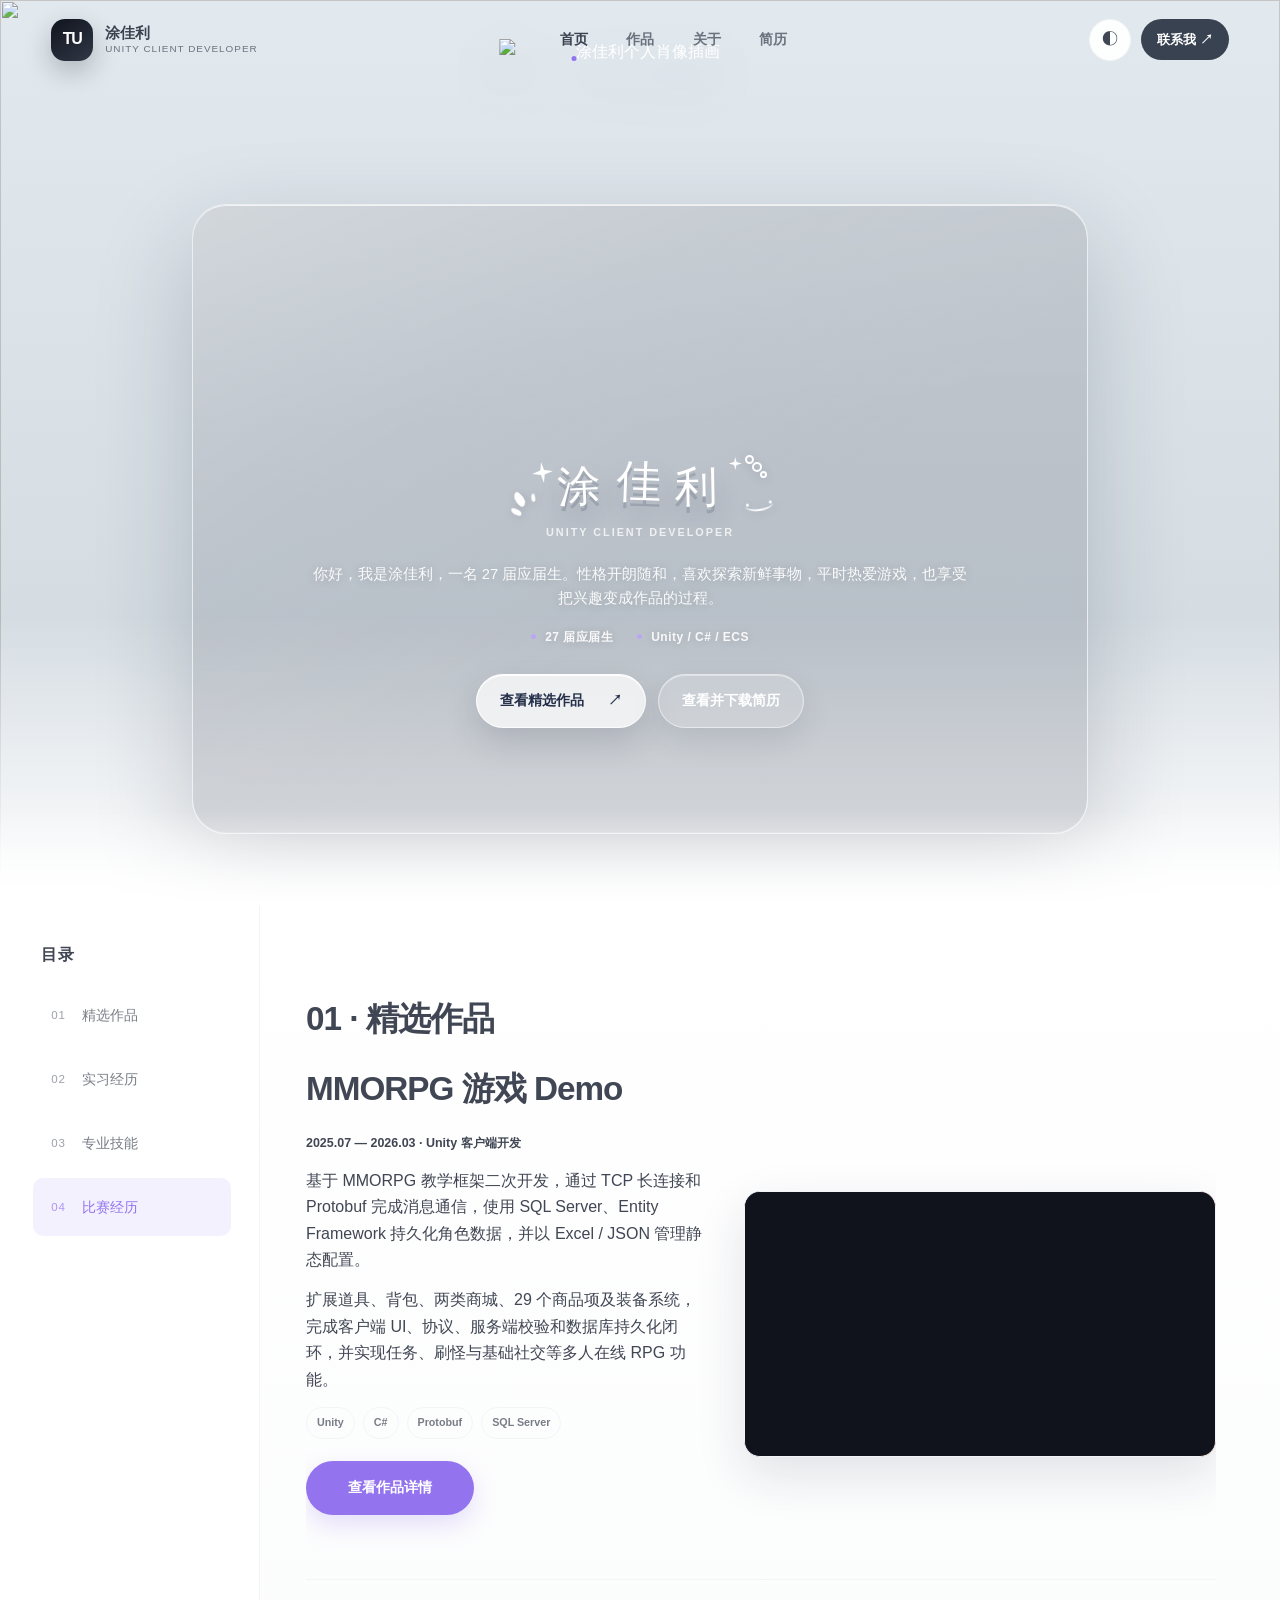
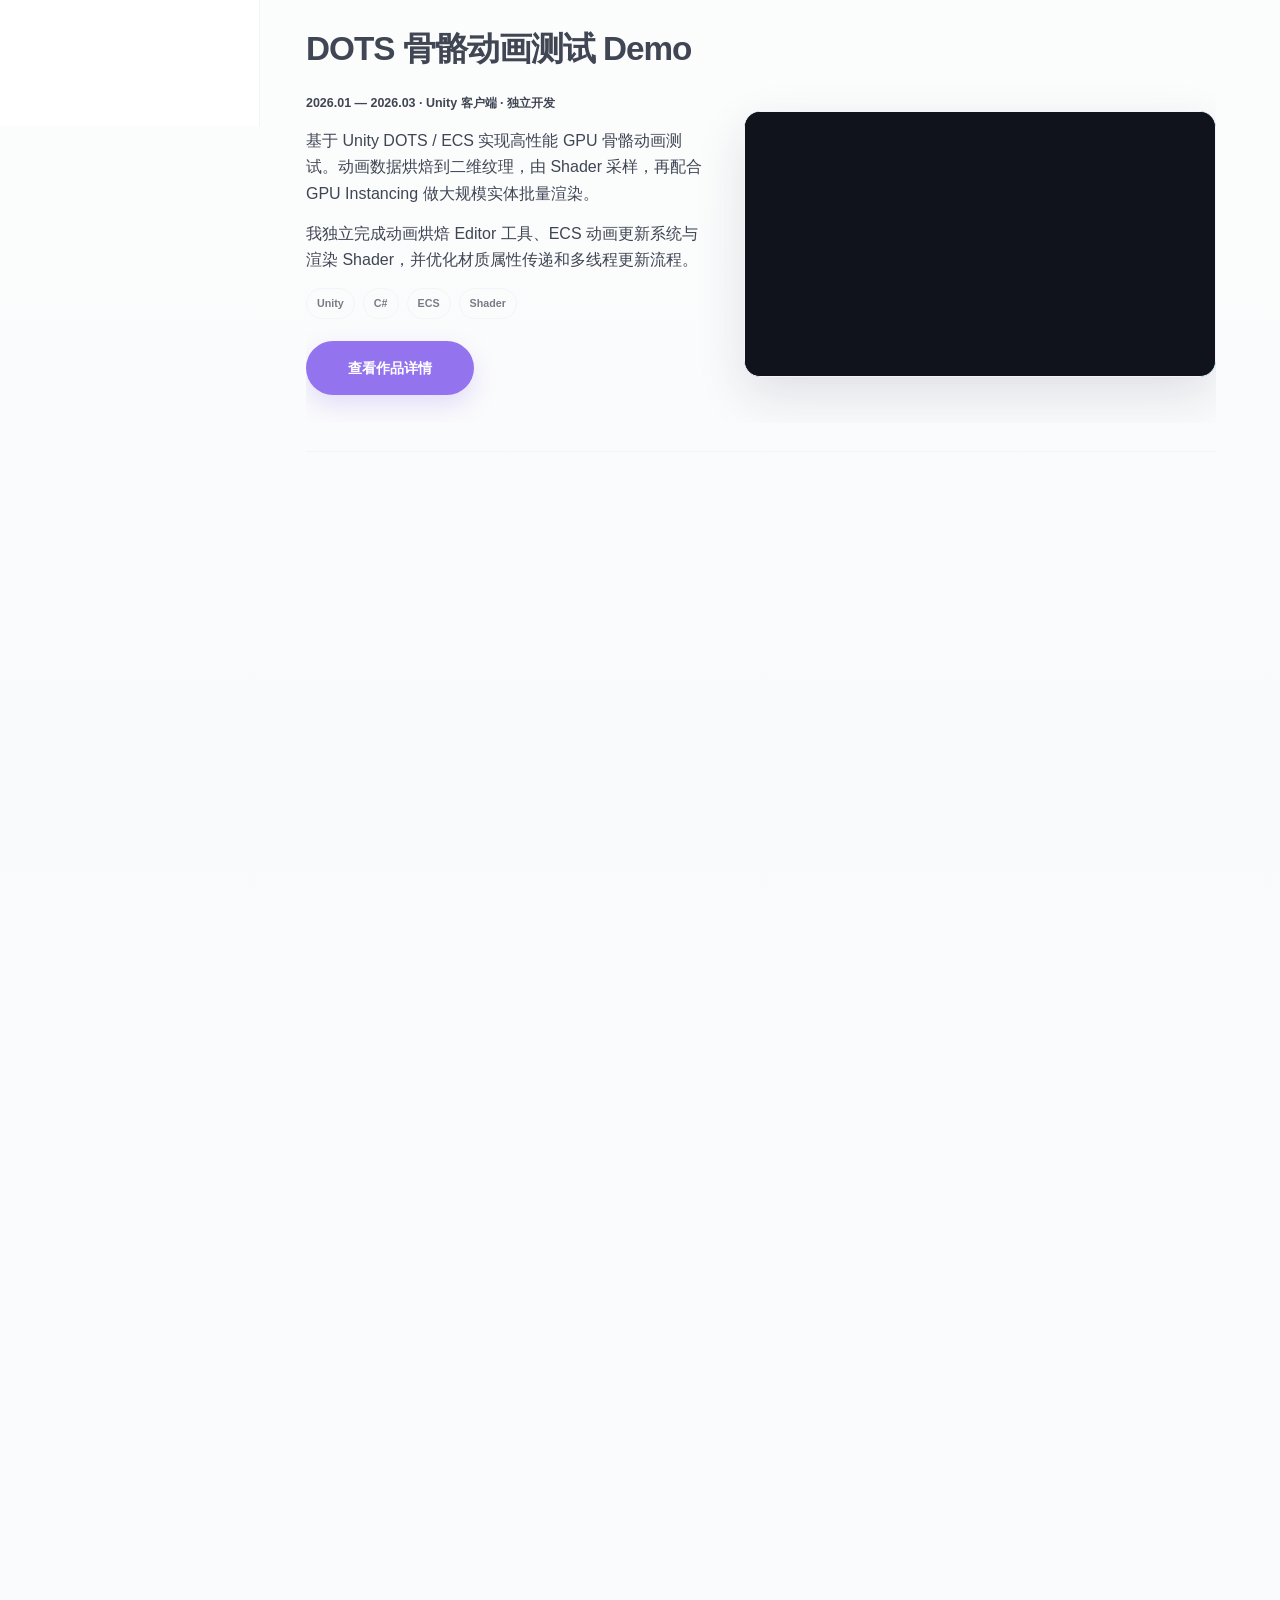
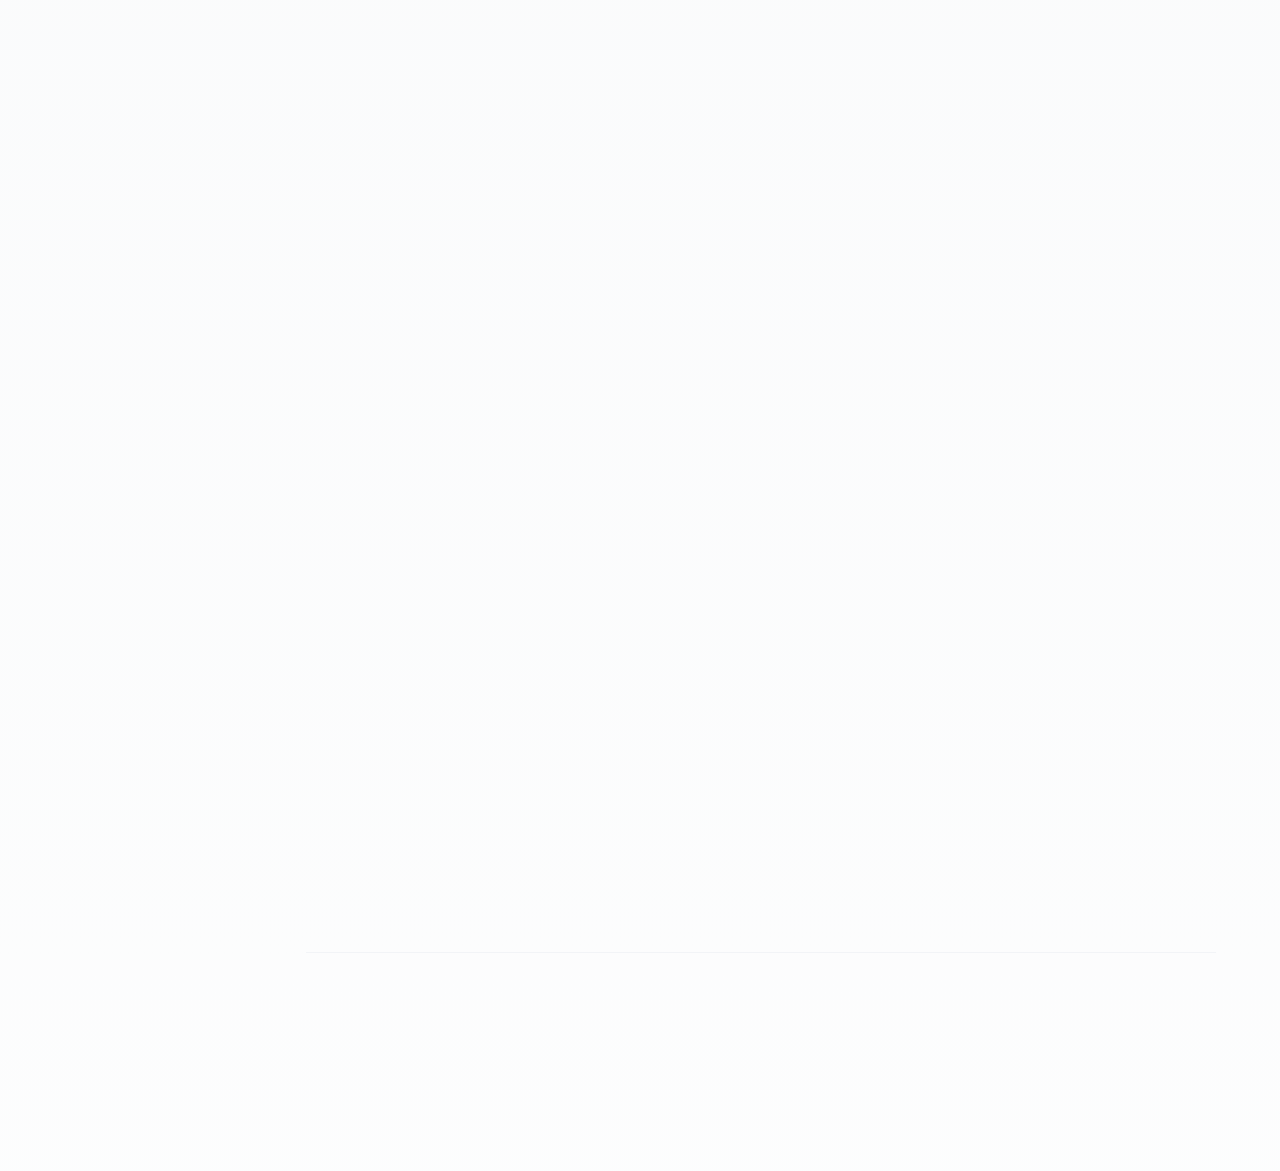
==== commit cb1fbe19: "基本完成个人网站" ====
--- a/index.html
+++ b/index.html
@@ -104,8 +104,9 @@
                   <div class="tag-row"><span>Unity</span><span>C#</span><span>Protobuf</span><span>SQL Server</span></div>
                   <a class="button primary" href="works.html#mmorpg-project">查看作品详情</a>
                 </div>
-                <div class="work-video is-empty">
-                  <img src="assets/images/projects/placeholder/project-02.svg" alt="MMORPG 游戏 Demo 项目封面占位图">
+                <div class="work-video bilibili-video" data-bvid="BV187td6jEUk" data-video-title="MMORPG 游戏 Demo" data-video-url="https://www.bilibili.com/video/BV187td6jEUk/?share_source=copy_web&amp;vd_source=861486630ad49ccf75ab8b502960a5e3">
+                  <div class="bilibili-poster poster-mmorpg" role="img" aria-label="MMORPG 游戏 Demo 视频封面"><span>MMORPG<br>GAME DEMO</span><small>ONLINE RPG / VIDEO</small></div>
+                  <button class="bilibili-video-trigger" type="button"><i>▶</i><b>悬浮预览 · 点击播放</b><small>DEMO VIDEO / BILIBILI</small></button>
                 </div>
               </div>
             </article>
@@ -119,11 +120,9 @@
                   <div class="tag-row"><span>Unity</span><span>C#</span><span>ECS</span><span>Shader</span></div>
                   <a class="button primary" href="project-dots.html">查看作品详情</a>
                 </div>
-                <div class="work-video">
-                  <img src="assets/images/projects/dots/video-poster.svg" alt="DOTS 骨骼动画 Demo 视频封面">
-                  <video controls muted playsinline preload="none" poster="assets/images/projects/dots/video-poster.svg" aria-label="DOTS 骨骼动画测试 Demo 演示视频">
-                    <source src="assets/videos/dots-demo.mp4" type="video/mp4">
-                  </video>
+                <div class="work-video bilibili-video" data-bvid="BV1iZomBMEGv" data-video-title="DOTS 骨骼动画测试 Demo" data-video-url="https://www.bilibili.com/video/BV1iZomBMEGv/?share_source=copy_web&amp;vd_source=861486630ad49ccf75ab8b502960a5e3">
+                  <div class="bilibili-poster poster-dots" role="img" aria-label="DOTS 骨骼动画 Demo 视频封面"><span>DOTS<br>ANIMATION</span><small>GPU SKINNING / VIDEO</small></div>
+                  <button class="bilibili-video-trigger" type="button"><i>▶</i><b>悬浮预览 · 点击播放</b><small>DEMO VIDEO / BILIBILI</small></button>
                 </div>
               </div>
             </article>
@@ -183,7 +182,6 @@
                 <div class="award-content">
                   <div class="award-heading">
                     <h3>21 天 Gamejam 游戏开发大赛</h3>
-                    <button class="certificate-trigger" type="button" data-certificate="assets/images/certificates/certificate-placeholder.svg" data-certificate-title="21 天 Gamejam 游戏开发大赛奖状" aria-haspopup="dialog" aria-expanded="false">查看奖状 <span aria-hidden="true">↗</span></button>
                   </div>
                   <p>参加三次，从零搭项目并落地。</p>
                 </div>
@@ -193,7 +191,7 @@
                 <div class="award-content">
                   <div class="award-heading">
                     <h3>第十一届全国应用型人才综合技能大赛</h3>
-                    <button class="certificate-trigger" type="button" data-certificate="assets/images/certificates/certificate-placeholder.svg" data-certificate-title="第十一届全国应用型人才综合技能大赛奖状" aria-haspopup="dialog" aria-expanded="false">查看奖状 <span aria-hidden="true">↗</span></button>
+                    <button class="certificate-trigger" type="button" data-certificate="assets/images/certificates/applied-skills-national-third-2025.jpg" data-certificate-title="第十一届全国应用型人才综合技能大赛奖状" aria-haspopup="dialog" aria-expanded="false">查看奖状 <span aria-hidden="true">↗</span></button>
                   </div>
                   <p>国家三等奖</p>
                 </div>
@@ -203,7 +201,7 @@
                 <div class="award-content">
                   <div class="award-heading">
                     <h3>第十九届全国三维数字化创新设计大赛「龙鼎奖」</h3>
-                    <button class="certificate-trigger" type="button" data-certificate="assets/images/certificates/certificate-placeholder.svg" data-certificate-title="第十九届全国三维数字化创新设计大赛「龙鼎奖」奖状" aria-haspopup="dialog" aria-expanded="false">查看奖状 <span aria-hidden="true">↗</span></button>
+                    <button class="certificate-trigger" type="button" data-certificate="assets/images/certificates/longding-provincial-first-2025.jpg" data-certificate-title="第十九届全国三维数字化创新设计大赛「龙鼎奖」奖状" aria-haspopup="dialog" aria-expanded="false">查看奖状 <span aria-hidden="true">↗</span></button>
                   </div>
                   <p>省级一等奖</p>
                 </div>
@@ -213,7 +211,7 @@
                 <div class="award-content">
                   <div class="award-heading">
                     <h3>中国国际大学生创新大赛（原互联网+）</h3>
-                    <button class="certificate-trigger" type="button" data-certificate="assets/images/certificates/certificate-placeholder.svg" data-certificate-title="中国国际大学生创新大赛奖状" aria-haspopup="dialog" aria-expanded="false">查看奖状 <span aria-hidden="true">↗</span></button>
+                    <button class="certificate-trigger" type="button" data-certificate="assets/images/certificates/innovation-provincial-bronze-2025.png" data-certificate-title="中国国际大学生创新大赛奖状" aria-haspopup="dialog" aria-expanded="false">查看奖状 <span aria-hidden="true">↗</span></button>
                   </div>
                   <p>省级铜奖</p>
                 </div>
@@ -223,17 +221,27 @@
                 <div class="award-content">
                   <div class="award-heading">
                     <h3>未来设计师：全国高校数字艺术设计大赛</h3>
-                    <button class="certificate-trigger" type="button" data-certificate="assets/images/certificates/certificate-placeholder.svg" data-certificate-title="未来设计师：全国高校数字艺术设计大赛奖状" aria-haspopup="dialog" aria-expanded="false">查看奖状 <span aria-hidden="true">↗</span></button>
+                    <button class="certificate-trigger" type="button" data-certificate="assets/images/certificates/future-designer-provincial-second-2025.png" data-certificate-title="未来设计师：全国高校数字艺术设计大赛奖状" aria-haspopup="dialog" aria-expanded="false">查看奖状 <span aria-hidden="true">↗</span></button>
                   </div>
                   <p>省级二等奖</p>
                 </div>
               </li>
               <li>
+                <time datetime="2025-06">2025.06</time>
+                <div class="award-content">
+                  <div class="award-heading">
+                    <h3>山东理工大学大学生创新大赛</h3>
+                    <button class="certificate-trigger" type="button" data-certificate="assets/images/certificates/sdut-innovation-gold-2025.jpg" data-certificate-title="山东理工大学大学生创新大赛奖状" aria-haspopup="dialog" aria-expanded="false">查看奖状 <span aria-hidden="true">↗</span></button>
+                  </div>
+                  <p>金奖</p>
+                </div>
+              </li>
+              <li>
                 <time datetime="2025-05">2025.05</time>
                 <div class="award-content">
                   <div class="award-heading">
                     <h3>南方测绘杯“无人机航空摄影测量”线下比赛</h3>
-                    <button class="certificate-trigger" type="button" data-certificate="assets/images/certificates/certificate-placeholder.svg" data-certificate-title="南方测绘杯“无人机航空摄影测量”线下比赛奖状" aria-haspopup="dialog" aria-expanded="false">查看奖状 <span aria-hidden="true">↗</span></button>
+                    <button class="certificate-trigger" type="button" data-certificate="assets/images/certificates/surveying-skills-provincial-second-2025.jpg" data-certificate-title="南方测绘杯“无人机航空摄影测量”线下比赛奖状" aria-haspopup="dialog" aria-expanded="false">查看奖状 <span aria-hidden="true">↗</span></button>
                   </div>
                   <p>省级二等奖</p>
                 </div>
@@ -243,7 +251,7 @@
                 <div class="award-content">
                   <div class="award-heading">
                     <h3>手部点云压编及骨架线提取压编</h3>
-                    <button class="certificate-trigger" type="button" data-certificate="assets/images/certificates/certificate-placeholder.svg" data-certificate-title="手部点云压编及骨架线提取压编证书" aria-haspopup="dialog" aria-expanded="false">查看奖状 <span aria-hidden="true">↗</span></button>
+                    <button class="certificate-trigger" type="button" data-certificate="assets/images/certificates/hand-point-cloud-software-copyright-2024.png" data-certificate-title="手部点云压编及骨架线提取压编证书" aria-haspopup="dialog" aria-expanded="false">查看奖状 <span aria-hidden="true">↗</span></button>
                   </div>
                   <p>计算机软件著作权</p>
                 </div>
@@ -253,7 +261,7 @@
                 <div class="award-content">
                   <div class="award-heading">
                     <h3>第十八届全国三维数字化创新设计大赛「龙鼎奖」</h3>
-                    <button class="certificate-trigger" type="button" data-certificate="assets/images/certificates/certificate-placeholder.svg" data-certificate-title="第十八届全国三维数字化创新设计大赛「龙鼎奖」奖状" aria-haspopup="dialog" aria-expanded="false">查看奖状 <span aria-hidden="true">↗</span></button>
+                    <button class="certificate-trigger" type="button" data-certificate="assets/images/certificates/longding-national-third-2024.jpg" data-certificate-title="第十八届全国三维数字化创新设计大赛「龙鼎奖」奖状" aria-haspopup="dialog" aria-expanded="false">查看奖状 <span aria-hidden="true">↗</span></button>
                   </div>
                   <p>国家三等奖</p>
                 </div>
@@ -263,7 +271,7 @@
                 <div class="award-content">
                   <div class="award-heading">
                     <h3>三维手语建模研究</h3>
-                    <button class="certificate-trigger" type="button" data-certificate="assets/images/certificates/certificate-placeholder.svg" data-certificate-title="三维手语建模研究证书" aria-haspopup="dialog" aria-expanded="false">查看奖状 <span aria-hidden="true">↗</span></button>
+                    <button class="certificate-trigger" type="button" data-certificate="assets/images/certificates/sign-language-research-paper.png" data-certificate-title="三维手语建模研究证书" aria-haspopup="dialog" aria-expanded="false">查看奖状 <span aria-hidden="true">↗</span></button>
                   </div>
                   <p>学术论文</p>
                 </div>
--- a/styles.css
+++ b/styles.css
@@ -546,6 +546,11 @@
   inset: 0;
   height: 100%;
 }
+.work-video .bilibili-video-trigger {
+  position: absolute;
+  inset: 0;
+  z-index: 2;
+}
 .work-video.is-empty video { display: none; }
 .intern-card {
   display: grid;
@@ -1172,6 +1177,11 @@
   padding-top: 20px;
   border-top: 1px solid var(--line);
 }
+.works-resource-list-top {
+  margin-top: 0;
+  padding-top: 0;
+  border-top: 0;
+}
 .works-resource-list span {
   display: flex;
   align-items: center;
@@ -1210,7 +1220,110 @@
   object-fit: cover;
   opacity: .8;
 }
-.works-project-video > div {
+.works-video-embed::after { content: none; }
+.works-video-embed iframe {
+  display: block;
+  width: 100%;
+  height: 100%;
+  border: 0;
+  background: #10131b;
+}
+.bilibili-video iframe {
+  position: absolute;
+  inset: 0;
+  z-index: 2;
+  display: block;
+  width: 100%;
+  height: 100%;
+  border: 0;
+  background: #10131b;
+}
+.bilibili-poster {
+  position: relative;
+  z-index: 0;
+  display: flex;
+  height: 100%;
+  min-height: 100%;
+  aspect-ratio: 16 / 9;
+  flex-direction: column;
+  justify-content: space-between;
+  overflow: hidden;
+  padding: clamp(22px, 3vw, 34px);
+  color: #fff;
+  isolation: isolate;
+}
+.bilibili-poster::before,
+.bilibili-poster::after {
+  content: "";
+  position: absolute;
+  z-index: -1;
+  border: 1px solid rgba(255,255,255,.32);
+  border-radius: 50%;
+}
+.bilibili-poster::before { width: 58%; aspect-ratio: 1; right: -12%; top: -34%; }
+.bilibili-poster::after { width: 34%; aspect-ratio: 1; right: 15%; bottom: -26%; background: rgba(255,255,255,.12); }
+.poster-mmorpg { background: linear-gradient(135deg, #2f4c7d, #b45f82 58%, #f2a65a); }
+.poster-dots { background: linear-gradient(135deg, #151b3c, #433d9d 55%, #1eb3c1); }
+.poster-parenting { background: linear-gradient(135deg, #5b437d, #bf718b 54%, #f2b36c); }
+.poster-mingwan { background: linear-gradient(135deg, #172744, #385e88 52%, #a66d8d); }
+.poster-sign-language { background: linear-gradient(135deg, #174c5c, #387f89 55%, #d4a75d); }
+.poster-vr-home { background: linear-gradient(135deg, #28455d, #4d7d78 54%, #d9a45d); }
+.poster-gaussian { background: linear-gradient(135deg, #29365f, #77618d 54%, #d67878); }
+.bilibili-poster span { font-size: clamp(1.35rem, 2.8vw, 2.45rem); font-weight: 700; line-height: 1.05; letter-spacing: .02em; }
+.bilibili-poster small { color: rgba(255,255,255,.76); font-size: .62rem; font-weight: 700; letter-spacing: .16em; }
+.bilibili-poster.has-image {
+  background-position: center;
+  background-size: cover;
+}
+.bilibili-poster.has-image::before,
+.bilibili-poster.has-image::after { z-index: 0; }
+.bilibili-poster.has-image::after { background: linear-gradient(180deg, rgba(12,16,24,.04), rgba(12,16,24,.66)); border: 0; border-radius: 0; inset: 0; width: auto; }
+.bilibili-poster.has-image span,
+.bilibili-poster.has-image small { position: relative; z-index: 1; text-shadow: 0 2px 16px rgba(0,0,0,.4); }
+.bilibili-video-trigger {
+  position: absolute;
+  inset: 0;
+  z-index: 3;
+  display: grid;
+  place-content: center;
+  gap: 8px;
+  width: 100%;
+  padding: 0;
+  border: 0;
+  color: #fff;
+  background: transparent;
+  text-align: center;
+  text-shadow: 0 2px 18px rgba(0,0,0,.32);
+  cursor: pointer;
+}
+.bilibili-video-trigger:focus-visible {
+  outline: 2px solid #fff;
+  outline-offset: -8px;
+}
+.bilibili-video-trigger i {
+  display: grid;
+  place-items: center;
+  width: 62px;
+  height: 62px;
+  margin: 0 auto 6px;
+  border: 1px solid rgba(255,255,255,.7);
+  border-radius: 50%;
+  background: rgba(255,255,255,.12);
+  font-style: normal;
+  backdrop-filter: blur(8px);
+}
+.bilibili-video-trigger b { font-size: 1rem; font-weight: 600; }
+.bilibili-video-trigger small { color: rgba(255,255,255,.68); font-size: .62rem; letter-spacing: .13em; }
+.bilibili-video.is-preview .bilibili-video-trigger {
+  background: linear-gradient(180deg, transparent 45%, rgba(12,16,24,.28));
+}
+.bilibili-video.is-preview .bilibili-video-trigger i,
+.bilibili-video.is-preview .bilibili-video-trigger b,
+.bilibili-video.is-preview .bilibili-video-trigger small {
+  opacity: .72;
+}
+.bilibili-video.is-playing .bilibili-video-trigger { display: none; }
+.works-project-video > div:not(.bilibili-poster) {
   position: absolute;
   inset: 0;
   z-index: 1;
@@ -1661,8 +1774,11 @@
 .journey-gallery > header .journey-gallery-controls b { color: #343a44; font-size: 1.02rem; font-weight: 850; }
 .journey-gallery-viewport { overflow: hidden; padding: 18px; border: 1px solid color-mix(in srgb, var(--violet) 12%, transparent); border-radius: 26px 26px 44px 26px; background: color-mix(in srgb, var(--violet) 8%, var(--surface-solid)); }
 .journey-gallery-track { position: relative; width: 100%; height: 340px; overflow: hidden; }
-.journey-gallery-slide { position: absolute; left: 50%; top: 0; width: 31%; height: 100%; margin: 0; opacity: 0; transform: translateX(-50%) scale(.84); transform-origin: 50% 50%; will-change: transform, opacity; }
+.journey-gallery-slide { position: absolute; left: 50%; top: 0; width: 31%; height: 100%; margin: 0; opacity: 0; transform: translateX(-50%) scale(.84); transform-origin: 50% 50%; will-change: transform, opacity; cursor: zoom-in; }
 .journey-gallery-slide.is-active { z-index: 3; opacity: 1; transform: translateX(-50%) scale(1); }
+.journey-gallery-slide:focus-visible { outline: 3px solid color-mix(in srgb, var(--about-rose) 70%, white); outline-offset: 6px; }
+.journey-gallery-slide > img { display: block; width: 100%; height: 100%; border: 1px solid rgba(255,255,255,.68); border-radius: 20px 20px 32px 20px; object-fit: cover; background: var(--surface-solid); box-shadow: 0 18px 38px color-mix(in srgb, var(--violet) 10%, transparent); }
+.journey-gallery-slide > figcaption { position: absolute; left: 18px; top: 18px; z-index: 1; min-width: 42px; padding: 7px 9px; border: 1px solid rgba(255,255,255,.34); border-radius: 8px; color: #fff; background: rgba(24,27,34,.64); backdrop-filter: blur(8px); font: 800 .68rem/1 ui-monospace, SFMono-Regular, Consolas, monospace; letter-spacing: .12em; text-align: center; box-shadow: 0 6px 18px rgba(0,0,0,.16); }
 .journey-gallery-placeholder { position: relative; display: flex; flex-direction: column; justify-content: flex-end; width: 100%; height: 100%; min-height: 0; padding: 28px; overflow: hidden; border: 1px solid rgba(255,255,255,.68); border-radius: 20px 20px 32px 20px; color: var(--about-hero-ink); background: radial-gradient(circle at 78% 22%, color-mix(in srgb, var(--surface-solid) 82%, transparent), transparent 24%), linear-gradient(135deg, color-mix(in srgb, var(--violet) 19%, var(--surface-solid)), color-mix(in srgb, var(--cyan) 38%, var(--surface-solid))); box-shadow: 0 18px 38px color-mix(in srgb, var(--violet) 10%, transparent); }
 .journey-gallery-placeholder::before { content: ""; position: absolute; right: 8%; top: 13%; width: 128px; aspect-ratio: 1; border: 1px solid rgba(255,255,255,.65); border-radius: 50%; box-shadow: 0 0 0 30px rgba(255,255,255,.1), 0 0 0 62px rgba(255,255,255,.07); }
 .journey-gallery-placeholder span { position: absolute; left: 30px; top: 26px; color: rgba(69,72,70,.46); font: 750 .65rem/1 ui-monospace, SFMono-Regular, Consolas, monospace; letter-spacing: .12em; }
@@ -1909,6 +2025,8 @@
   .journey-gallery-viewport { padding: 10px; border-radius: 20px 20px 30px 20px; }
   .journey-gallery-track { height: 220px; }
   .journey-gallery-slide { width: 58%; }
+  .journey-gallery-slide > img { border-radius: 16px 16px 24px 16px; }
+  .journey-gallery-slide > figcaption { left: 12px; top: 12px; min-width: 36px; padding: 6px 7px; font-size: .62rem; }
   .journey-gallery-placeholder { min-height: 0; padding: 18px; border-radius: 16px 16px 24px 16px; }
   .journey-gallery-placeholder span { left: 18px; top: 16px; }
   .journey-gallery-placeholder b { font-size: 1.25rem; }
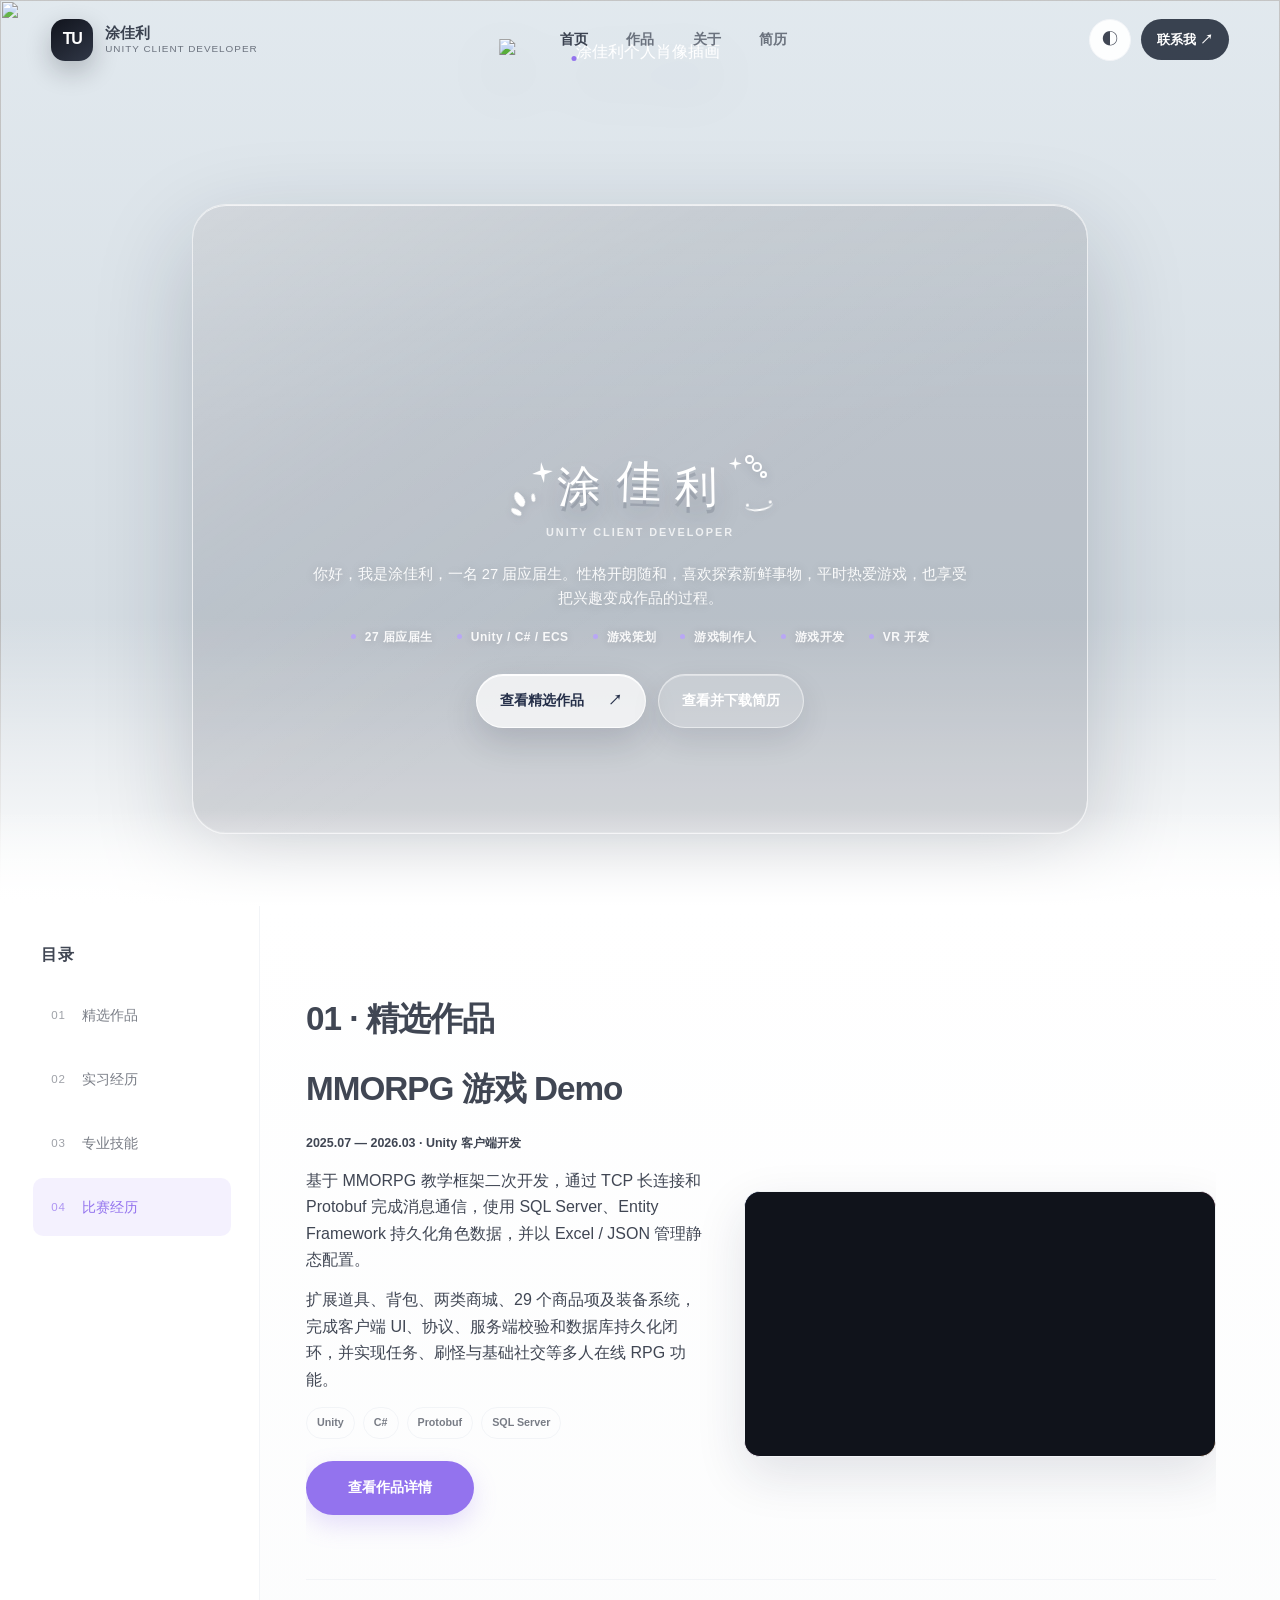
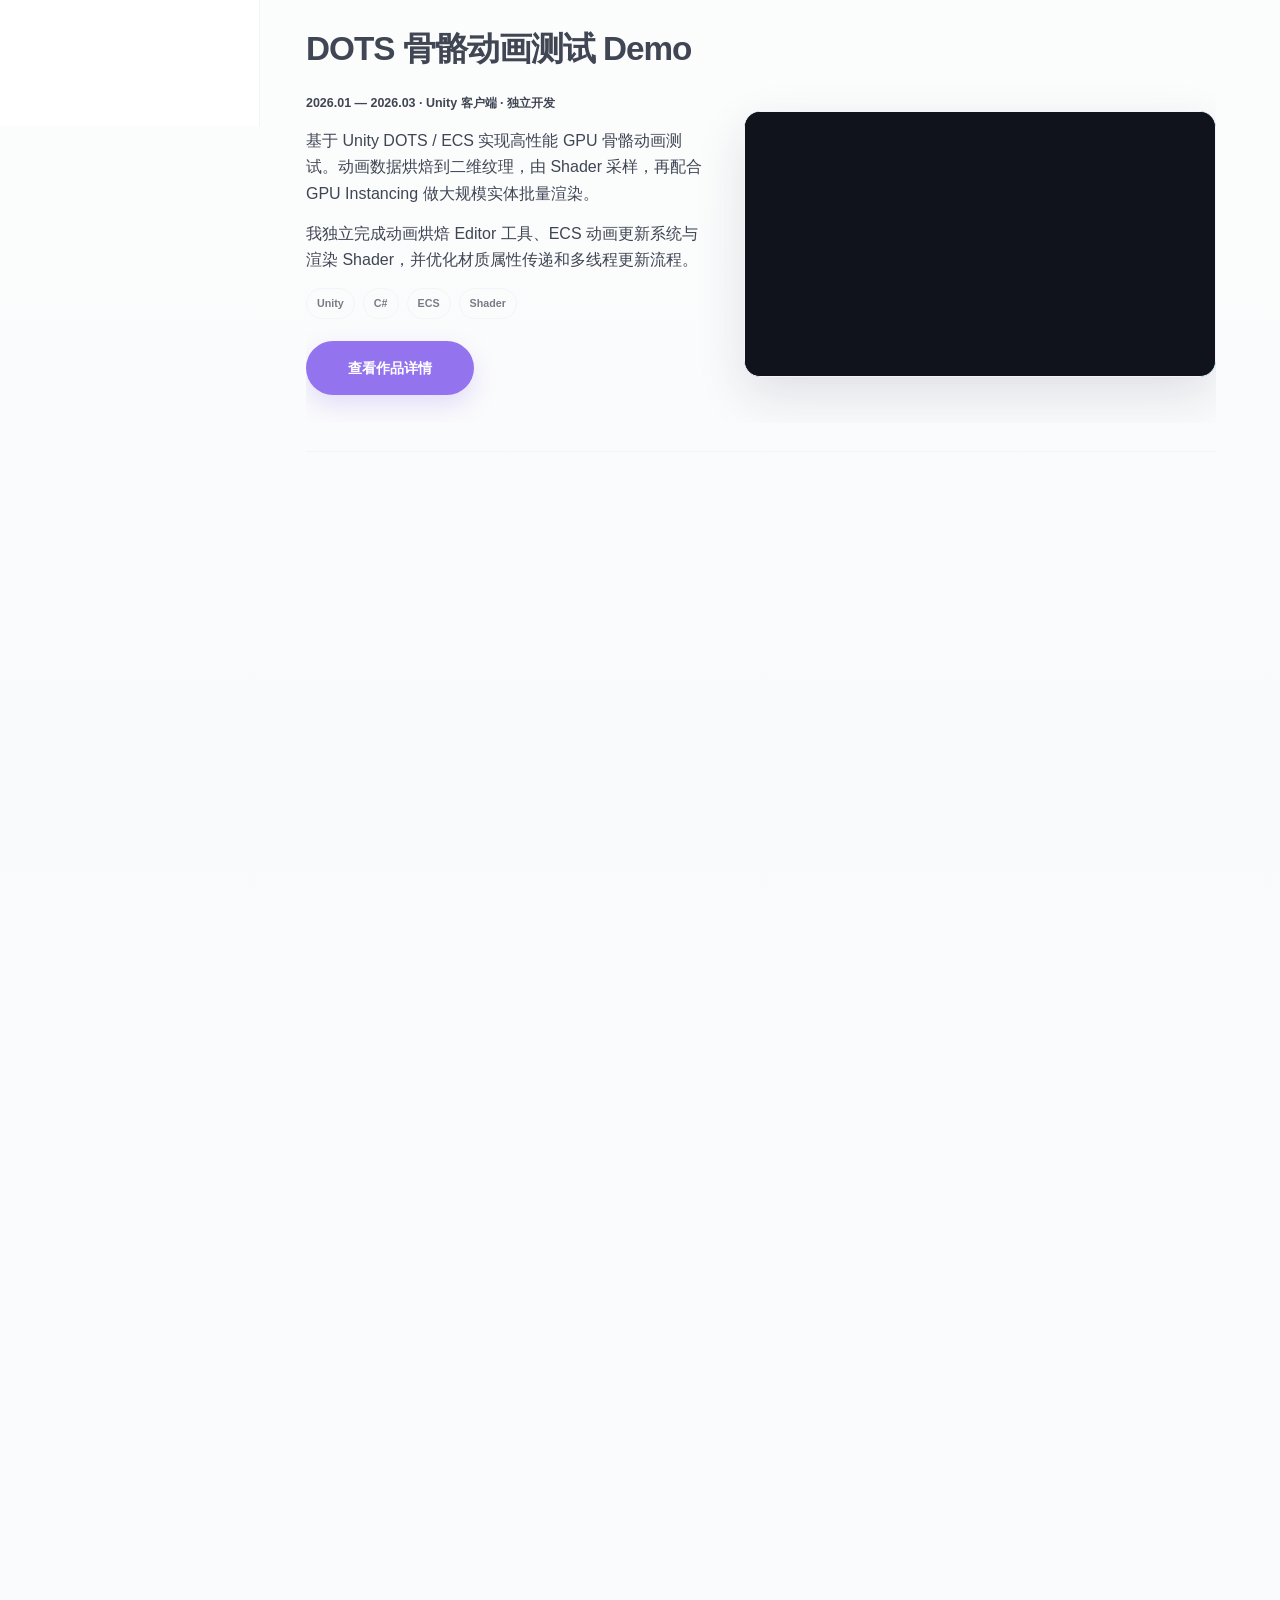
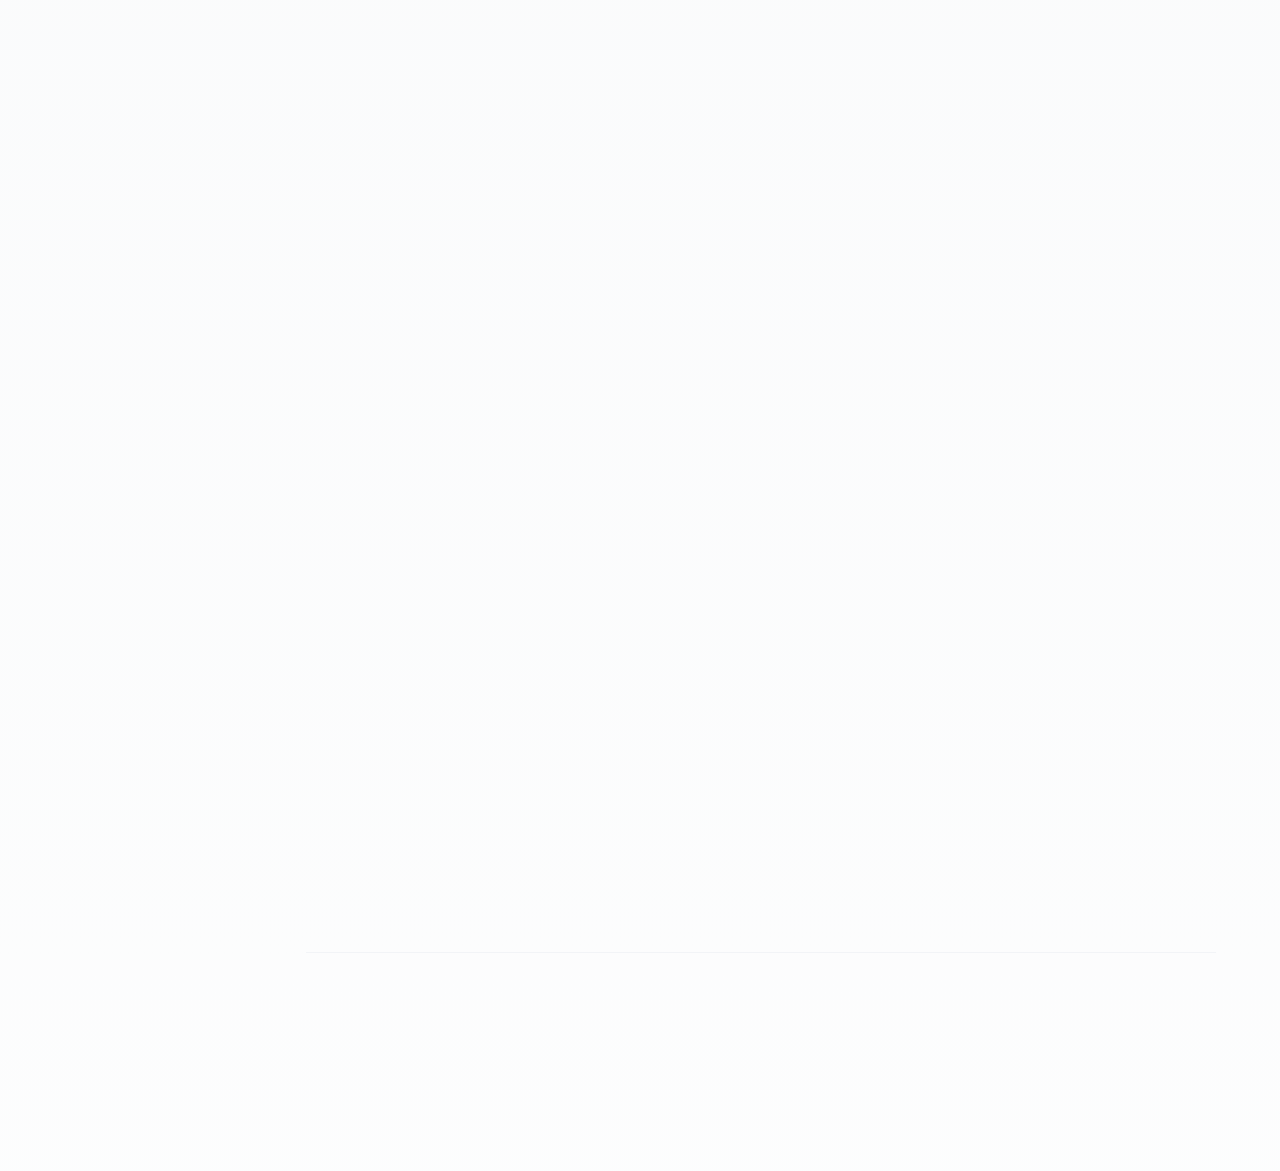
==== commit efe9f068: "updateGamejam" ====
--- a/index.html
+++ b/index.html
@@ -68,6 +68,10 @@
           <div class="hero-meta">
             <span>27 届应届生</span>
             <span>Unity / C# / ECS</span>
+            <span>游戏策划</span>
+            <span>游戏制作人</span>
+            <span>游戏开发</span>
+            <span>VR 开发</span>
           </div>
           <div class="hero-actions">
             <a class="button primary" href="#featured">查看精选作品 <b>↗</b></a>
--- a/styles.css
+++ b/styles.css
@@ -1266,6 +1266,9 @@
 .poster-dots { background: linear-gradient(135deg, #151b3c, #433d9d 55%, #1eb3c1); }
 .poster-parenting { background: linear-gradient(135deg, #5b437d, #bf718b 54%, #f2b36c); }
 .poster-mingwan { background: linear-gradient(135deg, #172744, #385e88 52%, #a66d8d); }
+.poster-apocalypse-kitchen { background: linear-gradient(135deg, #292638, #774941 54%, #bf7640); }
+.poster-akashic-pilgrimage { background: linear-gradient(135deg, #20223d, #454271 54%, #8060a4); }
+.poster-huiguang { background: linear-gradient(135deg, #232d38, #405557 54%, #8c6d4b); }
 .poster-sign-language { background: linear-gradient(135deg, #174c5c, #387f89 55%, #d4a75d); }
 .poster-vr-home { background: linear-gradient(135deg, #28455d, #4d7d78 54%, #d9a45d); }
 .poster-gaussian { background: linear-gradient(135deg, #29365f, #77618d 54%, #d67878); }
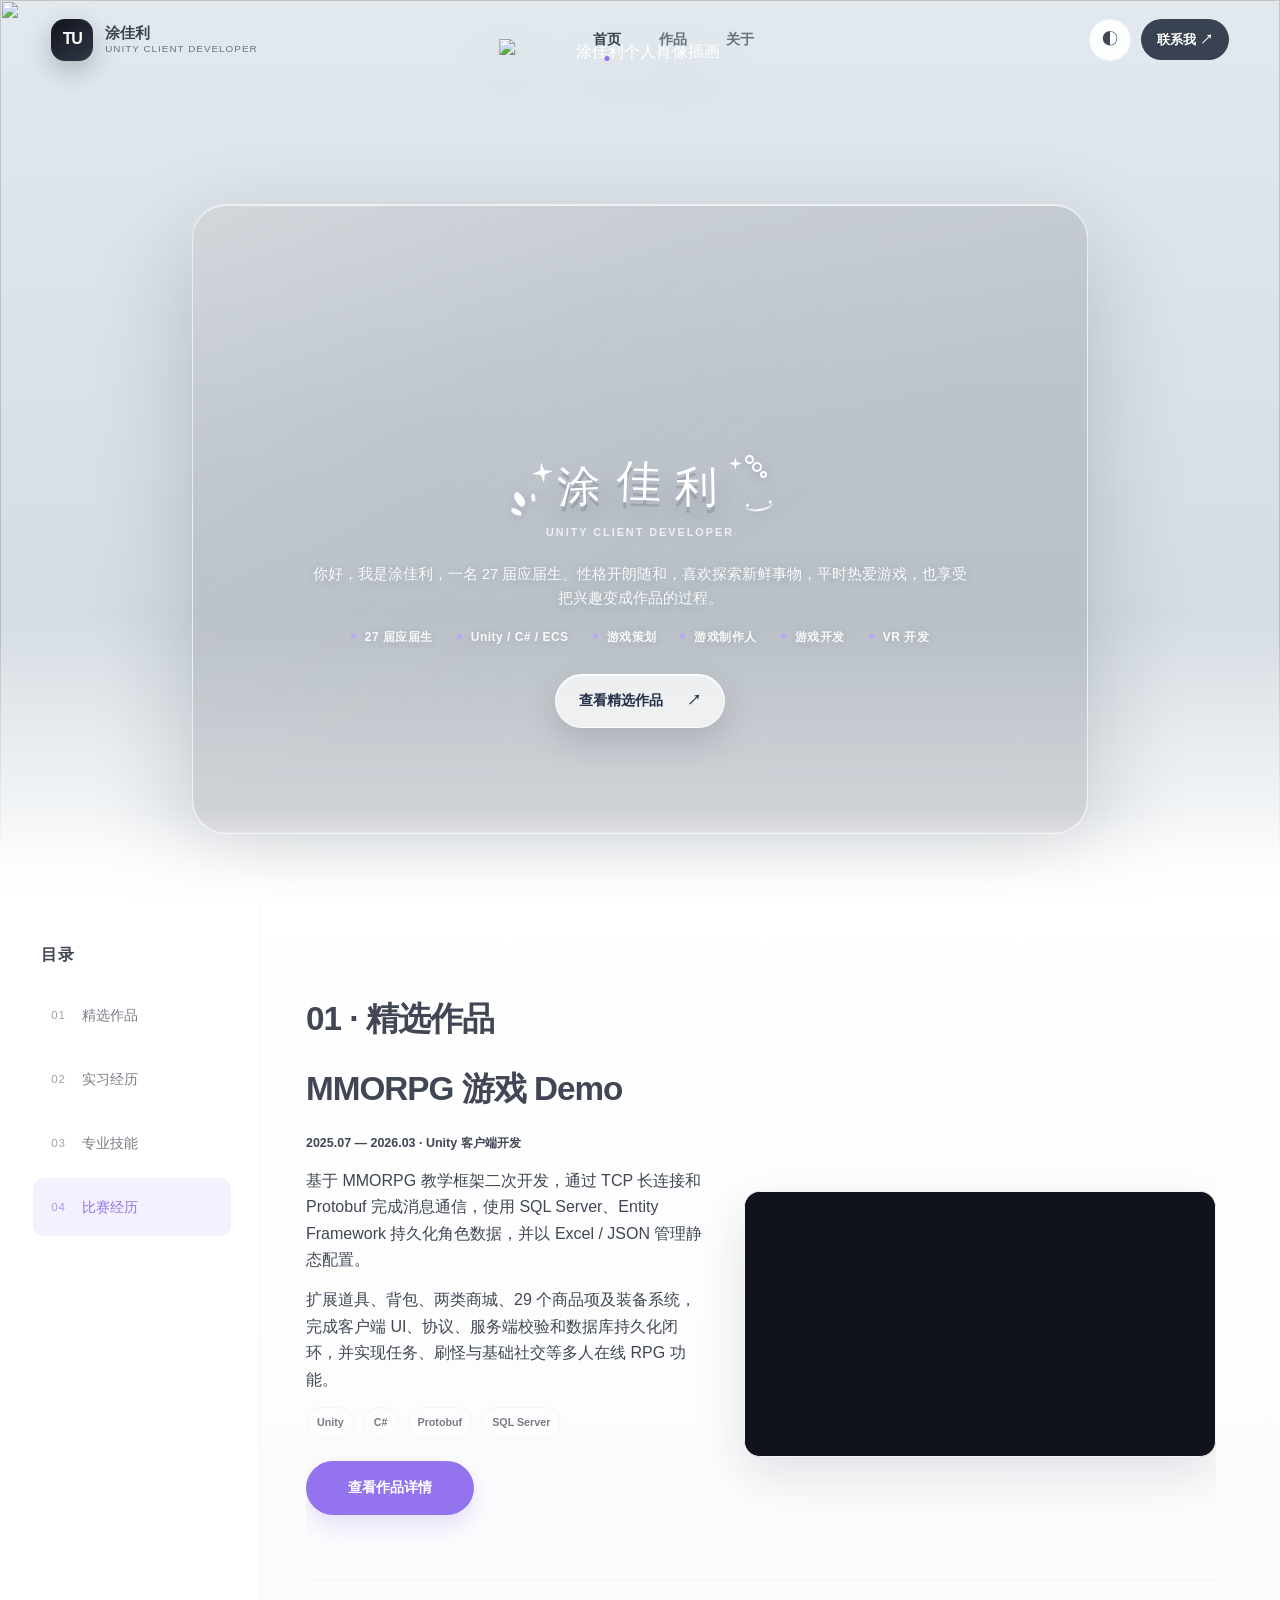
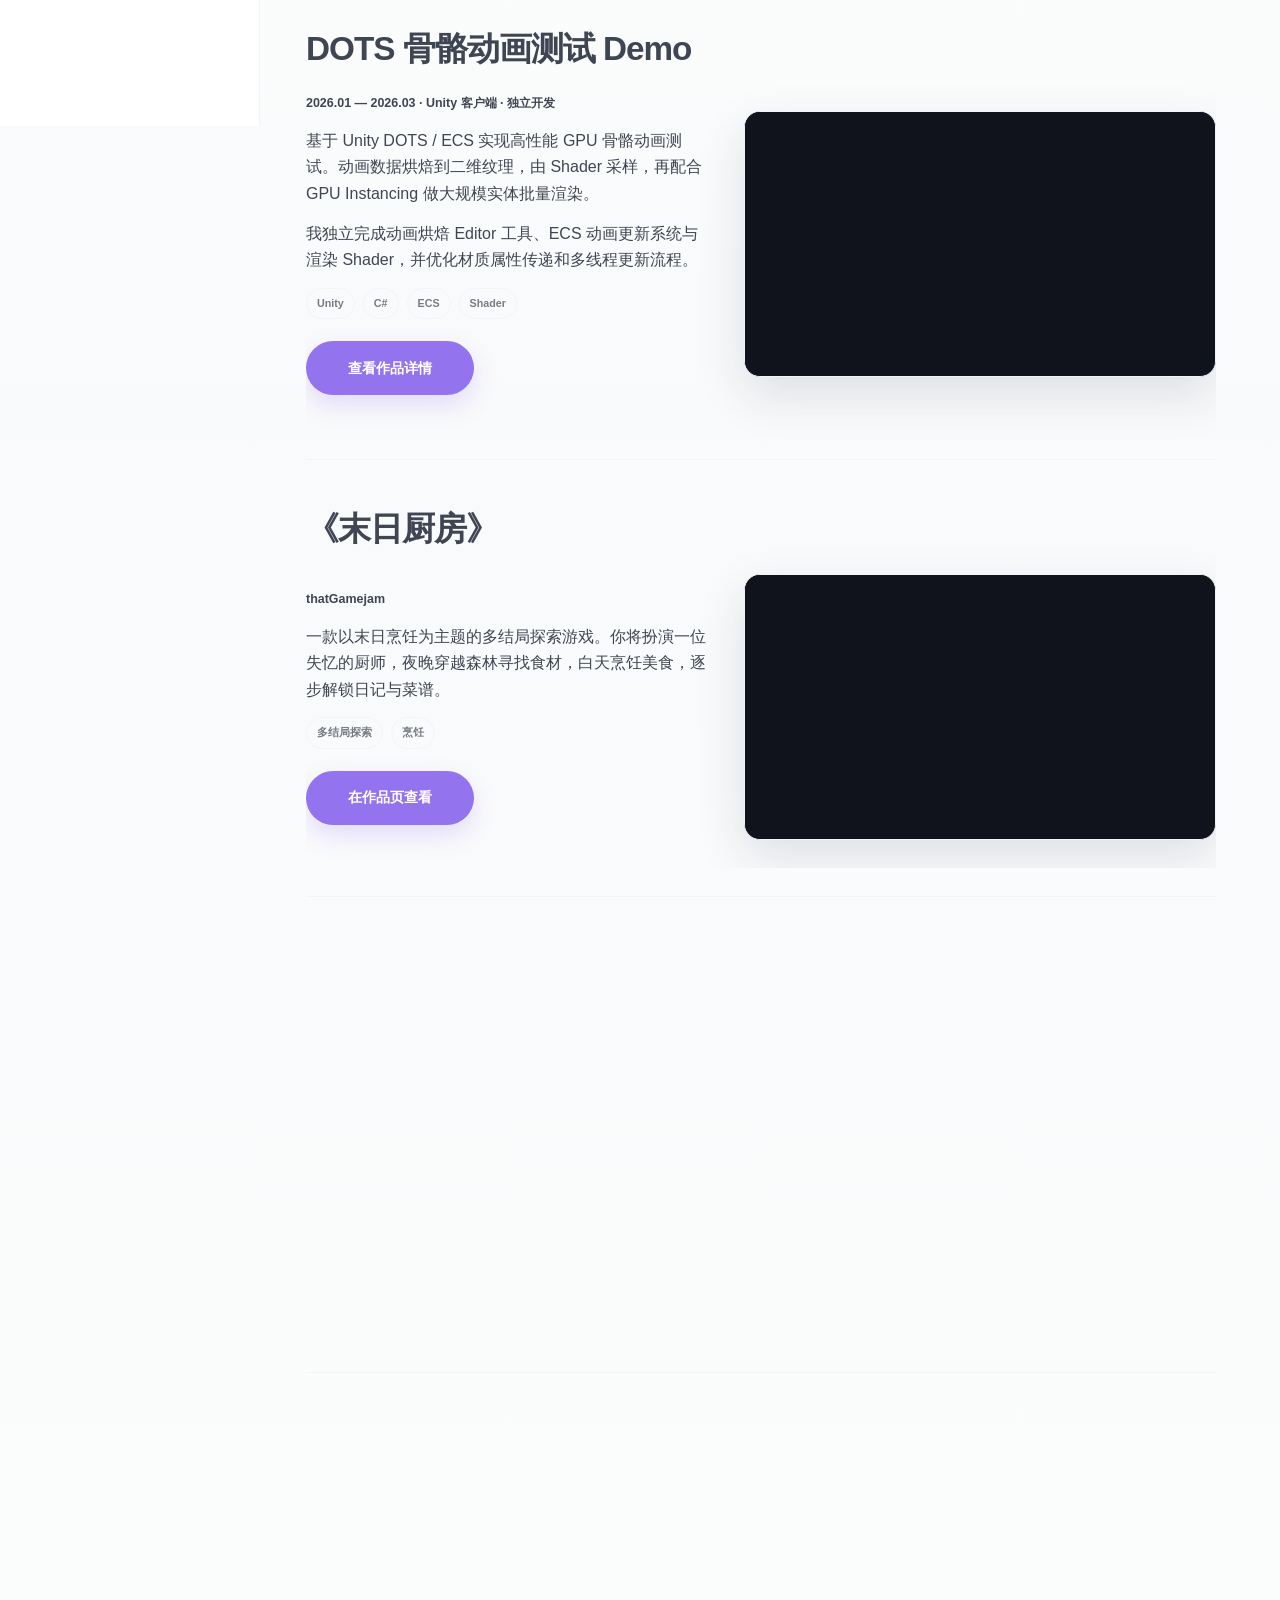
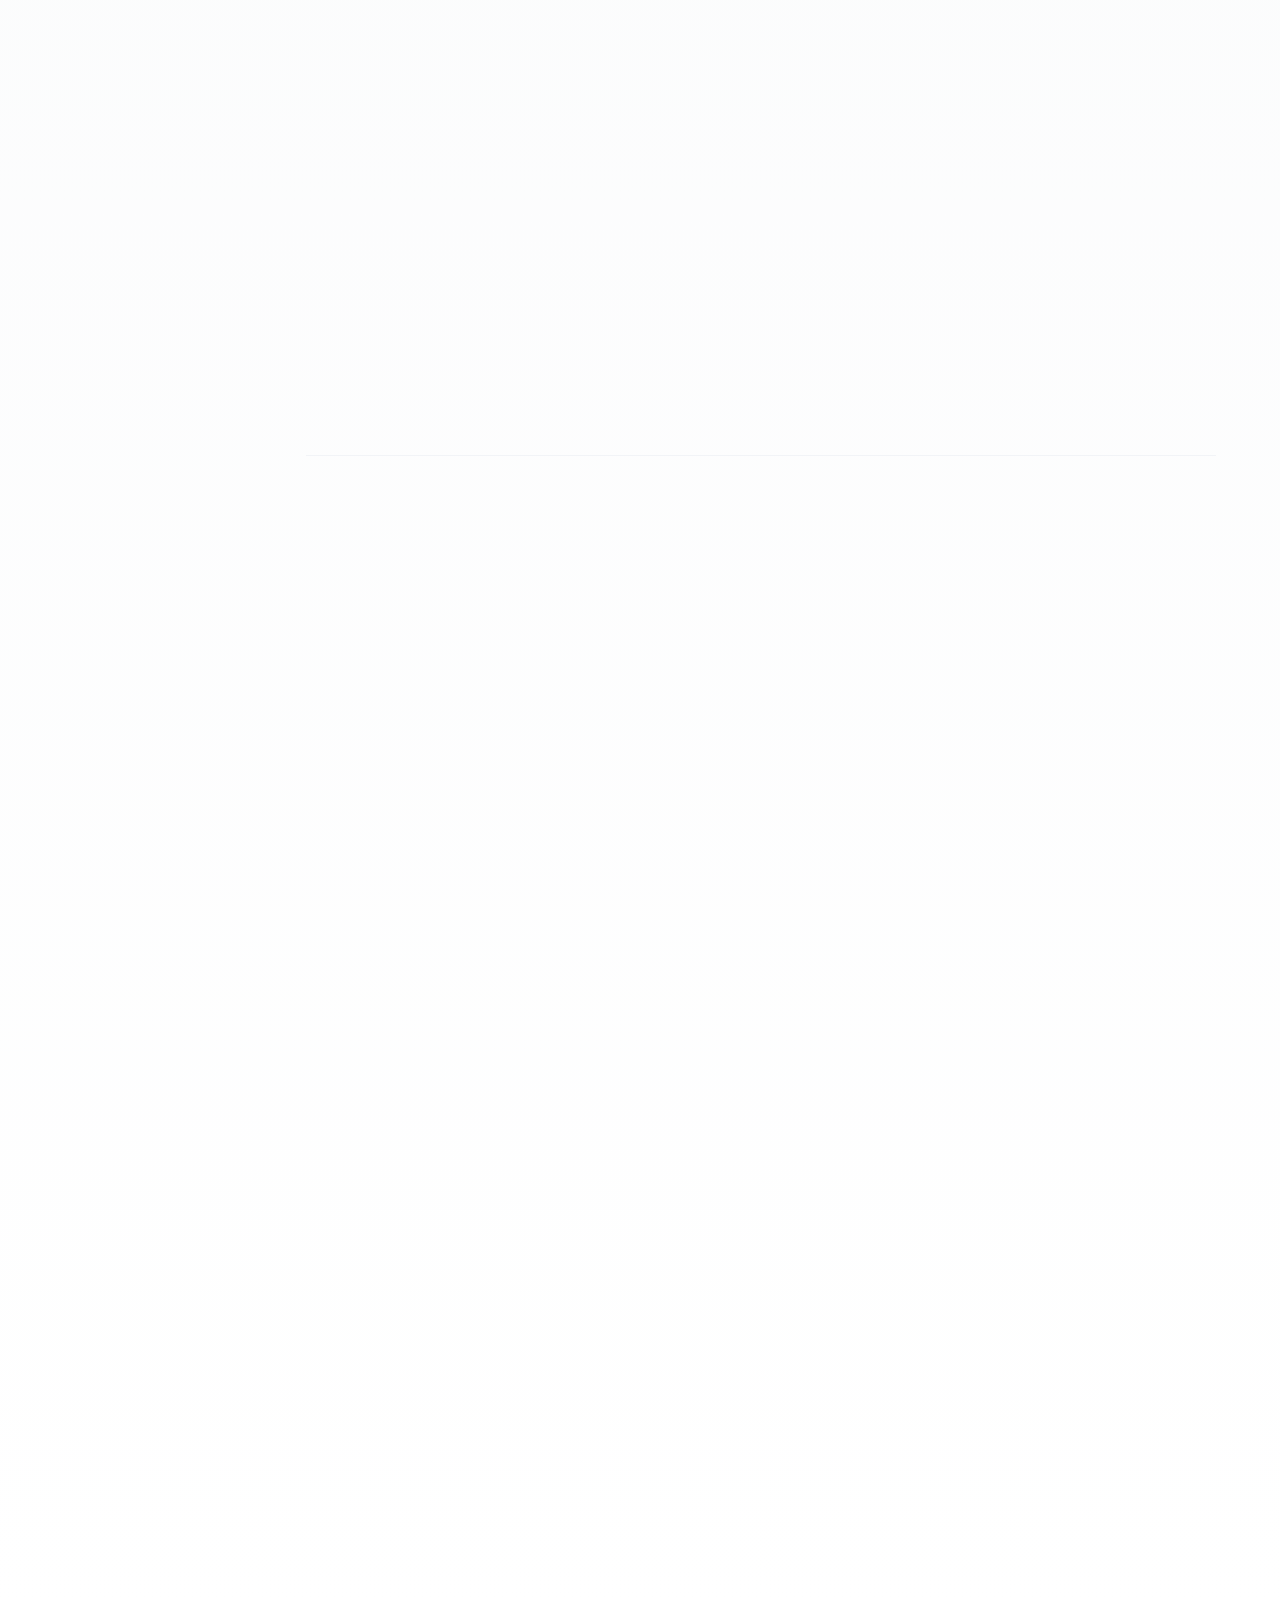
==== commit ce6920ce: "update" ====
--- a/index.html
+++ b/index.html
@@ -6,7 +6,7 @@
   <meta name="description" content="涂佳利的 Unity 客户端开发作品集，展示游戏项目、工程实践与个人经历。">
   <meta name="theme-color" content="#ffffff">
   <title>涂佳利｜Unity 客户端开发</title>
-  <link rel="stylesheet" href="styles.css?v=20260831-1">
+  <link rel="stylesheet" href="styles.css?v=20261127-2">
   <script src="script.js?v=20260831-1" defer></script>
 </head>
 <body data-page="home">
@@ -29,7 +29,6 @@
       <a data-nav="home" href="index.html">首页</a>
       <a data-nav="works" href="works.html">作品</a>
       <a data-nav="about" href="about.html">关于</a>
-      <a data-nav="resume" href="resume.html">简历</a>
     </nav>
     <div class="top-actions">
       <button class="theme-toggle" type="button" aria-label="切换深浅主题"><span>◐</span></button>
@@ -75,7 +74,6 @@
           </div>
           <div class="hero-actions">
             <a class="button primary" href="#featured">查看精选作品 <b>↗</b></a>
-            <a class="button ghost" href="resume.html">查看并下载简历</a>
           </div>
         </div>
       </div>
@@ -127,6 +125,21 @@
                 <div class="work-video bilibili-video" data-bvid="BV1iZomBMEGv" data-video-title="DOTS 骨骼动画测试 Demo" data-video-url="https://www.bilibili.com/video/BV1iZomBMEGv/?share_source=copy_web&amp;vd_source=861486630ad49ccf75ab8b502960a5e3">
                   <div class="bilibili-poster poster-dots" role="img" aria-label="DOTS 骨骼动画 Demo 视频封面"><span>DOTS<br>ANIMATION</span><small>GPU SKINNING / VIDEO</small></div>
                   <button class="bilibili-video-trigger" type="button"><i>▶</i><b>悬浮预览 · 点击播放</b><small>DEMO VIDEO / BILIBILI</small></button>
+                </div>
+              </div>
+            </article>
+            <article class="work-feature">
+              <h2>《末日厨房》</h2>
+              <div class="work-split">
+                <div class="work-copy">
+                  <p class="work-meta">thatGamejam</p>
+                  <p>一款以末日烹饪为主题的多结局探索游戏。你将扮演一位失忆的厨师，夜晚穿越森林寻找食材，白天烹饪美食，逐步解锁日记与菜谱。</p>
+                  <div class="tag-row"><span>多结局探索</span><span>烹饪</span></div>
+                  <a class="button primary" href="works.html#apocalypse-kitchen">在作品页查看</a>
+                </div>
+                <div class="work-video bilibili-video" data-bvid="BV1wtW46GE5D" data-video-title="【thatgamejam】世界末日来临，食至今日先吃饭吧！">
+                  <div class="bilibili-poster poster-apocalypse-kitchen" aria-hidden="true"><span>末日厨房</span></div>
+                  <button class="bilibili-video-trigger" type="button" aria-label="播放《末日厨房》演示视频"><i aria-hidden="true">▶</i><b>播放演示视频</b></button>
                 </div>
               </div>
             </article>
@@ -160,17 +173,17 @@
                 <h3>开发技术</h3>
                 <ul>
                   <li><b>编程基础：</b>熟悉 C#、Lua 及面向对象编程，掌握数据结构与算法；熟悉计算机操作系统、计算机网络基础。</li>
-                  <li><b>程序设计：</b>熟悉常见游戏设计模式，了解 DoTween、Unity ECS 开源框架等。</li>
-                  <li><b>数据库与配置：</b>熟悉 SQL Server、Entity Framework、EDMX 映射及数据库事务；了解 Excel 转 JSON 的配置驱动流程。</li>
-                  <li><b>Unity 开发：</b>熟悉 Unity UGUI、Prefab、Resources、场景管理及组件生命周期；了解对象池、事件系统、Shader、GPU Instancing；具有 DOTS / ECS 系统和 Editor 工具开发经验。</li>
+                  <li><b>程序设计：</b>熟悉常见游戏设计模式、DoTween、Unity ECS 开源框架等。</li>
+                  <li><b>数据库与配置：</b>熟悉 SQL Server、Entity Framework、EDMX 映射及数据库事务；熟练掌握 Excel 转 JSON 的配置驱动流程。</li>
+                  <li><b>Unity 开发：</b>熟悉 Unity UGUI、Prefab、Resources、场景管理及组件生命周期，以及对象池和事件系统；熟悉 Shader、GPU Instancing 等渲染开发；具有 HTC Vive、Pico4 VR 设备开发经验。</li>
                   <li><b>工程能力：</b>熟悉 Unity 引擎、Git、Protobuf、Beyond Compare 等开发工具。</li>
                 </ul>
               </article>
               <article class="home-skill-group">
                 <h3>AI 技术应用</h3>
                 <ul>
-                  <li>掌握 Prompt 工程和优化技巧，能利用 Cursor / Claude Code / Codex 等 AI 编程工具高效开发，掌握 MCP Server 和 Agent Skills 等工具。</li>
-                  <li>熟悉 Vibe Coding、Harness Engineering 等多种 AI 编程模式，能利用 OpenSpec 等工具驱动 AI 完成项目。</li>
+                  <li>掌握 Prompt 工程和优化技巧，能利用 Cursor、Claude Code、Codex、DeepseekHarness 等 AI 编程工具高效开发，掌握 MCP Server、CLI 和 Agent Skills 等工具的使用。</li>
+                  <li>熟悉 Vibe Coding、Harness Engineering 等多种 AI 编程模式，能利用 OpenSpec、Grillme 等工具驱动 AI 完成项目。</li>
                 </ul>
               </article>
             </div>
@@ -298,7 +311,6 @@
     <a data-nav="works" href="works.html"><span>◇</span>作品</a>
     <a data-nav="experience" href="#internship"><span>⌁</span>经历</a>
     <a data-nav="about" href="about.html"><span>○</span>关于</a>
-    <a data-nav="resume" href="resume.html"><span>↓</span>简历</a>
   </nav>
 </body>
 </html>
--- a/styles.css
+++ b/styles.css
@@ -1122,38 +1122,128 @@
   display: block;
   max-width: 860px;
 }
-.works-gamejam-layout {
-  grid-template-columns: minmax(300px, .9fr) minmax(0, 1.1fr);
-  align-items: start;
-}
-.gamejam-project.is-media-left .works-project-copy { grid-column: 2; }
-.gamejam-project.is-media-left .works-gamejam-media { grid-column: 1; grid-row: 1; }
-.works-gamejam-media {
+.works-card-grid {
   display: grid;
-  gap: 12px;
+  grid-template-columns: repeat(3, minmax(0, 1fr));
+  gap: clamp(12px, 1.8vw, 24px);
+}
+.works-card {
+  --works-card-radius: 22px;
+  position: relative;
+  display: grid;
+  grid-template-rows: minmax(0, 3fr) minmax(min-content, 1fr);
+  aspect-ratio: 4 / 3;
+  min-height: 232px;
+  border: 1px solid color-mix(in srgb, var(--ink) 12%, transparent);
+  border-radius: var(--works-card-radius);
+  background: var(--surface-solid);
+  box-shadow: 0 10px 28px rgba(16, 24, 40, .05);
+  transition: border-color .2s ease, box-shadow .2s ease;
+}
+.works-card:is(:hover, :focus-within, :target, :has(:popover-open)) {
+  border-color: var(--violet);
+  box-shadow: 0 12px 32px rgba(118, 87, 216, .12);
+}
+.works-card-player {
+  position: relative;
+  min-height: 0;
+  overflow: hidden;
+  border-radius: calc(var(--works-card-radius) - 1px) calc(var(--works-card-radius) - 1px) 0 0;
+  background: #10131b;
+}
+.works-card-player .bilibili-poster {
+  position: absolute;
+  inset: 0;
+  aspect-ratio: auto;
+  padding: 0;
+  background-image: linear-gradient(135deg, #262440, #403661 58%, #63558b);
+}
+.works-card-player .bilibili-video-trigger i {
+  width: clamp(46px, 5vw, 62px);
+  height: clamp(46px, 5vw, 62px);
+  margin: 0;
+}
+.works-card-player .bilibili-video-trigger:hover i { background: rgba(255, 255, 255, .28); }
+.works-card-info {
+  display: grid;
+  grid-template-columns: minmax(0, 1fr) auto;
+  align-items: center;
+  gap: 10px;
   min-width: 0;
-}
-.works-video-caption {
+  padding: 8px clamp(10px, 1.35vw, 18px);
+}
+.works-card h3 {
+  margin: 0;
+  font-size: clamp(.95rem, 1.25vw, 1.15rem);
+  font-weight: 700;
+  line-height: 1.35;
+  overflow-wrap: anywhere;
+}
+.works-card h3 button,
+.works-card-detail-head button {
+  padding: 0;
+  border: 0;
+  background: transparent;
+  color: inherit;
+  font: inherit;
+  cursor: pointer;
+}
+.works-card h3 button { text-align: left; }
+.works-card h3 button:hover { color: var(--blue); }
+.works-card h3 button:focus-visible {
+  outline: 2px solid var(--blue);
+  outline-offset: 3px;
+}
+.works-card-type {
+  color: color-mix(in srgb, var(--ink) 70%, var(--muted));
+  font-size: .84rem;
+}
+.works-card-video {
+  display: inline-flex;
+  align-items: center;
+  justify-self: start;
+  gap: 6px;
+  min-height: 32px;
+  color: var(--blue);
+  font-size: .84rem;
+  font-weight: 700;
+}
+.works-card-info .works-card-video { white-space: nowrap; }
+.works-card-video:hover,
+.works-card-detail a:hover { text-decoration: underline; text-underline-offset: 3px; }
+.works-card-detail {
+  position: fixed;
+  display: none;
+  inset: 0;
+  width: min(400px, calc(100% - 24px));
+  height: max-content;
+  max-height: min(72vh, 540px);
+  margin: auto;
+  padding: clamp(16px, 2.2vw, 24px);
+  overflow-y: auto;
+  overscroll-behavior: contain;
+  border: 1px solid color-mix(in srgb, var(--violet) 35%, var(--line));
+  border-radius: 20px;
+  background: var(--surface-solid);
+  color: var(--ink);
+  box-shadow: 0 20px 64px rgba(16, 24, 40, .24);
+  font-size: .9rem;
+}
+.works-card-detail:popover-open { display: block; }
+.works-card-detail-head {
   display: flex;
-  align-items: center;
+  align-items: flex-start;
   justify-content: space-between;
-  gap: 16px;
-  margin: 0;
-  color: var(--muted);
-  font-size: .7rem;
-}
-.works-video-caption span {
-  font-weight: 700;
-  letter-spacing: .08em;
-}
-.works-video-caption em {
-  color: var(--ink);
-  font-size: .68rem;
-  font-style: normal;
-  font-weight: 600;
-  line-height: 1.4;
-  white-space: nowrap;
-}
+  gap: 8px;
+  padding-bottom: 10px;
+  border-bottom: 1px solid var(--line);
+}
+.works-card-detail-head h4 { margin: 5px 0; font-size: 1rem; }
+.works-card-detail-head button { flex: 0 0 32px; height: 32px; border-radius: 8px; font-size: 1.25rem; }
+.works-card-detail-head button:hover { background: var(--toc-hover); }
+.works-card-detail p { margin: 10px 0 0; }
+.works-card-detail .works-card-detail-event { color: var(--blue); font-size: .8rem; font-weight: 700; }
+.works-card-detail a { display: inline-block; margin-top: 12px; color: var(--blue); font-weight: 700; }
 .works-project-copy > p {
   margin: 0 0 16px;
   color: var(--muted);
@@ -1264,14 +1354,7 @@
 .bilibili-poster::after { width: 34%; aspect-ratio: 1; right: 15%; bottom: -26%; background: rgba(255,255,255,.12); }
 .poster-mmorpg { background: linear-gradient(135deg, #2f4c7d, #b45f82 58%, #f2a65a); }
 .poster-dots { background: linear-gradient(135deg, #151b3c, #433d9d 55%, #1eb3c1); }
-.poster-parenting { background: linear-gradient(135deg, #5b437d, #bf718b 54%, #f2b36c); }
-.poster-mingwan { background: linear-gradient(135deg, #172744, #385e88 52%, #a66d8d); }
 .poster-apocalypse-kitchen { background: linear-gradient(135deg, #292638, #774941 54%, #bf7640); }
-.poster-akashic-pilgrimage { background: linear-gradient(135deg, #20223d, #454271 54%, #8060a4); }
-.poster-huiguang { background: linear-gradient(135deg, #232d38, #405557 54%, #8c6d4b); }
-.poster-sign-language { background: linear-gradient(135deg, #174c5c, #387f89 55%, #d4a75d); }
-.poster-vr-home { background: linear-gradient(135deg, #28455d, #4d7d78 54%, #d9a45d); }
-.poster-gaussian { background: linear-gradient(135deg, #29365f, #77618d 54%, #d67878); }
 .bilibili-poster span { font-size: clamp(1.35rem, 2.8vw, 2.45rem); font-weight: 700; line-height: 1.05; letter-spacing: .02em; }
 .bilibili-poster small { color: rgba(255,255,255,.76); font-size: .62rem; font-weight: 700; letter-spacing: .16em; }
 .bilibili-poster.has-image {
@@ -1750,9 +1833,6 @@
 .about-journey-heading .kicker { color: var(--about-rose); }
 .about-journey-heading h2 { color: var(--about-hero-ink); font-family: "LXGW975YuanAbout", "YouYuan", sans-serif; font-size: clamp(2.15rem, 3.1vw, 2.85rem); line-height: 1.18; }
 .about-journey-heading > p:not(.kicker) { max-width: 420px; margin: 30px 0 0; color: var(--about-muted); line-height: 1.9; }
-.about-text-link { display: inline-flex; align-items: center; gap: 16px; margin-top: 34px; padding-bottom: 5px; border-bottom: 1px solid color-mix(in srgb, var(--about-hero-ink) 32%, transparent); color: var(--about-hero-ink); font-size: .85rem; transition: gap .22s ease, border-color .22s ease; }
-.about-text-link:hover { gap: 23px; border-color: var(--about-rose); }
-.about-text-link span { color: var(--about-rose); }
 .about-storyline { position: relative; margin: 0; padding: 0; list-style: none; counter-reset: about-story; }
 .about-storyline::before { content: ""; position: absolute; left: 18px; top: 20px; bottom: 0; width: 1px; background: linear-gradient(var(--about-rose), color-mix(in srgb, var(--violet) 12%, transparent)); }
 .about-storyline > li { position: relative; display: grid; grid-template-columns: 38px 1fr; gap: 28px; padding: 0 0 68px; }
@@ -1806,18 +1886,6 @@
 .about-contact-list i { color: var(--cyan); font-size: 1.2rem; font-style: normal; }
 .about-contact-foot { position: absolute; left: max(7vw, calc((100vw - 1180px) / 2)); right: max(7vw, calc((100vw - 1180px) / 2)); bottom: 26px; z-index: 1; margin: 0; padding-top: 15px; border-top: 1px solid rgba(255,255,255,.16); color: rgba(255,255,255,.42); font: 700 .55rem/1 ui-monospace, SFMono-Regular, Consolas, monospace; letter-spacing: .13em; }
 
-.resume-sheet { width: min(1040px, calc(100% - 48px)); margin: 130px auto 80px; padding: clamp(30px, 5vw, 70px); border: 1px solid var(--line); border-radius: 28px; background: var(--surface-solid); box-shadow: var(--shadow); }
-.resume-head { display: flex; justify-content: space-between; gap: 30px; padding-bottom: 35px; border-bottom: 2px solid var(--ink); }
-.resume-head h1 { margin: 0; font-size: clamp(2.2rem, 4vw, 3.8rem); letter-spacing: -.055em; font-weight: 600; }
-.resume-head p { margin: 4px 0 0; color: var(--muted); }
-.resume-contact { text-align: right; font-size: .82rem; }
-.resume-section { display: grid; grid-template-columns: 170px 1fr; gap: 30px; padding: 35px 0; border-bottom: 1px solid var(--line); }
-.resume-section h2 { margin: 0; font-size: .78rem; letter-spacing: .16em; }
-.resume-section h3 { margin: 0 0 6px; }
-.resume-section p, .resume-section li { color: var(--muted); }
-.resume-section b { color: var(--ink); }
-.resume-entry + .resume-entry { margin-top: 28px; padding-top: 28px; border-top: 1px dashed var(--line); }
-.resume-toolbar { position: fixed; right: 24px; bottom: 24px; z-index: 80; display: flex; gap: 10px; }
 
 .project-detail-hero { display: grid; grid-template-columns: .9fr 1.1fr; gap: 55px; align-items: center; min-height: 86svh; padding: calc(var(--topbar) + 55px) max(7vw, 35px) 70px; }
 .project-detail-hero h1 { margin: 15px 0 22px; font-size: clamp(2.6rem, 5.4vw, 5rem); line-height: 1; letter-spacing: -.055em; font-weight: 600; }
@@ -1873,14 +1941,6 @@
   .page-toc a.is-active { font-weight: 700; }
   .work-split, .intern-card, .home-skill-group, .project-row { grid-template-columns: 1fr; }
   .works-project-intro { grid-template-columns: 1fr; }
-  .works-gamejam-layout .works-project-copy,
-  .gamejam-project.is-media-left .works-project-copy,
-  .works-gamejam-layout .works-gamejam-media,
-  .gamejam-project.is-media-left .works-gamejam-media { grid-column: 1; }
-  .works-gamejam-layout .works-gamejam-media,
-  .gamejam-project.is-media-left .works-gamejam-media { grid-row: 1; }
-  .works-gamejam-layout .works-project-copy,
-  .gamejam-project.is-media-left .works-project-copy { grid-row: 2; }
   .works-project-copy { max-width: 760px; }
   .works-project-video { width: min(100%, 760px); }
   .project-row .text-link { margin-top: 0; }
@@ -1951,6 +2011,8 @@
   .works-category + .works-category { margin-top: 20px; }
   .works-category-head { margin-bottom: 24px; }
   .works-category-head h2 { font-size: clamp(1.75rem, 9vw, 2.35rem); }
+  .works-card-grid { grid-template-columns: repeat(2, minmax(0, 1fr)); }
+  .works-card { --works-card-radius: 18px; scroll-margin-top: 48px; }
   .works-project { padding: 20px 16px; border-radius: 19px; }
   .works-project-head { padding-bottom: 20px; }
   .works-project-head h3 { font-size: clamp(1.45rem, 7vw, 1.9rem); }
@@ -1970,7 +2032,7 @@
   .portfolio-gallery-footer { grid-template-columns: 48px minmax(0, 1fr); gap: 10px; padding: 12px 10px 15px; }
   .portfolio-gallery-thumbs { grid-column: 2; justify-content: start; }
   .portfolio-gallery-thumbs button { flex-basis: 80px; }
-  .mobile-nav { position: fixed; left: 8px; right: 8px; bottom: 8px; z-index: 150; display: grid; grid-template-columns: repeat(5, 1fr); min-height: 62px; padding: 7px; border: 1px solid var(--line); border-radius: 19px; background: color-mix(in srgb, var(--bg) 84%, transparent); backdrop-filter: blur(18px); box-shadow: 0 12px 35px rgba(25,31,65,.18); }
+  .mobile-nav { position: fixed; left: 8px; right: 8px; bottom: 8px; z-index: 150; display: grid; grid-template-columns: repeat(4, 1fr); min-height: 62px; padding: 7px; border: 1px solid var(--line); border-radius: 19px; background: color-mix(in srgb, var(--bg) 84%, transparent); backdrop-filter: blur(18px); box-shadow: 0 12px 35px rgba(25,31,65,.18); }
   .mobile-nav a { display: grid; place-items: center; align-content: center; gap: 1px; color: var(--muted); font-size: .62rem; }
   .mobile-nav a span { font-size: 1.05rem; line-height: 1; }
   .mobile-nav a.is-active { color: var(--violet); font-weight: 800; }
@@ -2048,13 +2110,12 @@
   .timeline-item::before { left: -24px; }
   .skill-bar { grid-template-columns: 100px 1fr 43px; }
   .value-grid, .project-facts { grid-template-columns: 1fr; }
-  .resume-sheet { width: calc(100% - 24px); margin-top: 95px; padding: 24px; }
-  .resume-head, .resume-section { display: block; }
-  .resume-contact { margin-top: 20px; text-align: left; }
-  .resume-section h2 { margin-bottom: 18px; }
-  .resume-toolbar { right: 12px; bottom: 82px; }
   .project-detail-hero { padding: 115px 20px 55px; }
   .project-detail-media img { min-height: 310px; }
+}
+
+@media (max-width: 480px) {
+  .works-card-grid { grid-template-columns: 1fr; }
 }
 
 @media (prefers-reduced-motion: reduce) {
@@ -2066,7 +2127,6 @@
 html.motion-paused *, html.motion-paused *::before, html.motion-paused *::after { animation-play-state: paused !important; }
 
 @media print {
-  .topbar, .mobile-nav, .resume-toolbar, .page-loader { display: none !important; }
+  .topbar, .mobile-nav, .page-loader { display: none !important; }
   body { padding: 0; background: white; color: #111; }
-  .resume-sheet { width: 100%; margin: 0; padding: 20px; border: 0; box-shadow: none; }
-}
+}
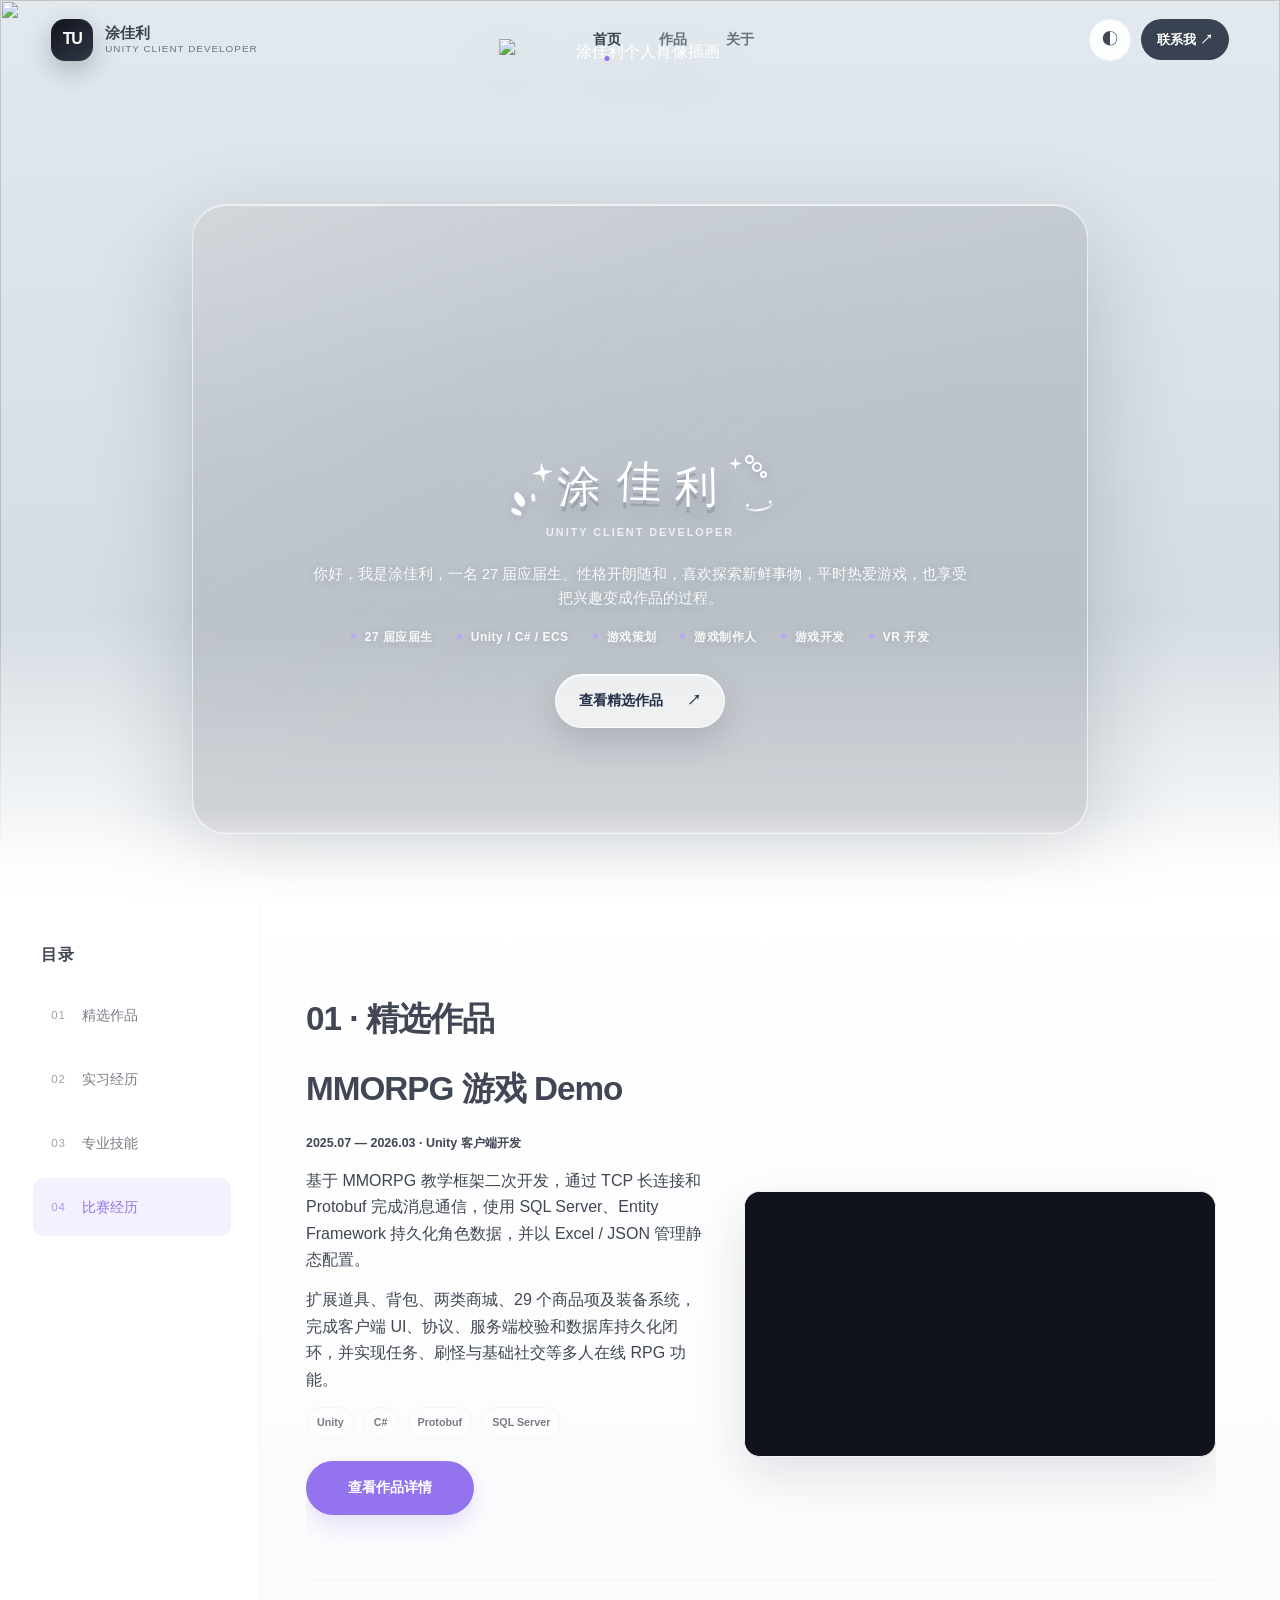
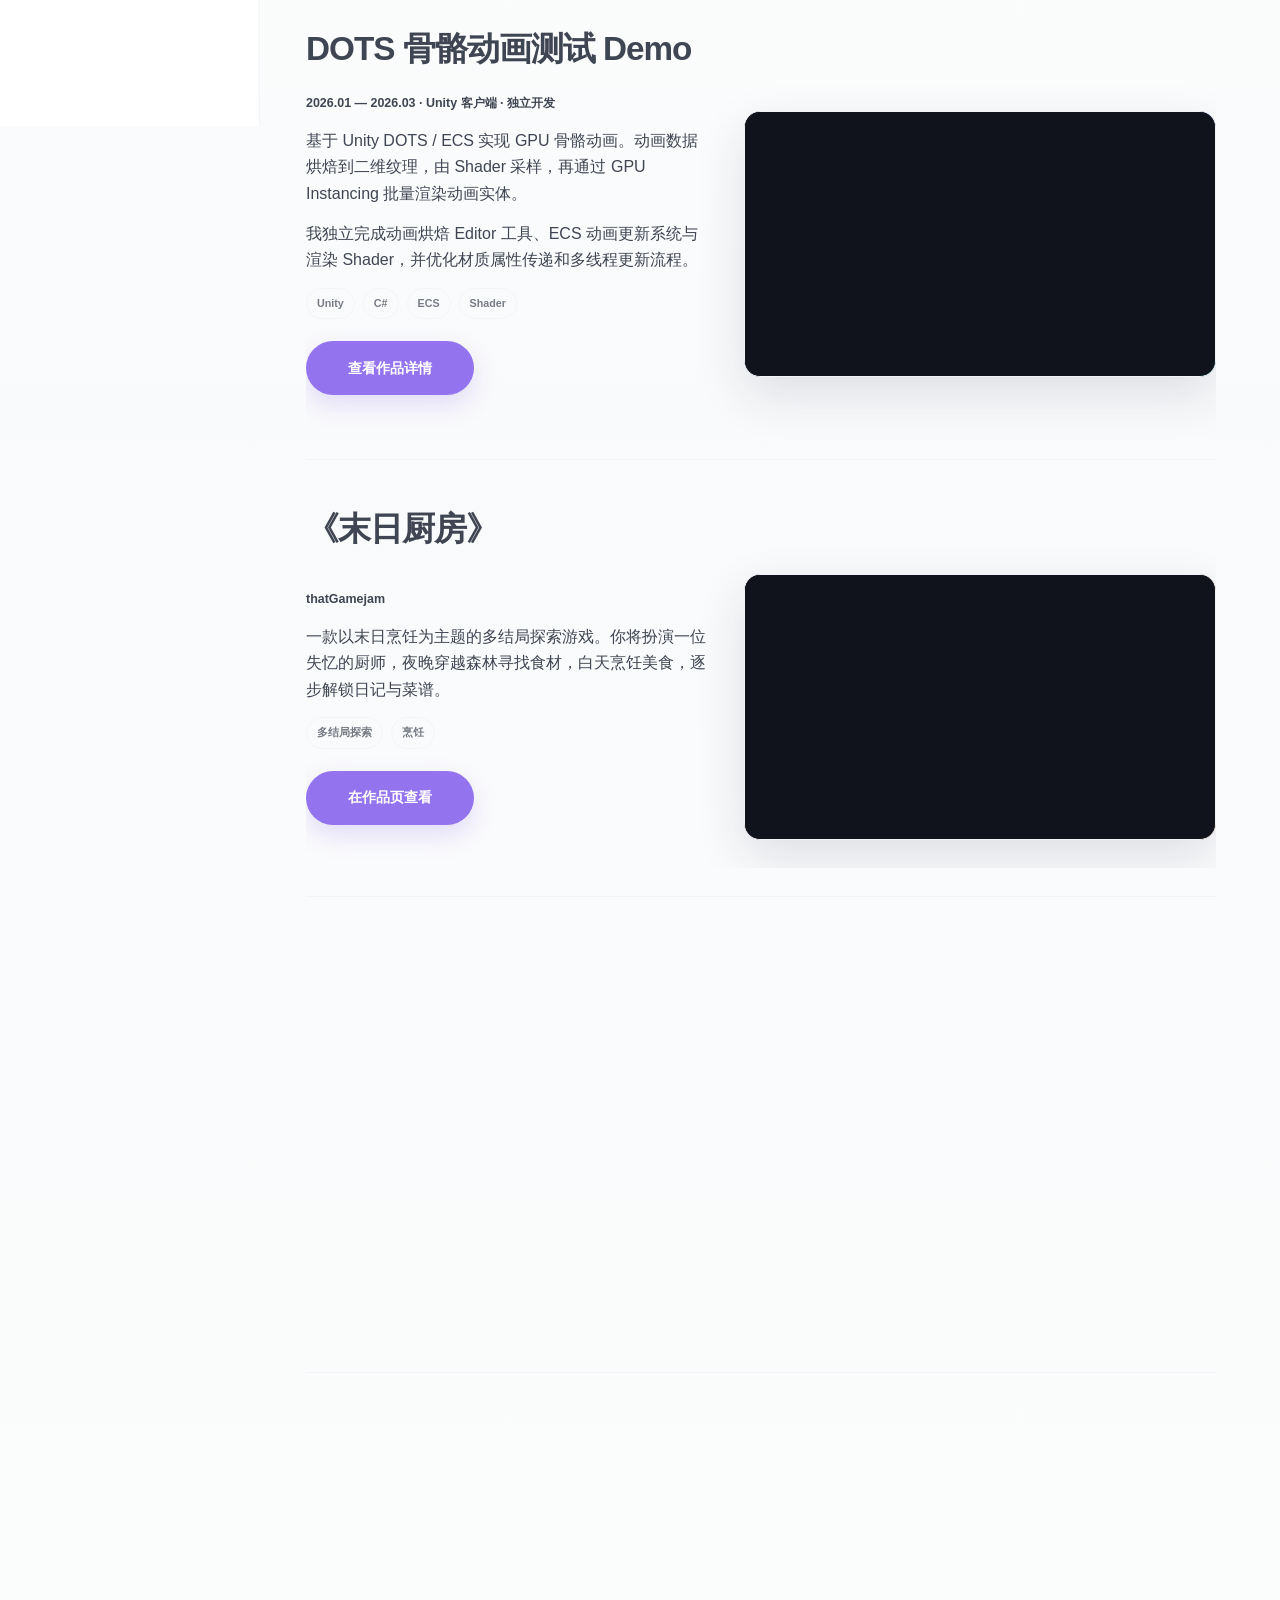
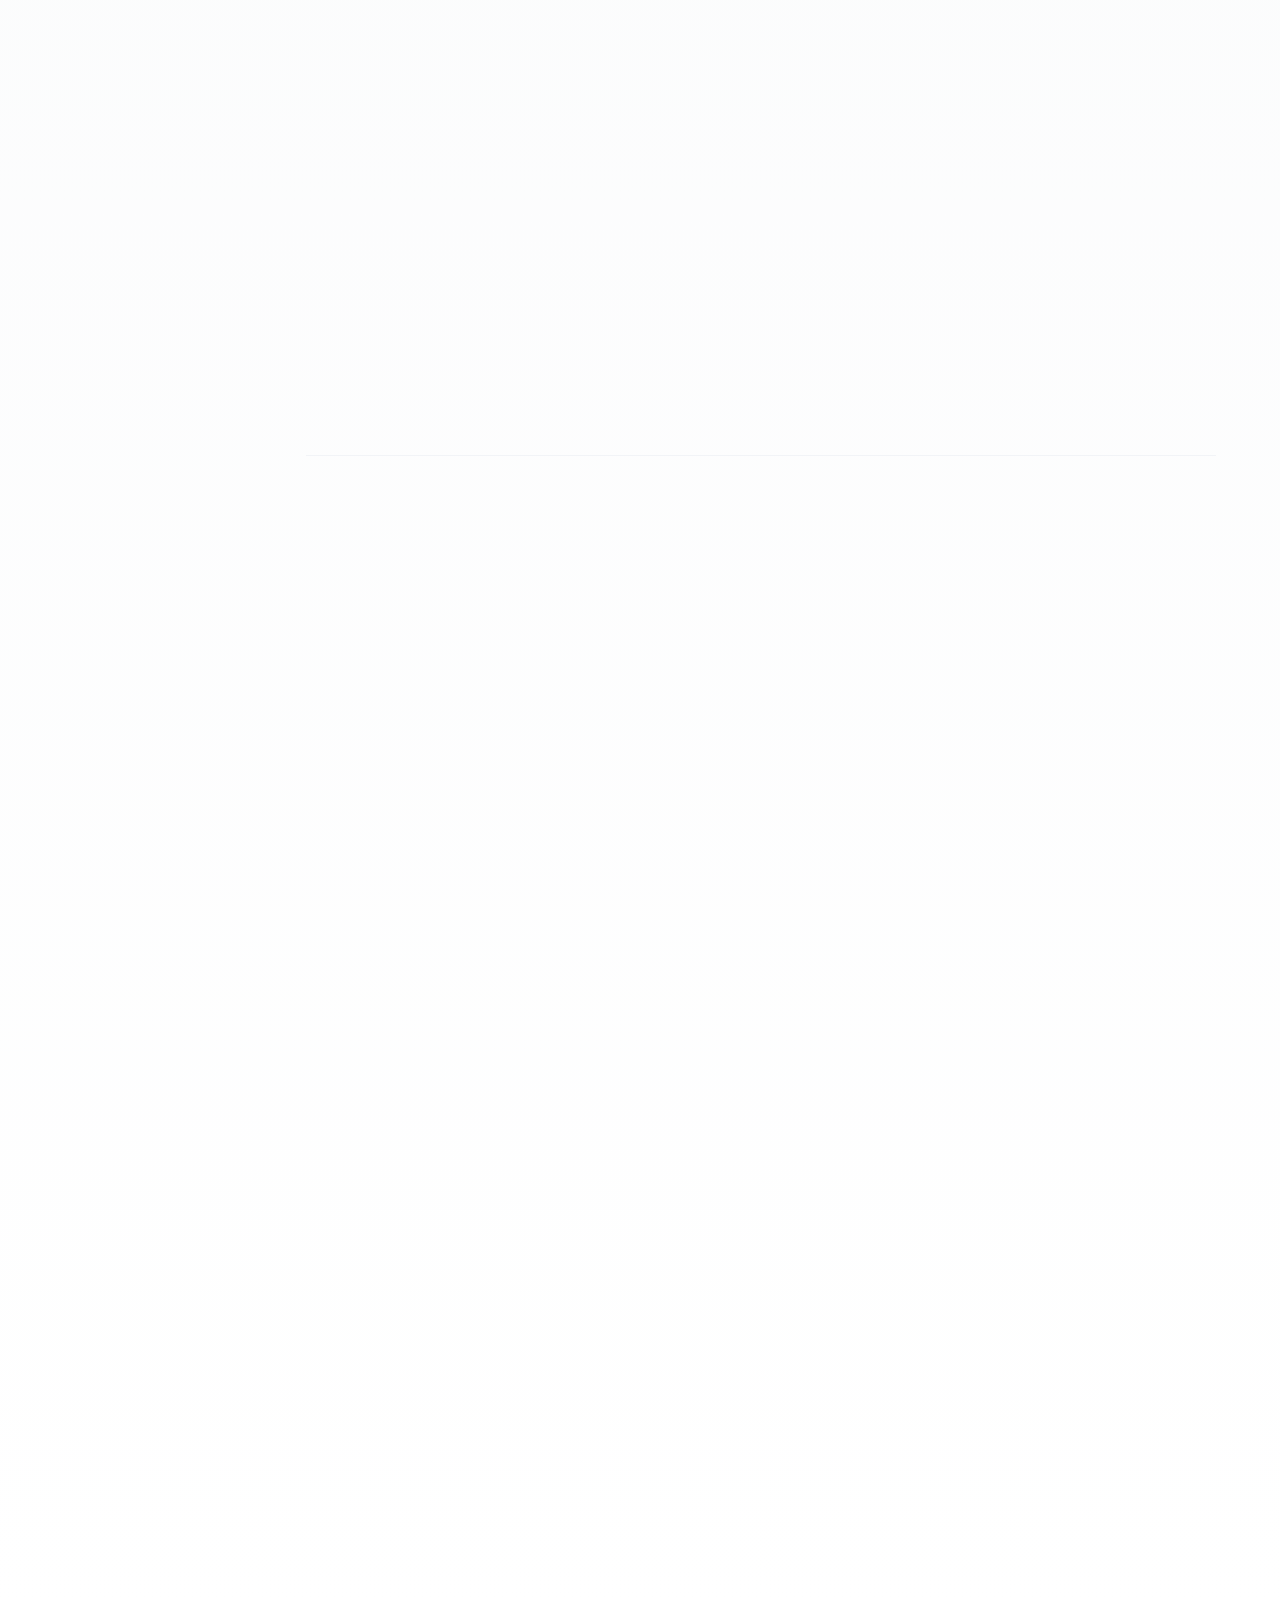
==== commit d3b97257: "update" ====
--- a/index.html
+++ b/index.html
@@ -117,7 +117,7 @@
               <div class="work-split">
                 <div class="work-copy">
                   <p class="work-meta">2026.01 — 2026.03 · Unity 客户端 · 独立开发</p>
-                  <p>基于 Unity DOTS / ECS 实现高性能 GPU 骨骼动画测试。动画数据烘焙到二维纹理，由 Shader 采样，再配合 GPU Instancing 做大规模实体批量渲染。</p>
+                  <p>基于 Unity DOTS / ECS 实现 GPU 骨骼动画。动画数据烘焙到二维纹理，由 Shader 采样，再通过 GPU Instancing 批量渲染动画实体。</p>
                   <p>我独立完成动画烘焙 Editor 工具、ECS 动画更新系统与渲染 Shader，并优化材质属性传递和多线程更新流程。</p>
                   <div class="tag-row"><span>Unity</span><span>C#</span><span>ECS</span><span>Shader</span></div>
                   <a class="button primary" href="project-dots.html">查看作品详情</a>
@@ -200,7 +200,7 @@
                   <div class="award-heading">
                     <h3>21 天 Gamejam 游戏开发大赛</h3>
                   </div>
-                  <p>参加三次，从零搭项目并落地。</p>
+                  <p>参加五次，从零搭项目并落地。</p>
                 </div>
               </li>
               <li>
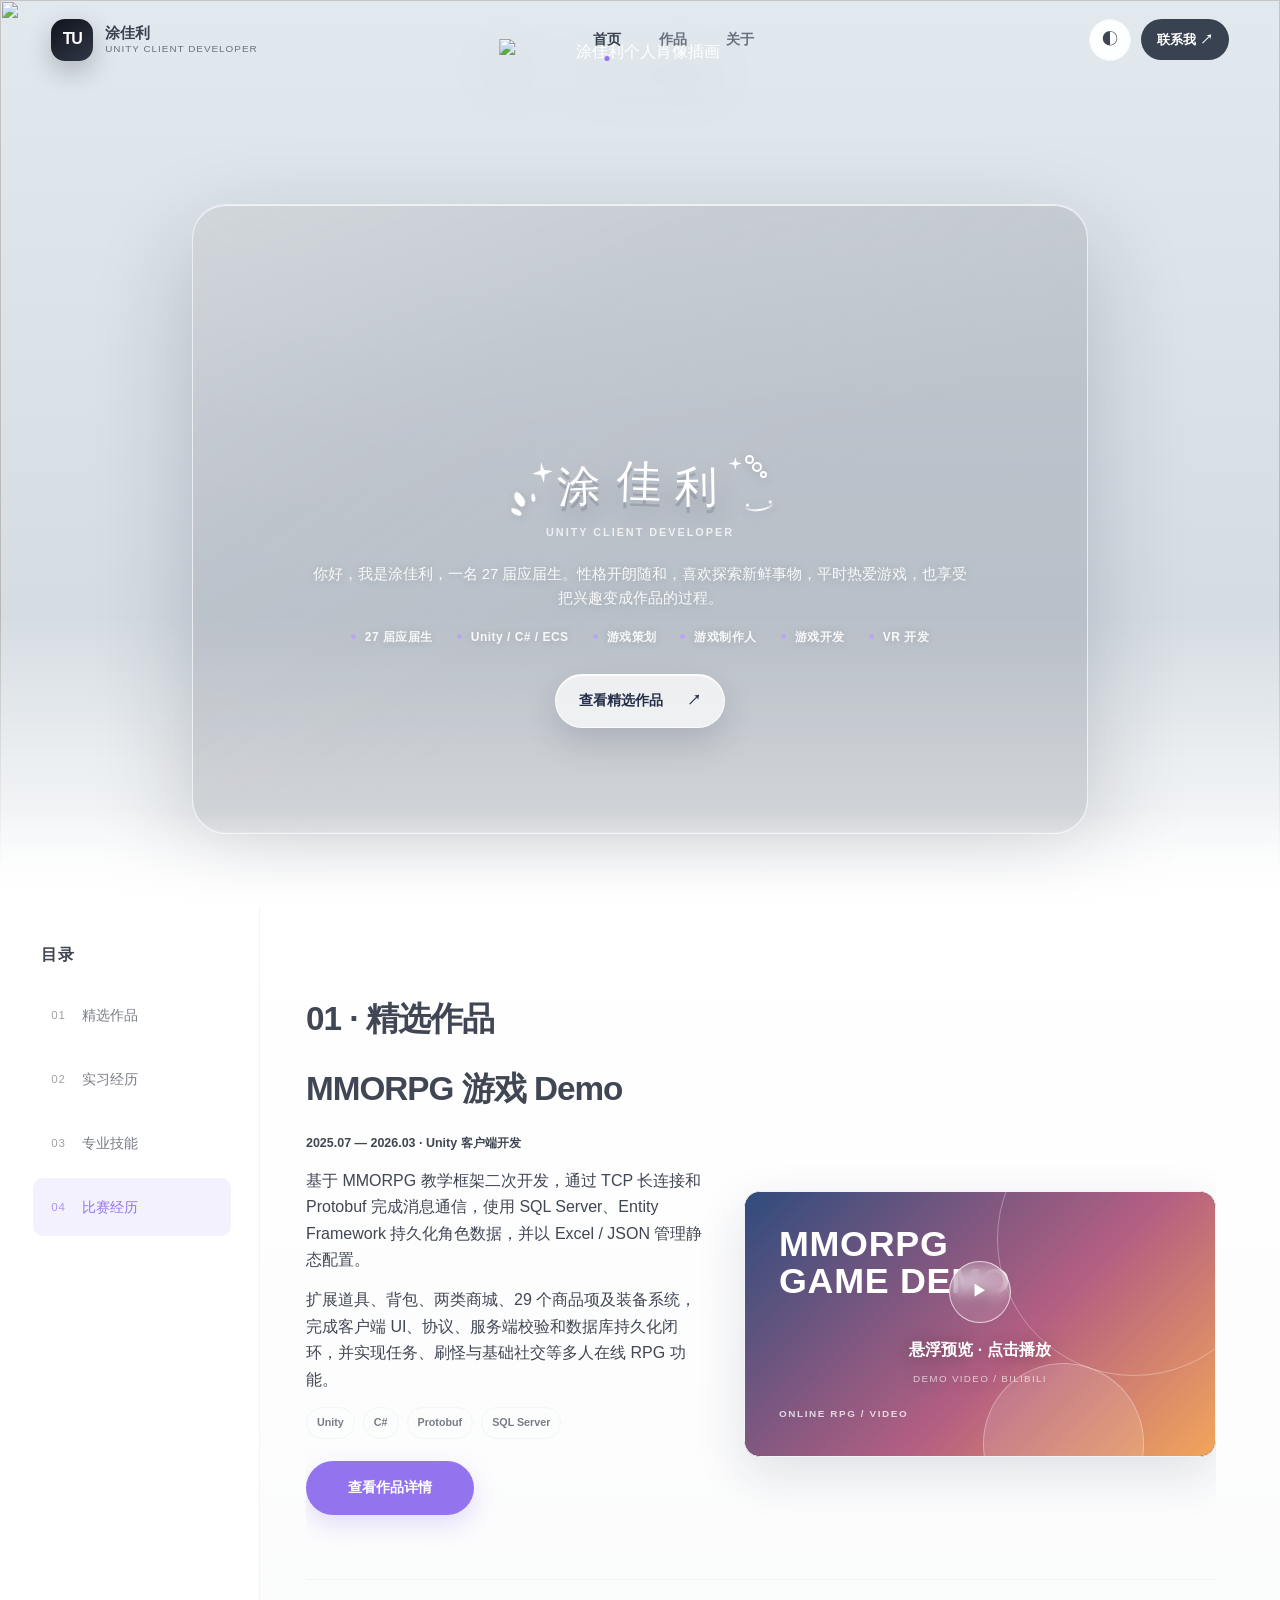
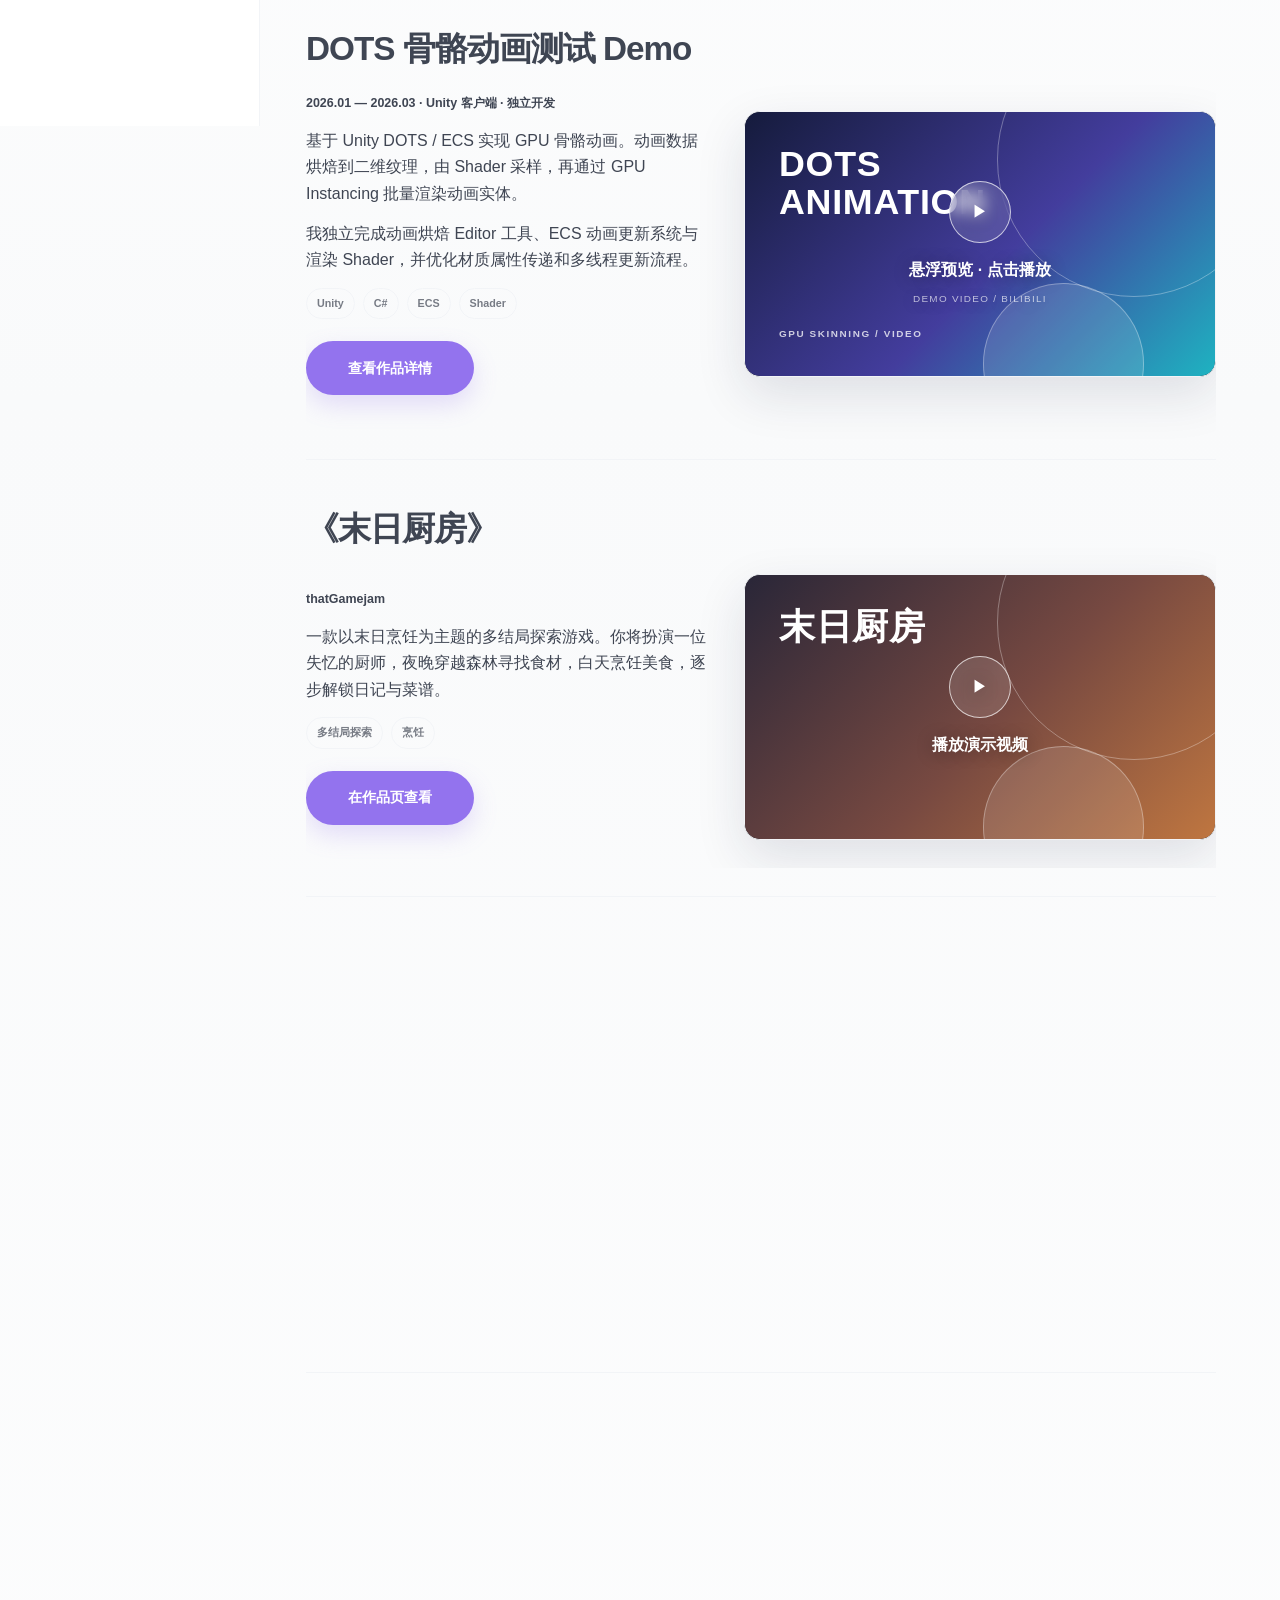
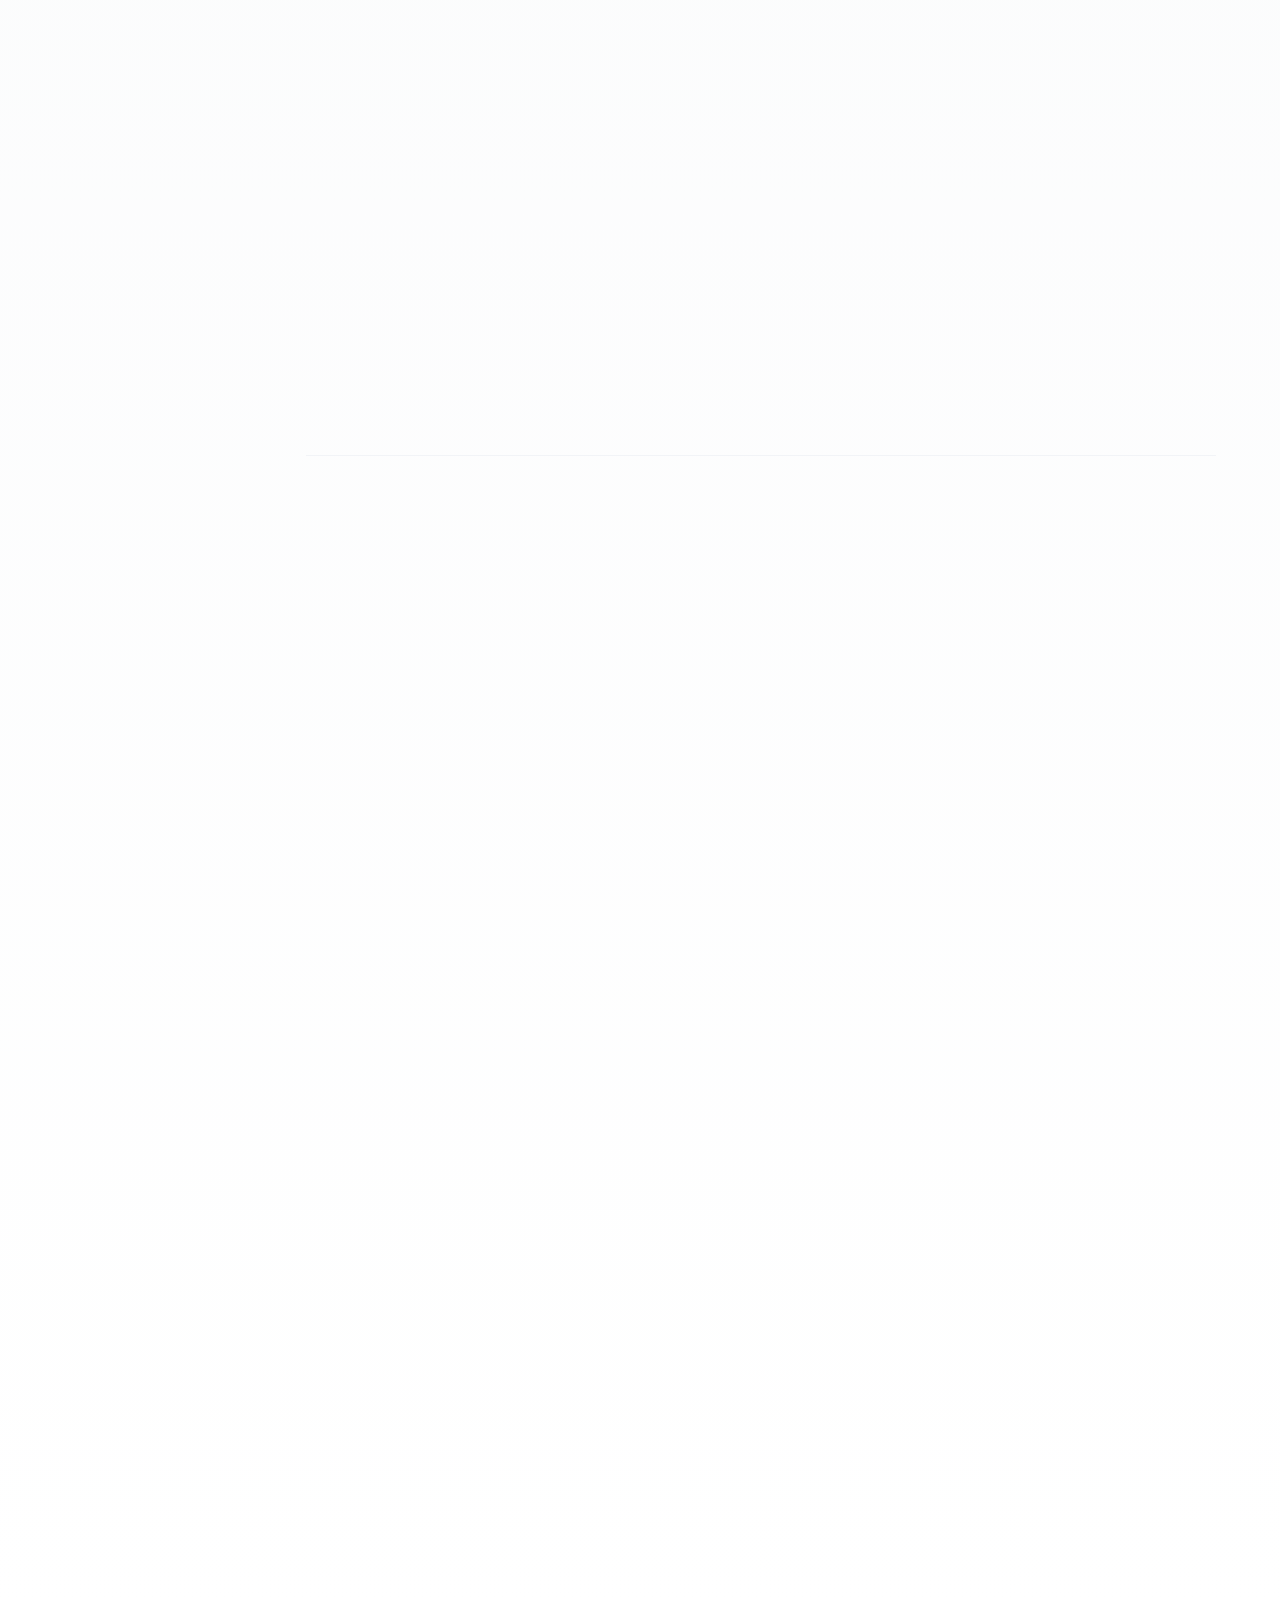
==== commit 498156b4: "update" ====
--- a/index.html
+++ b/index.html
@@ -6,8 +6,8 @@
   <meta name="description" content="涂佳利的 Unity 客户端开发作品集，展示游戏项目、工程实践与个人经历。">
   <meta name="theme-color" content="#ffffff">
   <title>涂佳利｜Unity 客户端开发</title>
-  <link rel="stylesheet" href="styles.css?v=20261127-2">
-  <script src="script.js?v=20260831-1" defer></script>
+  <link rel="stylesheet" href="styles.css?v=20261127-4">
+  <script src="script.js?v=20261127-4" defer></script>
 </head>
 <body data-page="home">
   <div class="page-loader" role="status" aria-live="polite">
@@ -208,7 +208,7 @@
                 <div class="award-content">
                   <div class="award-heading">
                     <h3>第十一届全国应用型人才综合技能大赛</h3>
-                    <button class="certificate-trigger" type="button" data-certificate="assets/images/certificates/applied-skills-national-third-2025.jpg" data-certificate-title="第十一届全国应用型人才综合技能大赛奖状" aria-haspopup="dialog" aria-expanded="false">查看奖状 <span aria-hidden="true">↗</span></button>
+                    <button class="certificate-trigger" type="button" data-certificate="assets/images/certificates/applied-skills-national-third-2025.webp" data-certificate-title="第十一届全国应用型人才综合技能大赛奖状" aria-haspopup="dialog" aria-expanded="false">查看奖状 <span aria-hidden="true">↗</span></button>
                   </div>
                   <p>国家三等奖</p>
                 </div>
@@ -218,7 +218,7 @@
                 <div class="award-content">
                   <div class="award-heading">
                     <h3>第十九届全国三维数字化创新设计大赛「龙鼎奖」</h3>
-                    <button class="certificate-trigger" type="button" data-certificate="assets/images/certificates/longding-provincial-first-2025.jpg" data-certificate-title="第十九届全国三维数字化创新设计大赛「龙鼎奖」奖状" aria-haspopup="dialog" aria-expanded="false">查看奖状 <span aria-hidden="true">↗</span></button>
+                    <button class="certificate-trigger" type="button" data-certificate="assets/images/certificates/longding-provincial-first-2025.webp" data-certificate-title="第十九届全国三维数字化创新设计大赛「龙鼎奖」奖状" aria-haspopup="dialog" aria-expanded="false">查看奖状 <span aria-hidden="true">↗</span></button>
                   </div>
                   <p>省级一等奖</p>
                 </div>
@@ -228,7 +228,7 @@
                 <div class="award-content">
                   <div class="award-heading">
                     <h3>中国国际大学生创新大赛（原互联网+）</h3>
-                    <button class="certificate-trigger" type="button" data-certificate="assets/images/certificates/innovation-provincial-bronze-2025.png" data-certificate-title="中国国际大学生创新大赛奖状" aria-haspopup="dialog" aria-expanded="false">查看奖状 <span aria-hidden="true">↗</span></button>
+                    <button class="certificate-trigger" type="button" data-certificate="assets/images/certificates/innovation-provincial-bronze-2025.webp" data-certificate-title="中国国际大学生创新大赛奖状" aria-haspopup="dialog" aria-expanded="false">查看奖状 <span aria-hidden="true">↗</span></button>
                   </div>
                   <p>省级铜奖</p>
                 </div>
@@ -238,7 +238,7 @@
                 <div class="award-content">
                   <div class="award-heading">
                     <h3>未来设计师：全国高校数字艺术设计大赛</h3>
-                    <button class="certificate-trigger" type="button" data-certificate="assets/images/certificates/future-designer-provincial-second-2025.png" data-certificate-title="未来设计师：全国高校数字艺术设计大赛奖状" aria-haspopup="dialog" aria-expanded="false">查看奖状 <span aria-hidden="true">↗</span></button>
+                    <button class="certificate-trigger" type="button" data-certificate="assets/images/certificates/future-designer-provincial-second-2025.webp" data-certificate-title="未来设计师：全国高校数字艺术设计大赛奖状" aria-haspopup="dialog" aria-expanded="false">查看奖状 <span aria-hidden="true">↗</span></button>
                   </div>
                   <p>省级二等奖</p>
                 </div>
@@ -248,7 +248,7 @@
                 <div class="award-content">
                   <div class="award-heading">
                     <h3>山东理工大学大学生创新大赛</h3>
-                    <button class="certificate-trigger" type="button" data-certificate="assets/images/certificates/sdut-innovation-gold-2025.jpg" data-certificate-title="山东理工大学大学生创新大赛奖状" aria-haspopup="dialog" aria-expanded="false">查看奖状 <span aria-hidden="true">↗</span></button>
+                    <button class="certificate-trigger" type="button" data-certificate="assets/images/certificates/sdut-innovation-gold-2025.webp" data-certificate-title="山东理工大学大学生创新大赛奖状" aria-haspopup="dialog" aria-expanded="false">查看奖状 <span aria-hidden="true">↗</span></button>
                   </div>
                   <p>金奖</p>
                 </div>
@@ -258,7 +258,7 @@
                 <div class="award-content">
                   <div class="award-heading">
                     <h3>南方测绘杯“无人机航空摄影测量”线下比赛</h3>
-                    <button class="certificate-trigger" type="button" data-certificate="assets/images/certificates/surveying-skills-provincial-second-2025.jpg" data-certificate-title="南方测绘杯“无人机航空摄影测量”线下比赛奖状" aria-haspopup="dialog" aria-expanded="false">查看奖状 <span aria-hidden="true">↗</span></button>
+                    <button class="certificate-trigger" type="button" data-certificate="assets/images/certificates/surveying-skills-provincial-second-2025.webp" data-certificate-title="南方测绘杯“无人机航空摄影测量”线下比赛奖状" aria-haspopup="dialog" aria-expanded="false">查看奖状 <span aria-hidden="true">↗</span></button>
                   </div>
                   <p>省级二等奖</p>
                 </div>
@@ -268,7 +268,7 @@
                 <div class="award-content">
                   <div class="award-heading">
                     <h3>手部点云压编及骨架线提取压编</h3>
-                    <button class="certificate-trigger" type="button" data-certificate="assets/images/certificates/hand-point-cloud-software-copyright-2024.png" data-certificate-title="手部点云压编及骨架线提取压编证书" aria-haspopup="dialog" aria-expanded="false">查看奖状 <span aria-hidden="true">↗</span></button>
+                    <button class="certificate-trigger" type="button" data-certificate="assets/images/certificates/hand-point-cloud-software-copyright-2024.webp" data-certificate-title="手部点云压编及骨架线提取压编证书" aria-haspopup="dialog" aria-expanded="false">查看奖状 <span aria-hidden="true">↗</span></button>
                   </div>
                   <p>计算机软件著作权</p>
                 </div>
@@ -278,7 +278,7 @@
                 <div class="award-content">
                   <div class="award-heading">
                     <h3>第十八届全国三维数字化创新设计大赛「龙鼎奖」</h3>
-                    <button class="certificate-trigger" type="button" data-certificate="assets/images/certificates/longding-national-third-2024.jpg" data-certificate-title="第十八届全国三维数字化创新设计大赛「龙鼎奖」奖状" aria-haspopup="dialog" aria-expanded="false">查看奖状 <span aria-hidden="true">↗</span></button>
+                    <button class="certificate-trigger" type="button" data-certificate="assets/images/certificates/longding-national-third-2024.webp" data-certificate-title="第十八届全国三维数字化创新设计大赛「龙鼎奖」奖状" aria-haspopup="dialog" aria-expanded="false">查看奖状 <span aria-hidden="true">↗</span></button>
                   </div>
                   <p>国家三等奖</p>
                 </div>
@@ -288,7 +288,7 @@
                 <div class="award-content">
                   <div class="award-heading">
                     <h3>三维手语建模研究</h3>
-                    <button class="certificate-trigger" type="button" data-certificate="assets/images/certificates/sign-language-research-paper.png" data-certificate-title="三维手语建模研究证书" aria-haspopup="dialog" aria-expanded="false">查看奖状 <span aria-hidden="true">↗</span></button>
+                    <button class="certificate-trigger" type="button" data-certificate="assets/images/certificates/sign-language-research-paper.webp" data-certificate-title="三维手语建模研究证书" aria-haspopup="dialog" aria-expanded="false">查看奖状 <span aria-hidden="true">↗</span></button>
                   </div>
                   <p>学术论文</p>
                 </div>
@@ -297,7 +297,9 @@
             <div class="certificate-backdrop" data-certificate-backdrop aria-hidden="true"></div>
             <figure class="certificate-preview" data-certificate-preview aria-hidden="true">
               <button class="certificate-close" type="button" data-certificate-close aria-label="关闭奖状预览">×</button>
-              <img src="assets/images/certificates/certificate-placeholder.svg" alt="奖状图片占位预览">
+              <div class="certificate-media" data-certificate-media>
+                <p class="certificate-status" role="status" hidden></p>
+              </div>
               <figcaption>奖状预览</figcaption>
             </figure>
           </section>
--- a/styles.css
+++ b/styles.css
@@ -739,15 +739,24 @@
   opacity: 1;
   transform: translateY(0) scale(1);
 }
-.certificate-preview img {
-  display: block;
-  width: 100%;
+.certificate-media {
+  position: relative;
+  display: grid;
+  place-items: center;
+  overflow: hidden;
   max-height: calc(100dvh - 132px);
   aspect-ratio: 1200 / 760;
-  object-fit: contain;
   border-radius: 12px;
   background: #f7f3eb;
 }
+.certificate-media img {
+  position: absolute;
+  inset: 0;
+  width: 100%;
+  height: 100%;
+  object-fit: contain;
+}
+.certificate-status { margin: 0; padding: 16px; color: #514354; font-size: .88rem; }
 .certificate-preview figcaption {
   margin: 9px 4px 1px;
   overflow: hidden;
@@ -1988,7 +1997,7 @@
   .award-heading h3 { margin-bottom: 4px; }
   .certificate-trigger { margin: 0 0 7px; }
   .certificate-preview.is-pinned { width: calc(100vw - 24px); padding: 9px; border-radius: 15px; }
-  .certificate-preview img { border-radius: 10px; }
+  .certificate-media { border-radius: 10px; }
   .certificate-close { top: 16px; right: 16px; }
   .work-copy .button { width: 100%; }
   .works-hero { min-height: 84svh; padding: 100px 16px 94px; background-position: 58% center; }
